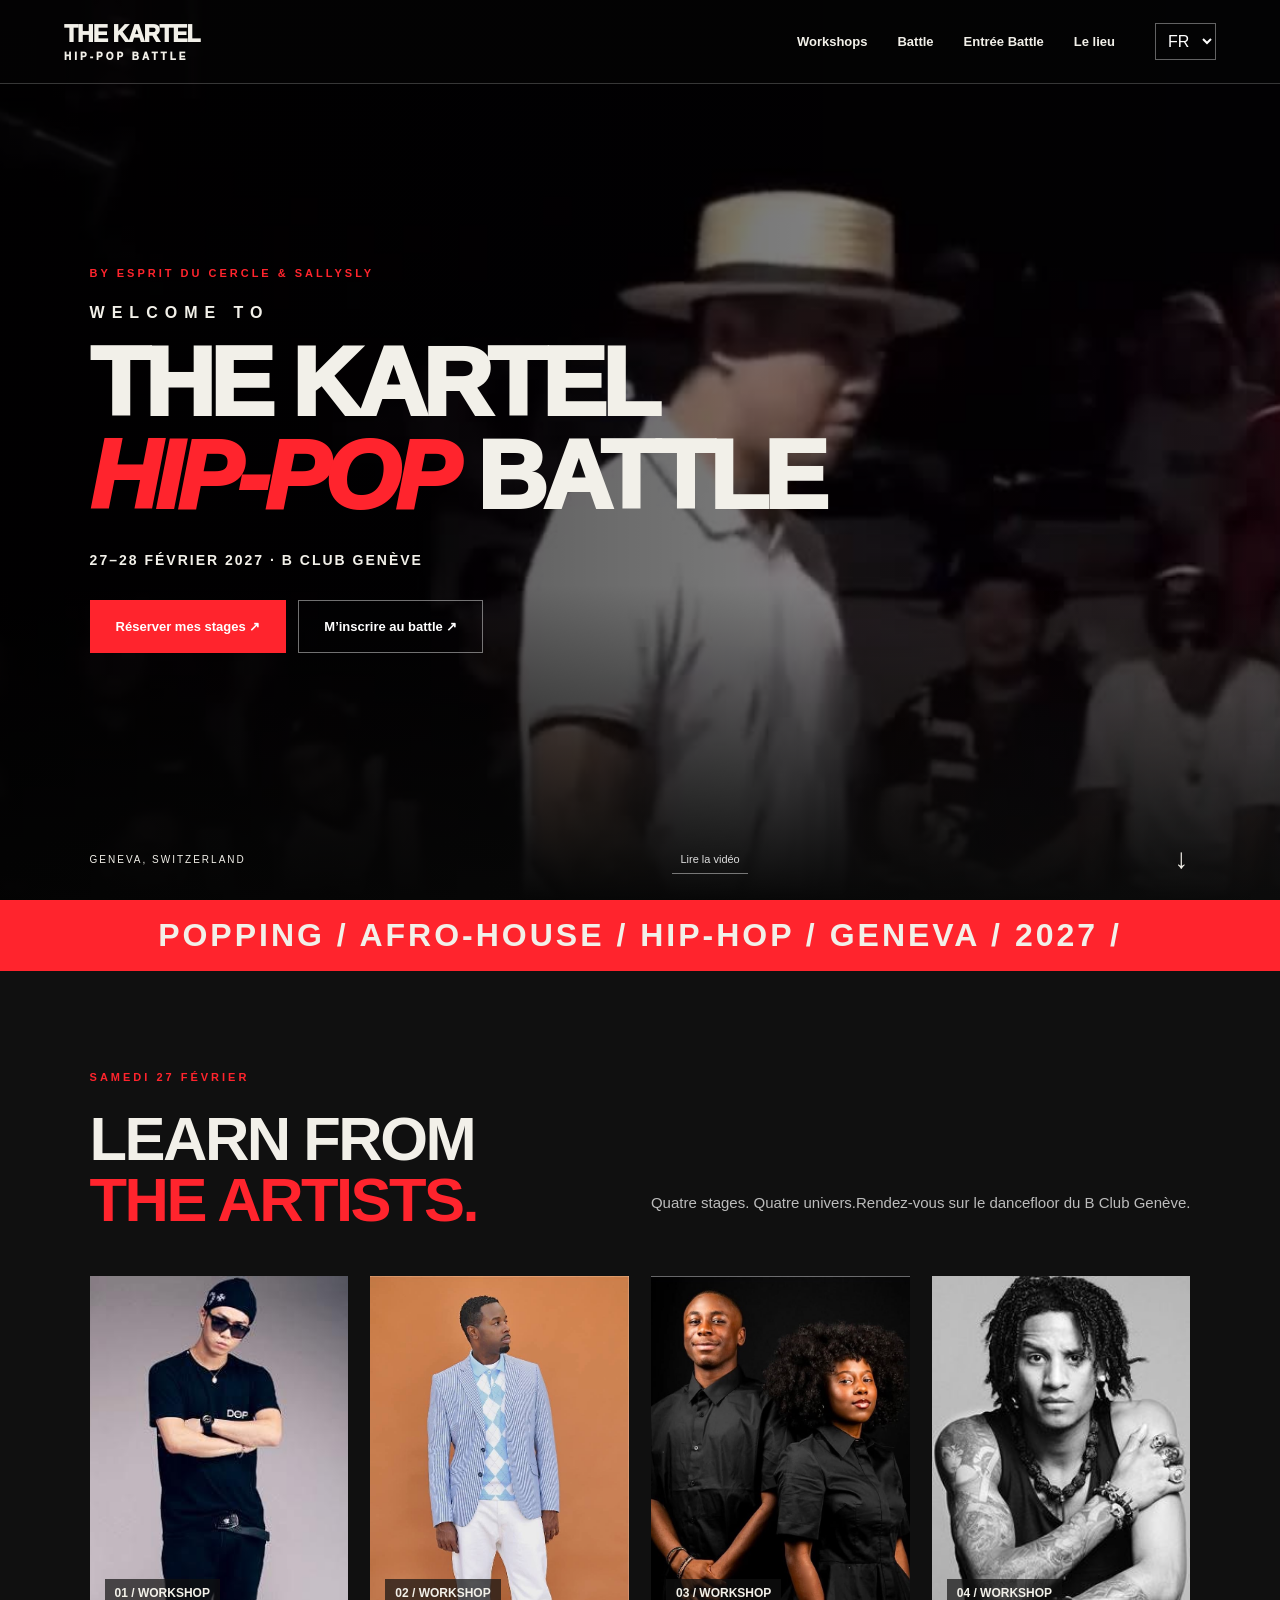
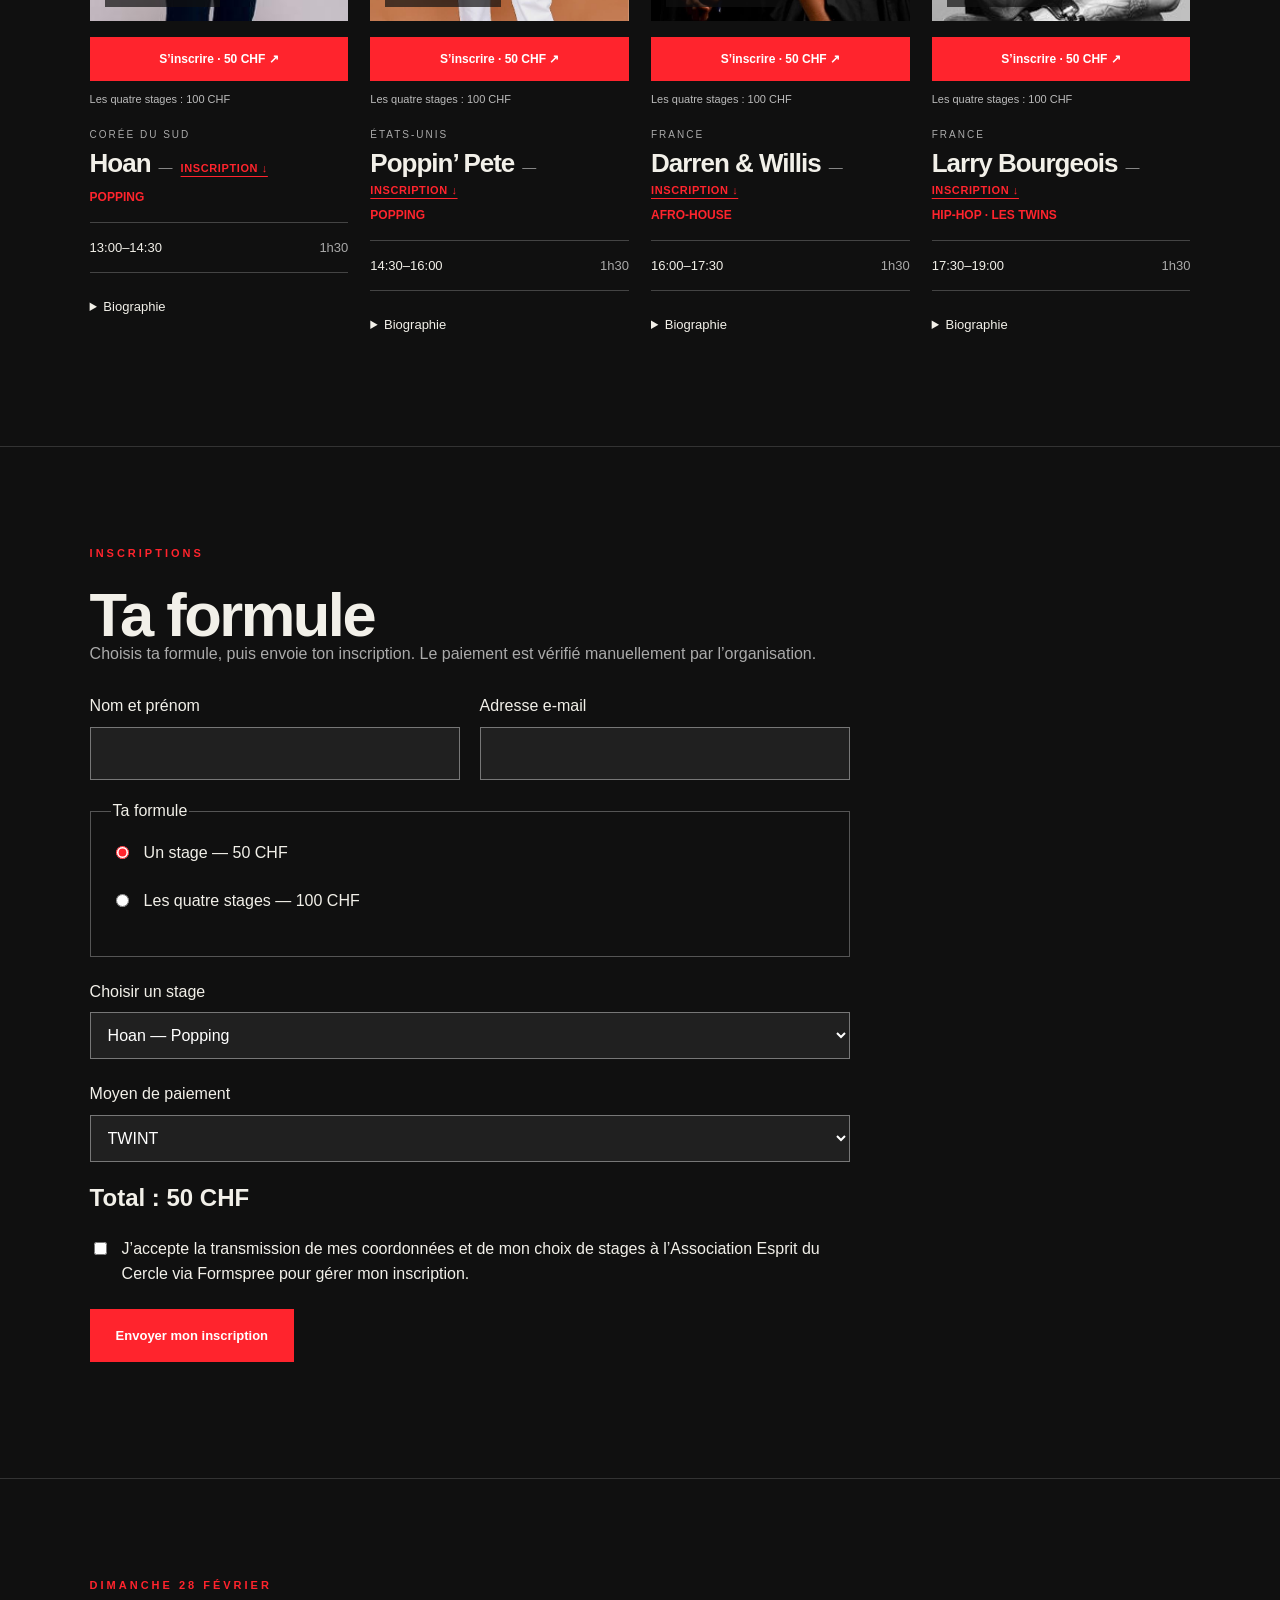
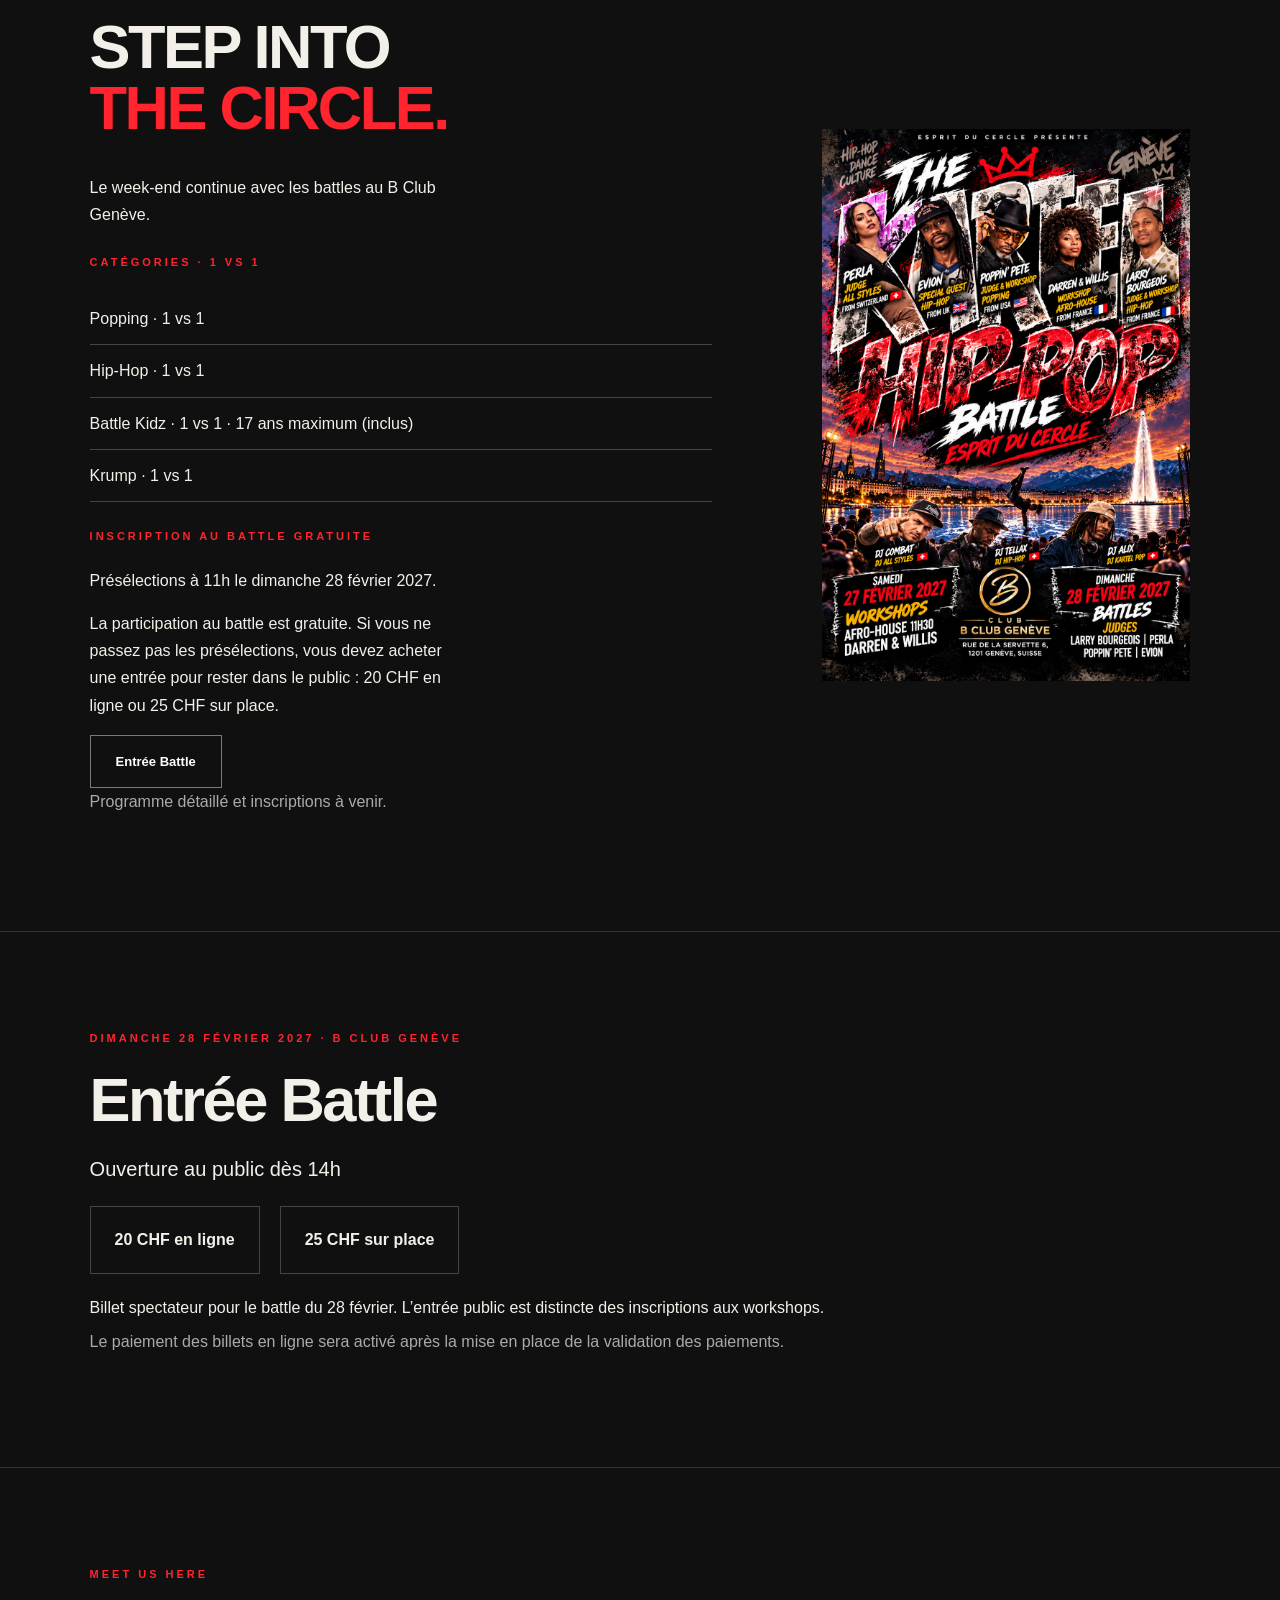
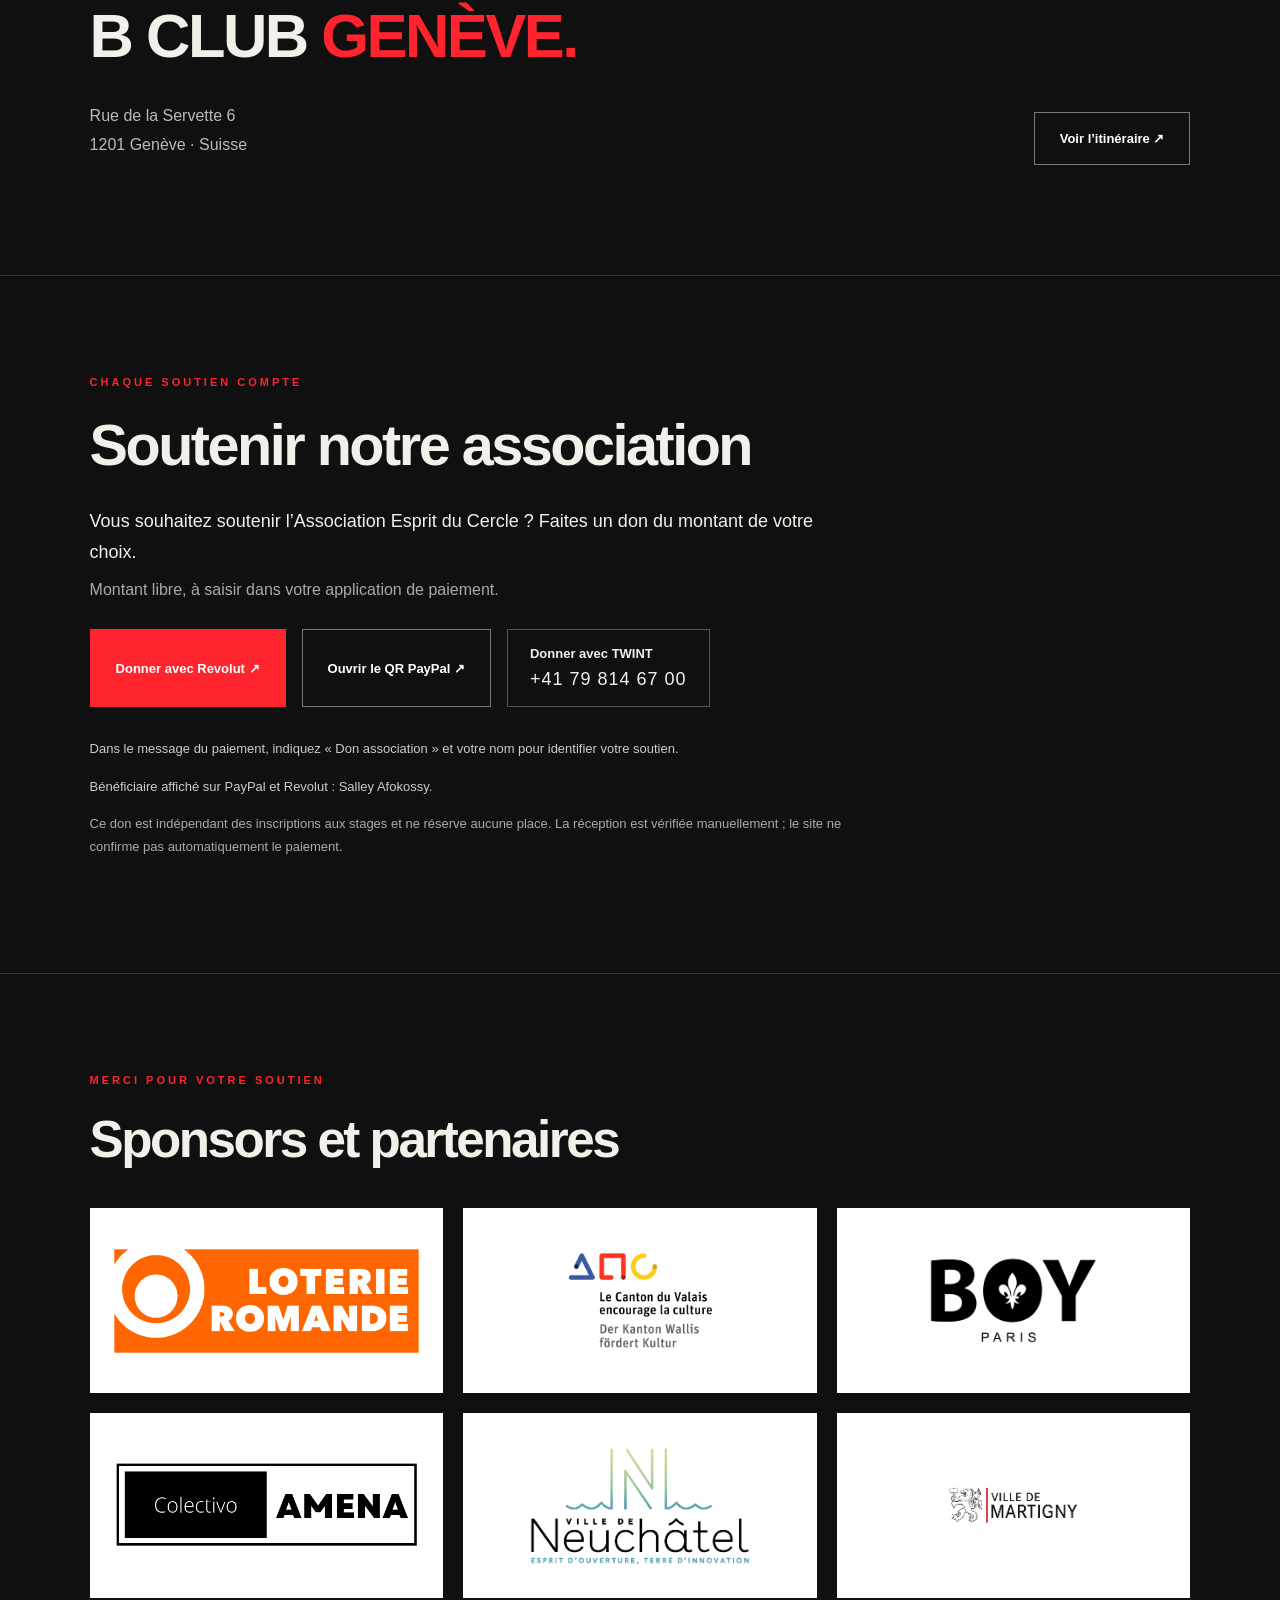
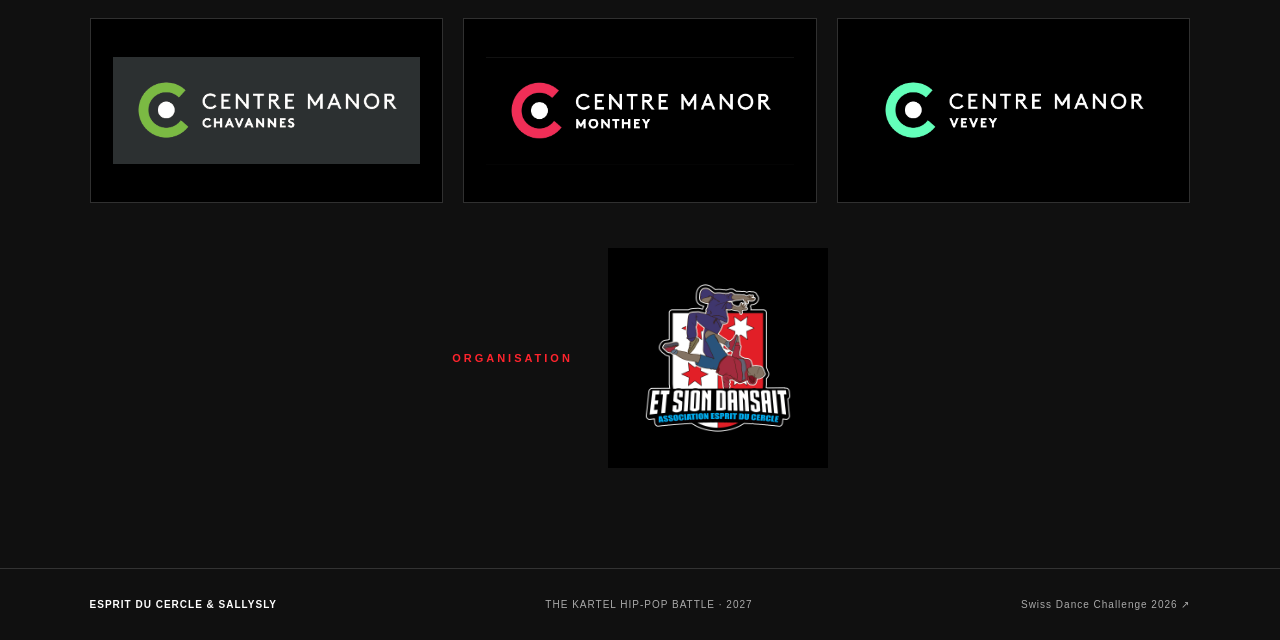
==== index.html @ 3e31f8e1 "Add battle admission tab, public opening and free preselection conditions" ====
<!doctype html>
<html lang="fr"><head><meta charset="utf-8"><meta name="viewport" content="width=device-width, initial-scale=1"><meta name="description" content="The Kartel Hip-Pop Battle — 27 et 28 février 2027 au B Club Genève. Workshops avec Hoan, Poppin’ Pete, Darren & Willis et Larry Bourgeois."><meta name="theme-color" content="#101010"><title>The Kartel Hip-Pop Battle — Genève 2027</title><link rel="stylesheet" href="kartel.css"></head>
<body><header><a class="brand" href="#accueil">THE KARTEL<span>HIP-POP BATTLE</span></a><nav aria-label="Navigation"><a href="#workshops">Workshops</a><a href="#battle">Battle</a><a href="#entree-battle" data-i="entryNav">Entrée Battle</a><a href="#lieu" data-i="venue">Le lieu</a></nav><label class="language"><span class="sr">Langue</span><select id="language" aria-label="Langue"><option value="fr">FR</option><option value="en">EN</option><option value="de">DE</option><option value="it">IT</option></select></label></header>
<main><section class="hero" id="accueil"><video id="cover" autoplay muted loop playsinline poster="assets/kartel/cover.jpg" aria-label="Vidéo de danse de couverture"><source src="assets/kartel/cover.mp4" type="video/mp4"></video><div class="shade"></div><div class="hero-copy"><p class="eyebrow">BY ESPRIT DU CERCLE & SALLYSLY</p><p class="welcome">WELCOME TO</p><h1>THE KARTEL<br><em>HIP-POP</em> BATTLE</h1><p class="date" data-i="date">27–28 FÉVRIER 2027 · B CLUB GENÈVE</p><div class="actions"><a class="button" href="#inscriptions" data-i="reserve">Réserver mes stages ↗</a><a class="button outline" href="#battle" data-i="join">M’inscrire au battle ↗</a></div></div><div class="hero-bottom"><span>GENEVA, SWITZERLAND</span><button id="video-toggle" type="button" data-i="pause">Mettre la vidéo en pause</button><a href="#workshops" aria-label="Voir les workshops">↓</a></div></section>
<div class="ticker" aria-hidden="true">POPPING / AFRO-HOUSE / HIP-HOP / GENEVA / 2027 /</div>
<section class="section" id="workshops"><div class="section-heading"><div><p class="eyebrow" data-i="saturday">SAMEDI 27 FÉVRIER</p><h2>LEARN FROM<br><em>THE ARTISTS.</em></h2></div><p class="intro" data-i="intro">Quatre stages. Quatre univers.<br>Rendez-vous sur le dancefloor du B Club Genève.</p></div><div class="workshop-grid" id="cards"></div></section>
<section class="section registration" id="inscriptions" aria-labelledby="registration-title">
<p class="eyebrow" data-r="title">INSCRIPTIONS</p><h2 id="registration-title" data-r="formula">Ta formule</h2>
<p class="muted" data-r="intro">Choisis ta formule, puis envoie ton inscription. Le paiement est vérifié manuellement par l’organisation.</p>
<form id="registration-form" action="https://formspree.io/f/xojnbbkr" method="POST">
<input type="hidden" name="_subject" value="Inscription Kartel Hip-Pop 2027"><input type="text" name="_gotcha" tabindex="-1" autocomplete="off" hidden>
<div class="registration-fields"><label><span data-r="name">Nom et prénom</span><input name="name" autocomplete="name" required maxlength="120"></label><label><span data-r="email">Adresse e-mail</span><input type="email" name="email" autocomplete="email" required maxlength="254"></label></div>
<fieldset><legend data-r="formula">Ta formule</legend><label class="registration-choice"><input type="radio" name="formula" value="single" checked><span data-r="single">Un stage — 50 CHF</span></label><label class="registration-choice"><input type="radio" name="formula" value="all"><span data-r="all">Les quatre stages — 100 CHF</span></label></fieldset>
<label id="stage-field"><span data-r="stage">Choisir un stage</span><select name="stage" id="registration-stage" required><option value="Hoan — Popping">Hoan — Popping</option><option value="Poppin’ Pete — Popping">Poppin’ Pete — Popping</option><option value="Darren & Willis — Afro-house">Darren &amp; Willis — Afro-house</option><option value="Larry Bourgeois — Hip-hop">Larry Bourgeois — Hip-hop</option></select></label>
<label><span data-r="method">Moyen de paiement</span><select name="payment_method"><option value="TWINT">TWINT</option><option value="PayPal">PayPal</option><option value="Revolut">Revolut</option></select></label>
<p class="registration-total"><span data-r="total">Total</span> : <output id="registration-total">50 CHF</output></p>
<label class="registration-choice"><input type="checkbox" name="consent" value="yes" required><span data-r="privacy">J’accepte la transmission de mes coordonnées et de mon choix de stages à l’Association Esprit du Cercle via Formspree pour gérer mon inscription.</span></label>
<button type="submit" class="button" data-r="submit">Envoyer mon inscription</button>
</form><p id="registration-status" role="status" aria-live="polite"></p>
<div id="registration-payment" class="notice" hidden style="display:none"><div><strong data-r="payment">Paiement TWINT</strong><p data-r="payinfo">Envoie le montant indiqué au +41 79 814 67 00 et indique ton nom ainsi que la référence ci-dessous dans le message du paiement.</p><p><a id="revolut-payment-link" class="button" href="https://revolut.me/salleyxae5" target="_blank" rel="noopener" hidden>Revolut ↗</a><a id="paypal-payment-qr" href="assets/kartel/paypal-qr.jpeg" target="_blank" rel="noopener" hidden><img src="assets/kartel/paypal-qr.jpeg" alt="QR PayPal — Salley Afokossy" style="width:100%;max-width:280px;height:auto"></a></p><p><span data-r="total">Total</span> : <strong id="payment-amount"></strong></p><p><span data-r="ref">Référence</span> : <strong id="payment-reference"></strong></p><p data-r="note">Conserve cette référence. Aucun e-mail de confirmation automatique ni contrôle automatique du paiement n’est garanti par ce formulaire.</p></div></div>
</section>
<section class="battle section" id="battle"><div><p class="eyebrow" data-i="sunday">DIMANCHE 28 FÉVRIER</p><h2>STEP INTO<br><em>THE CIRCLE.</em></h2><p data-i="battleText">Le week-end continue avec les battles au B Club Genève.</p><div class="battle-categories" style="margin:28px 0"><p class="eyebrow" data-i="battleCategories">CATÉGORIES · 1 VS 1</p><ul style="list-style:none;padding:0;line-height:1.7"><li style="padding:12px 0;border-bottom:1px solid #444" data-i="battlePopping">Popping · 1 vs 1</li><li style="padding:12px 0;border-bottom:1px solid #444" data-i="battleHipHop">Hip-Hop · 1 vs 1</li><li style="padding:12px 0;border-bottom:1px solid #444" data-i="battleKidz">Battle Kidz · 1 vs 1 · 17 ans maximum (inclus)</li><li style="padding:12px 0;border-bottom:1px solid #444" data-i="battleKrump">Krump · 1 vs 1</li></ul></div><div class="battle-admission"><p class="eyebrow" data-i="battleFree">INSCRIPTION AU BATTLE GRATUITE</p><p data-i="battleSelection">Présélections à 11h le dimanche 28 février 2027.</p><p data-i="battleAccess">La participation au battle est gratuite. Si vous ne passez pas les présélections, vous devez acheter une entrée pour rester dans le public : 20 CHF en ligne ou 25 CHF sur place.</p><a class="button outline" href="#entree-battle" data-i="entryNav">Entrée Battle</a></div><p class="muted" data-i="battleSoon">Programme détaillé et inscriptions à venir.</p></div><a href="assets/kartel/affiche.jpg" target="_blank" rel="noopener" aria-label="Ouvrir l’affiche de l’événement"><img src="assets/kartel/affiche.jpg" loading="lazy" alt="Affiche The Kartel Hip-Pop Battle, Genève, 27 et 28 février 2027"></a></section>
<section class="section" id="entree-battle" aria-labelledby="entry-title" style="border-top:1px solid #333"><p class="eyebrow" data-i="entryDate">DIMANCHE 28 FÉVRIER 2027 · B CLUB GENÈVE</p><h2 id="entry-title" data-i="entryTitle">Entrée Battle</h2><div style="margin-top:28px;font-size:20px"><p data-i="entryPublic">Ouverture au public dès 14h</p></div><div style="display:flex;flex-wrap:wrap;gap:20px;margin:25px 0"><div class="notice" style="margin:0"><strong data-i="entryOnline">20 CHF en ligne</strong></div><div class="notice" style="margin:0"><strong data-i="entryDoor">25 CHF sur place</strong></div></div><p data-i="entryDescription">Billet spectateur pour le battle du 28 février. L’entrée public est distincte des inscriptions aux workshops.</p><p class="muted" data-i="entryPending">Le paiement des billets en ligne sera activé après la mise en place de la validation des paiements.</p></section><section class="section venue" id="lieu"><p class="eyebrow">MEET US HERE</p><h2>B CLUB <em>GENÈVE.</em></h2><div class="venue-row"><p>Rue de la Servette 6<br>1201 Genève · Suisse</p><a class="button outline" href="https://www.google.com/maps/search/?api=1&query=B+Club+Rue+de+la+Servette+6+Gen%C3%A8ve" target="_blank" rel="noopener" data-i="map">Voir l’itinéraire ↗</a></div></section><section class="section donation-section" id="soutenir" aria-labelledby="donation-heading"><p class="eyebrow" data-i="donationEyebrow">CHAQUE SOUTIEN COMPTE</p><h2 id="donation-heading" data-i="donationTitle">Soutenir notre association</h2><p class="donation-intro" data-i="donationIntro">Vous souhaitez soutenir l’Association Esprit du Cercle ? Faites un don du montant de votre choix.</p><p class="muted" data-i="donationFree">Montant libre, à saisir dans votre application de paiement.</p><div class="donation-methods"><a class="button" href="https://revolut.me/salleyxae5" target="_blank" rel="noopener" data-i="donationRevolut">Donner avec Revolut ↗</a><a class="button outline" href="assets/kartel/paypal-qr.jpeg" target="_blank" rel="noopener" data-i="donationPayPal">Ouvrir le QR PayPal ↗</a><div class="donation-twint"><strong data-i="donationTwint">Donner avec TWINT</strong><span>+41 79 814 67 00</span></div></div><div class="donation-details"><p data-i="donationReference">Dans le message du paiement, indiquez « Don association » et votre nom pour identifier votre soutien.</p><p data-i="donationRecipient">Bénéficiaire affiché sur PayPal et Revolut : Salley Afokossy.</p><p class="muted" data-i="donationNote">Ce don est indépendant des inscriptions aux stages et ne réserve aucune place. La réception est vérifiée manuellement ; le site ne confirme pas automatiquement le paiement.</p></div></section><section class="section sponsor-section" id="sponsors" aria-labelledby="sponsor-heading"><p class="eyebrow" data-i="sponsorThanks">MERCI POUR VOTRE SOUTIEN</p><h2 id="sponsor-heading" data-i="sponsorTitle">Sponsors et partenaires</h2><div class="sponsor-grid"><div class="sponsor-logo "><img src="assets/sponsors/loterie-romande.jpg" alt="Loterie Romande" loading="lazy" decoding="async"></div><div class="sponsor-logo "><img src="assets/sponsors/culture-valais.png" alt="Le Canton du Valais encourage la culture" loading="lazy" decoding="async"></div><div class="sponsor-logo "><img src="assets/sponsors/boy-paris.jpg" alt="BOY Paris" loading="lazy" decoding="async"></div><div class="sponsor-logo "><img src="assets/sponsors/amena.png" alt="Colectivo AMENA" loading="lazy" decoding="async"></div><div class="sponsor-logo "><img src="assets/sponsors/neuchatel.png" alt="Ville de Neuchâtel" loading="lazy" decoding="async"></div><div class="sponsor-logo "><img src="assets/sponsors/martigny.png" alt="Ville de Martigny" loading="lazy" decoding="async"></div><div class="sponsor-logo dark"><img src="assets/sponsors/manor-chavannes.jpg" alt="Centre Manor Chavannes" loading="lazy" decoding="async"></div><div class="sponsor-logo dark"><img src="assets/sponsors/manor-monthey.jpg" alt="Centre Manor Monthey" loading="lazy" decoding="async"></div><div class="sponsor-logo dark"><img src="assets/sponsors/manor-vevey.jpg" alt="Centre Manor Vevey" loading="lazy" decoding="async"></div></div><div class="sponsor-organizer"><p class="eyebrow" data-i="organizerLabel">ORGANISATION</p><img src="assets/sponsors/esprit-du-cercle.png" alt="Association Esprit du Cercle — Et Sion Dansait" loading="lazy" decoding="async" width="220" height="220"></div></section></main><footer><strong>ESPRIT DU CERCLE & SALLYSLY</strong><span>THE KARTEL HIP-POP BATTLE · 2027</span><a href="swiss-dance-2026.html">Swiss Dance Challenge 2026 ↗</a></footer><script src="kartel.js"></script></body></html>
---- kartel.css ----
:root{--red:#ff242d;--bg:#101010;--paper:#f2f0e9}*{box-sizing:border-box}html{scroll-behavior:smooth;scroll-padding-top:90px}body{margin:0;background:var(--bg);color:var(--paper);font-family:Arial,Helvetica,sans-serif}a{color:inherit;text-decoration:none}button,select{font:inherit}a:focus-visible,button:focus-visible,select:focus-visible,summary:focus-visible{outline:3px solid var(--red);outline-offset:5px}header{height:84px;padding:0 5%;position:absolute;top:0;width:100%;z-index:5;display:flex;align-items:center;gap:40px;border-bottom:1px solid #ffffff35;background:#0808084d}.brand{font-size:23px;font-weight:950;letter-spacing:-1px}.brand span{display:block;font-size:10px;letter-spacing:3px;margin-top:3px}nav{display:flex;gap:30px;margin-left:auto;font-size:13px;font-weight:bold}nav a:hover{color:var(--red)}select{background:transparent;color:white;border:1px solid #ffffff60;padding:8px}select option{color:black}.sr{position:absolute;clip:rect(0,0,0,0)}.hero{height:min(920px,100svh);min-height:650px;position:relative;display:flex;align-items:center}.hero video,.shade{position:absolute;inset:0;width:100%;height:100%;object-fit:cover}.shade{background:linear-gradient(90deg,#000c,#0005),linear-gradient(0deg,#101010,transparent 35%)}.hero-copy{position:relative;padding:110px 7% 90px;width:100%}.eyebrow{font-size:11px;font-weight:800;letter-spacing:3px;color:var(--red);margin:0 0 25px}.welcome{font-size:16px;letter-spacing:7px;font-weight:700;margin-bottom:15px}h1,h2,h3,p{margin-top:0}h1{font-size:clamp(52px,7.6vw,114px);line-height:.95;letter-spacing:-5px;font-weight:950;margin-bottom:30px}em{color:var(--red);font-style:normal}h1 em{font-style:italic} .date{font-size:14px;font-weight:700;letter-spacing:2px}.actions{display:flex;gap:12px;margin-top:32px}.button{display:inline-flex;justify-content:center;align-items:center;padding:18px 25px;background:var(--red);color:white;font-size:13px;font-weight:bold;border:1px solid var(--red);transition:background .2s}.button:hover{background:#cc121a}.outline{background:transparent;border-color:#ffffff70}.outline:hover{background:#ffffff15}.hero-bottom{position:absolute;bottom:25px;left:7%;right:7%;display:flex;align-items:center;justify-content:space-between;font-size:10px;letter-spacing:2px}.hero-bottom button{border:0;border-bottom:1px solid #777;background:transparent;color:#ddd;padding:8px;cursor:pointer;font-size:11px}.hero-bottom a{font-size:28px}.ticker{background:var(--red);padding:17px 4%;font-size:clamp(15px,2.7vw,32px);letter-spacing:3px;font-weight:900;text-align:center}.section{padding:100px 7%;max-width:1600px;margin:auto}.section-heading{display:flex;justify-content:space-between;align-items:end;margin-bottom:45px}h2{font-size:clamp(38px,4.8vw,70px);line-height:1;letter-spacing:-2.5px;margin-bottom:0}.intro{color:#bcbcbc;font-size:15px;line-height:1.7}.workshop-grid{display:grid;grid-template-columns:repeat(4,1fr);gap:22px}.portrait{position:relative;aspect-ratio:3/4;background:#242424;overflow:hidden}.portrait img{width:100%;height:100%;object-fit:cover;object-position:top}.number{position:absolute;bottom:14px;left:15px;font-size:12px;font-weight:bold;background:#101010b0;padding:7px 10px}.country{color:#aaa;font-size:10px;letter-spacing:2px;margin:22px 0 10px}.artist h3{font-size:26px;line-height:1.05;margin-bottom:12px;letter-spacing:-1px}.style{color:var(--red);font-size:12px;font-weight:bold;text-transform:uppercase}.time{font-size:13px;padding:17px 0;border-top:1px solid #444;border-bottom:1px solid #444;margin-top:18px}.time span{float:right;color:#aaa}details{font-size:13px;line-height:1.7;color:#bbb}summary{cursor:pointer;color:var(--paper);padding:10px 0}details p{margin:10px 0}.notice{display:flex;gap:25px;align-items:center;margin-top:40px;padding:24px;border:1px solid #444}.notice p{margin:0;color:#bbb;font-size:14px}.tag{font-size:10px;letter-spacing:2px;color:var(--red);font-weight:bold}.battle{display:grid;grid-template-columns:1.1fr .65fr;gap:10%;align-items:center;border-top:1px solid #333}.battle img{width:100%;display:block}.battle h2{margin-bottom:35px}.battle p:not(.eyebrow){line-height:1.7;max-width:380px}.muted{color:#aaa}.venue{border-top:1px solid #333}.venue-row{display:flex;align-items:center;justify-content:space-between;margin-top:35px}.venue-row p{line-height:1.8;color:#bbb}footer{padding:30px 7%;border-top:1px solid #333;display:flex;justify-content:space-between;gap:20px;font-size:10px;letter-spacing:1px;color:#aaa}footer strong{color:white}@media(min-width:1600px){.hero-copy{padding-left:calc((100vw - 1376px)/2)}}@media(max-width:950px){.workshop-grid{grid-template-columns:repeat(2,1fr);gap:35px 22px}h1{letter-spacing:-3px}.section-heading{align-items:start;gap:30px}.intro{max-width:230px}.section{padding:70px 6%}}@media(max-width:580px){header{height:74px;gap:15px}.brand{font-size:19px}.brand span{font-size:8px}nav{gap:14px}nav a{font-size:11px}nav a:last-child{display:none}select{padding:5px}.hero{min-height:650px;height:95svh}.hero-copy{padding-left:6%;padding-right:6%}h1{font-size:54px;letter-spacing:-2.5px}.welcome{font-size:12px;letter-spacing:5px}.eyebrow{font-size:9px;letter-spacing:2px}.date{font-size:11px;letter-spacing:1px}.actions{flex-direction:column;align-items:start}.button{padding:16px 19px;font-size:12px}.hero-bottom{left:6%;right:6%;letter-spacing:1px}.hero-bottom span{font-size:8px}.section-heading{display:block}.intro{margin:25px 0 0;max-width:none}.workshop-grid{gap:30px 15px}.artist h3{font-size:22px}.country{letter-spacing:1px;font-size:9px}.time{font-size:11px}.time span{float:none;display:block;margin-top:5px}.notice{display:block;padding:20px}.notice p{margin-top:12px;line-height:1.6}.battle{grid-template-columns:1fr;gap:35px}.battle img{max-width:360px}.venue-row{display:block}.venue-row .button{margin-top:10px}footer{flex-direction:column;line-height:1.8}h2{font-size:43px}}@media(prefers-reduced-motion:reduce){html{scroll-behavior:auto}*{transition:none!important}}

.registration{border-top:1px solid #333}.registration form{max-width:760px;margin-top:30px}.registration-fields{display:grid;grid-template-columns:1fr 1fr;gap:20px}.registration label{display:block;margin-bottom:22px;line-height:1.6}.registration input:not([type=radio]):not([type=checkbox]):not([hidden]),.registration select{display:block;width:100%;margin-top:8px;padding:13px;background:#202020;color:white;border:1px solid #777;border-radius:0;font:inherit}.registration select option{background:#202020;color:white}.registration fieldset{border:1px solid #555;padding:20px;margin:0 0 22px}.registration .registration-choice{display:flex;align-items:flex-start;gap:12px}.registration-choice input{margin-top:6px;flex-shrink:0;accent-color:var(--red)}.registration-total{font-size:24px;font-weight:bold}.registration button{cursor:pointer}.registration button:disabled{opacity:.6;cursor:default}.registration #registration-status{line-height:1.7;max-width:760px}.registration .notice p{margin:14px 0;line-height:1.7}.registration input:focus-visible{outline:3px solid var(--red);outline-offset:3px}@media(max-width:580px){.registration-fields{grid-template-columns:1fr;gap:0}}

.sponsor-section{border-top:1px solid #333}.sponsor-section h2{font-size:clamp(30px,4vw,52px);line-height:1.12}.sponsor-grid{display:grid;grid-template-columns:repeat(3,minmax(0,1fr));gap:20px;margin-top:40px}.sponsor-logo{min-width:0;height:185px;background:#fff;display:flex;align-items:center;justify-content:center;padding:22px}.sponsor-logo.dark{background:#000;border:1px solid #303030}.sponsor-logo img{display:block;max-width:100%;max-height:100%;width:100%;height:100%;object-fit:contain}.sponsor-organizer{margin-top:45px;display:flex;align-items:center;justify-content:center;gap:35px}.sponsor-organizer .eyebrow{margin:0}.sponsor-organizer img{display:block;object-fit:contain;background:#000;width:220px;height:220px}@media(max-width:700px){.sponsor-grid{grid-template-columns:repeat(2,minmax(0,1fr));gap:12px}.sponsor-logo{height:145px;padding:14px}.sponsor-organizer{flex-direction:column;gap:20px}.sponsor-organizer img{width:190px;height:190px}}@media(max-width:360px){.sponsor-grid{grid-template-columns:1fr}}

.workshop-register{width:100%;margin-top:16px;padding:14px 10px;text-align:center;font-size:12px}.workshop-pass{font-size:11px;color:#bbb;margin:10px 0 0;line-height:1.5}.registration [hidden]{display:none!important}

.artist-name-row{display:flex;align-items:baseline;flex-wrap:wrap;column-gap:8px;row-gap:6px;margin-bottom:12px}.artist-name-row h3{margin-bottom:0}.artist-name-row>span{color:#888;font-size:14px}.artist-name-registration{font-size:11px;font-weight:800;letter-spacing:.6px;color:var(--red);text-decoration:underline;text-underline-offset:4px;white-space:nowrap}.artist-name-registration:hover{color:#fff}

.donation-section{border-top:1px solid #333}.donation-section h2{font-size:clamp(32px,4.5vw,60px);line-height:1.12}.donation-intro{font-size:18px;line-height:1.7;max-width:730px;margin:28px 0 14px}.donation-methods{display:flex;gap:16px;flex-wrap:wrap;align-items:stretch;margin:30px 0}.donation-twint{border:1px solid #555;padding:16px 22px;display:flex;flex-direction:column;justify-content:center;gap:8px;font-size:13px}.donation-twint span{font-size:18px;letter-spacing:1px}.donation-details{max-width:800px;font-size:13px;line-height:1.8;color:#ccc}.donation-details p{margin-bottom:14px}@media(max-width:580px){.donation-methods{flex-direction:column}.donation-twint{align-items:center;text-align:center}.donation-intro{font-size:16px}}
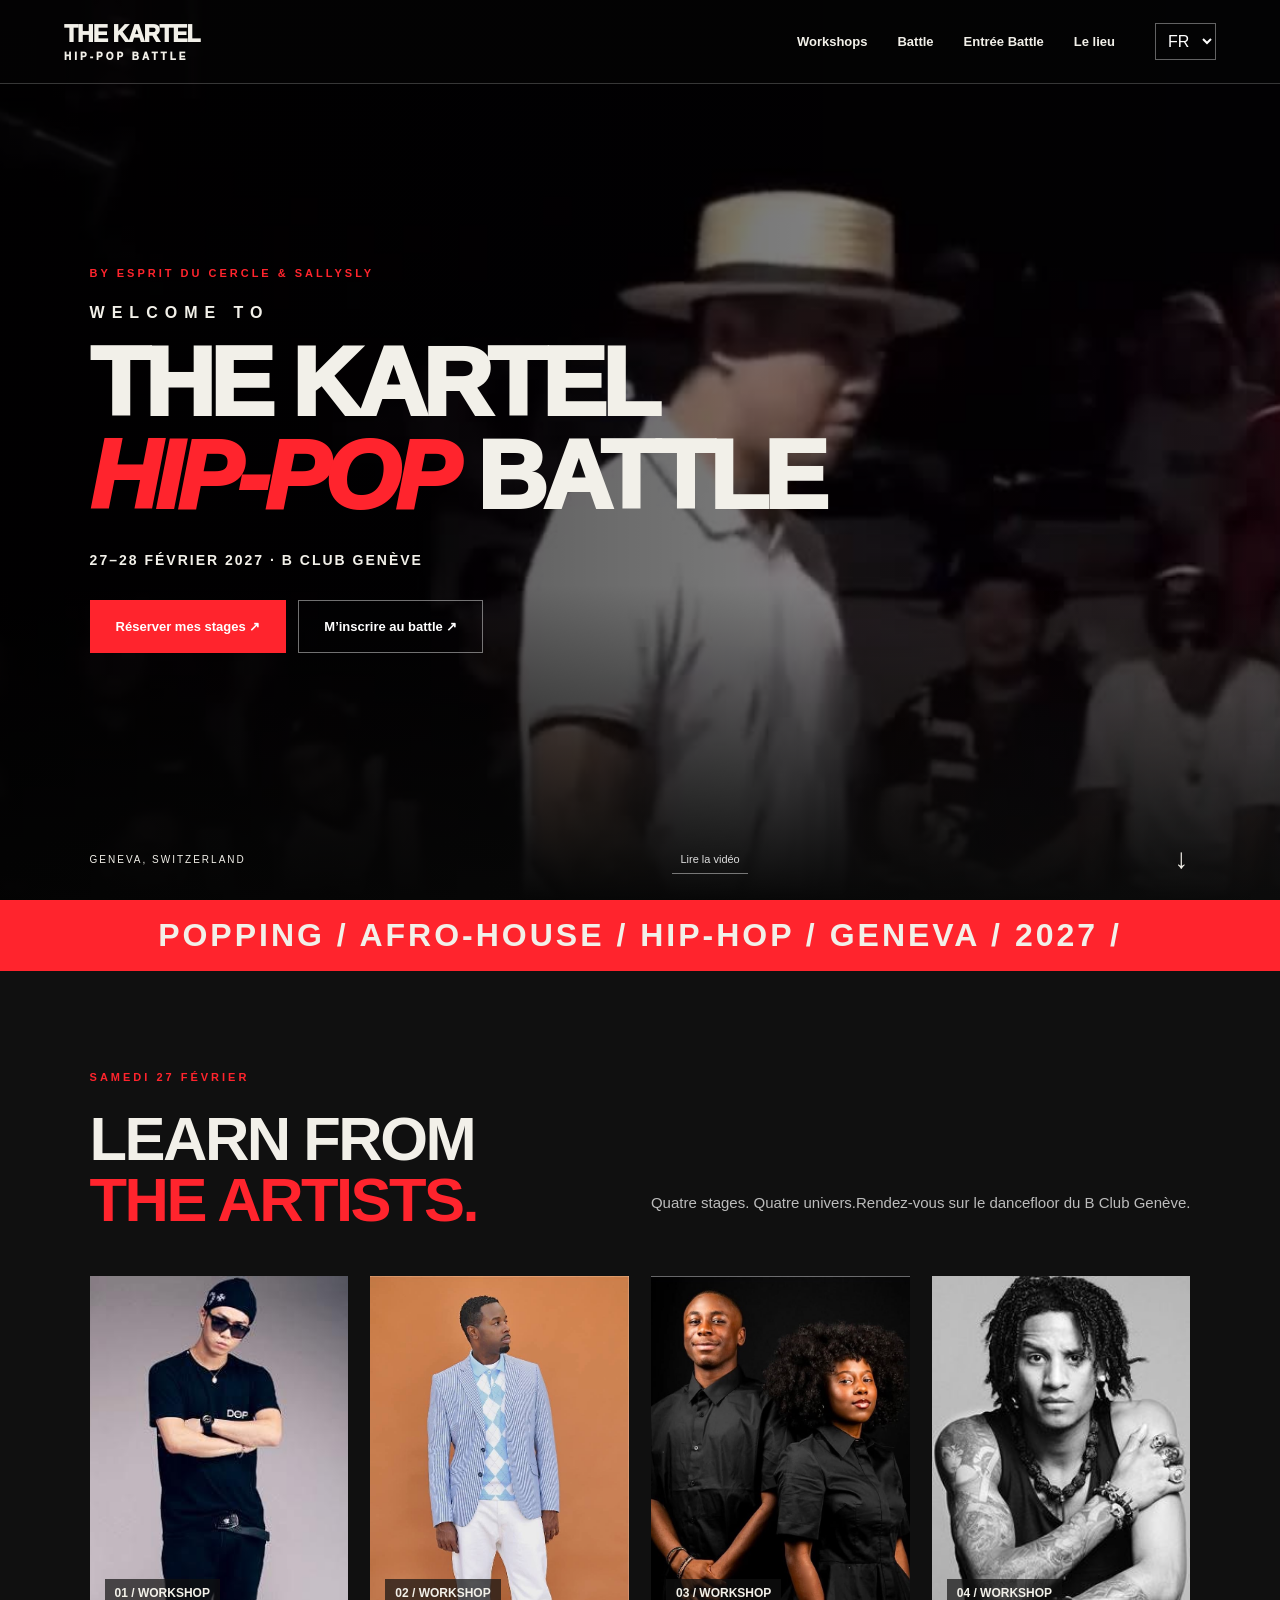
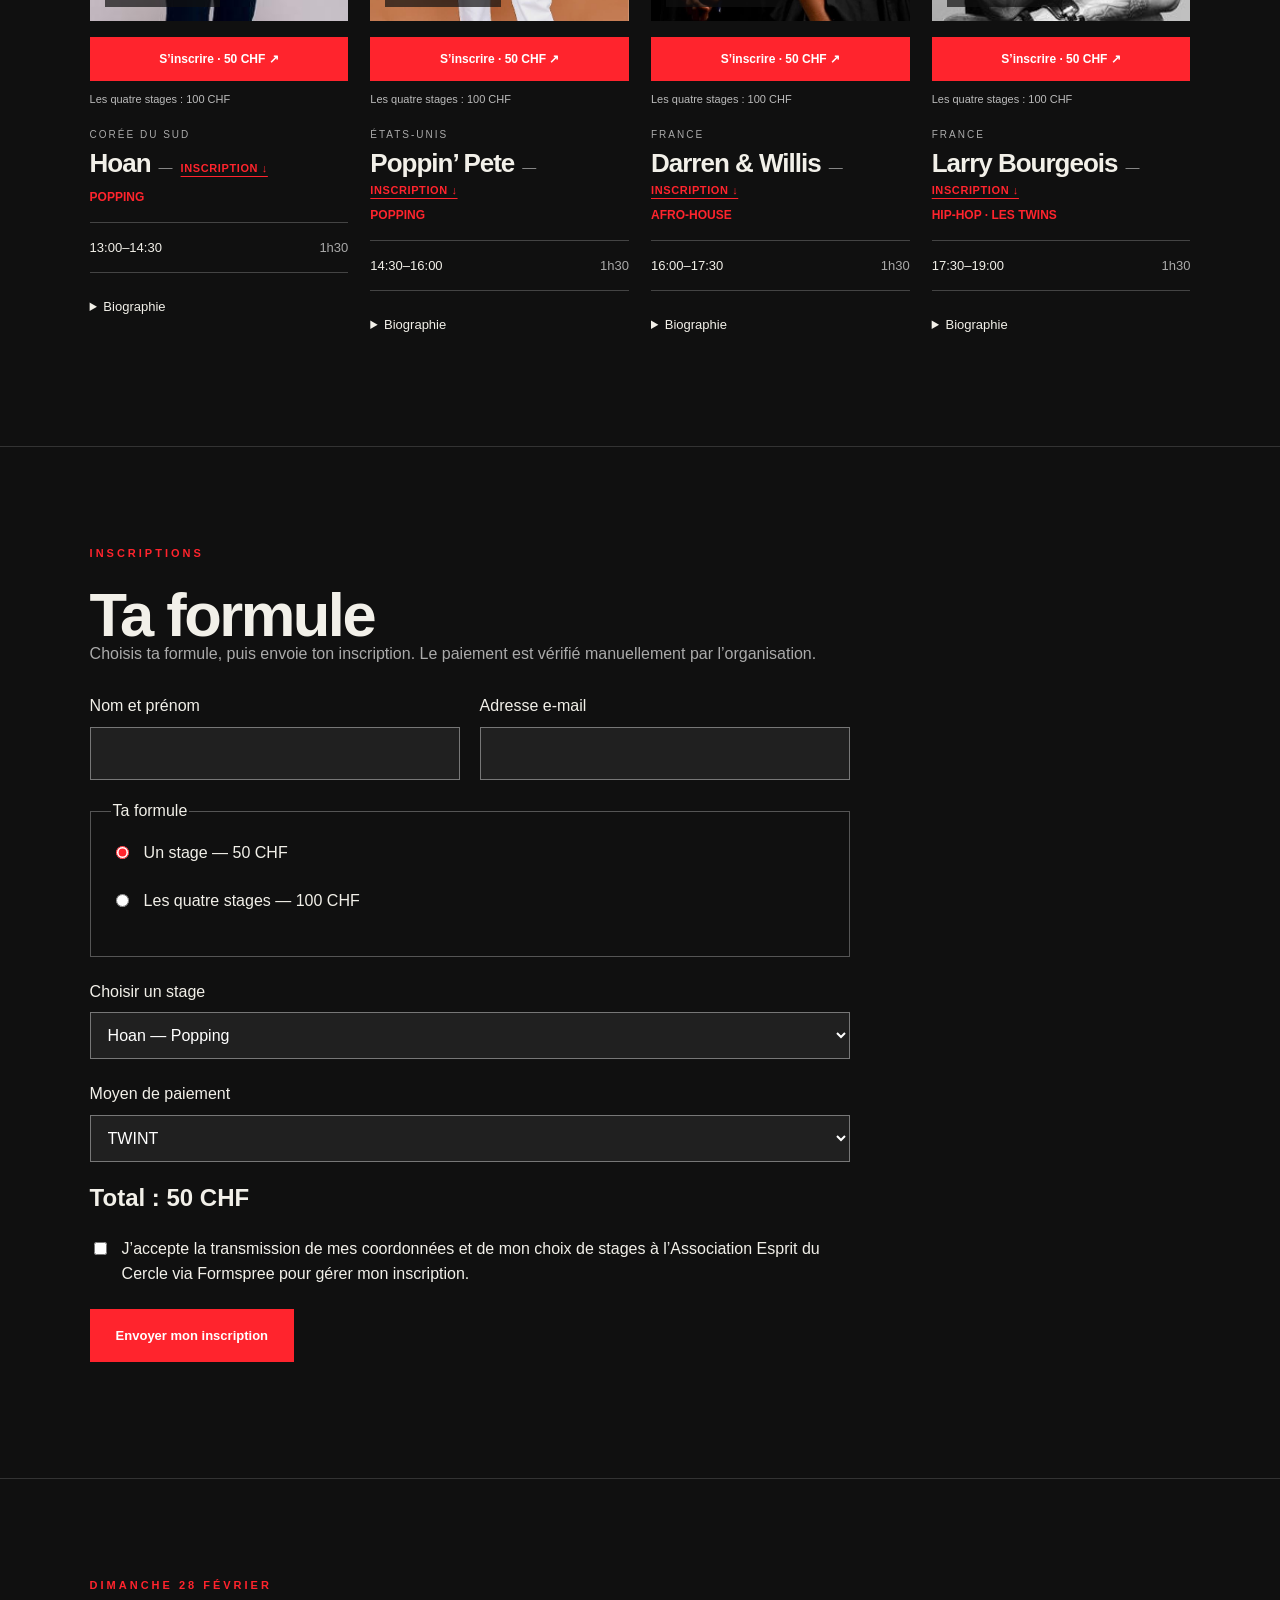
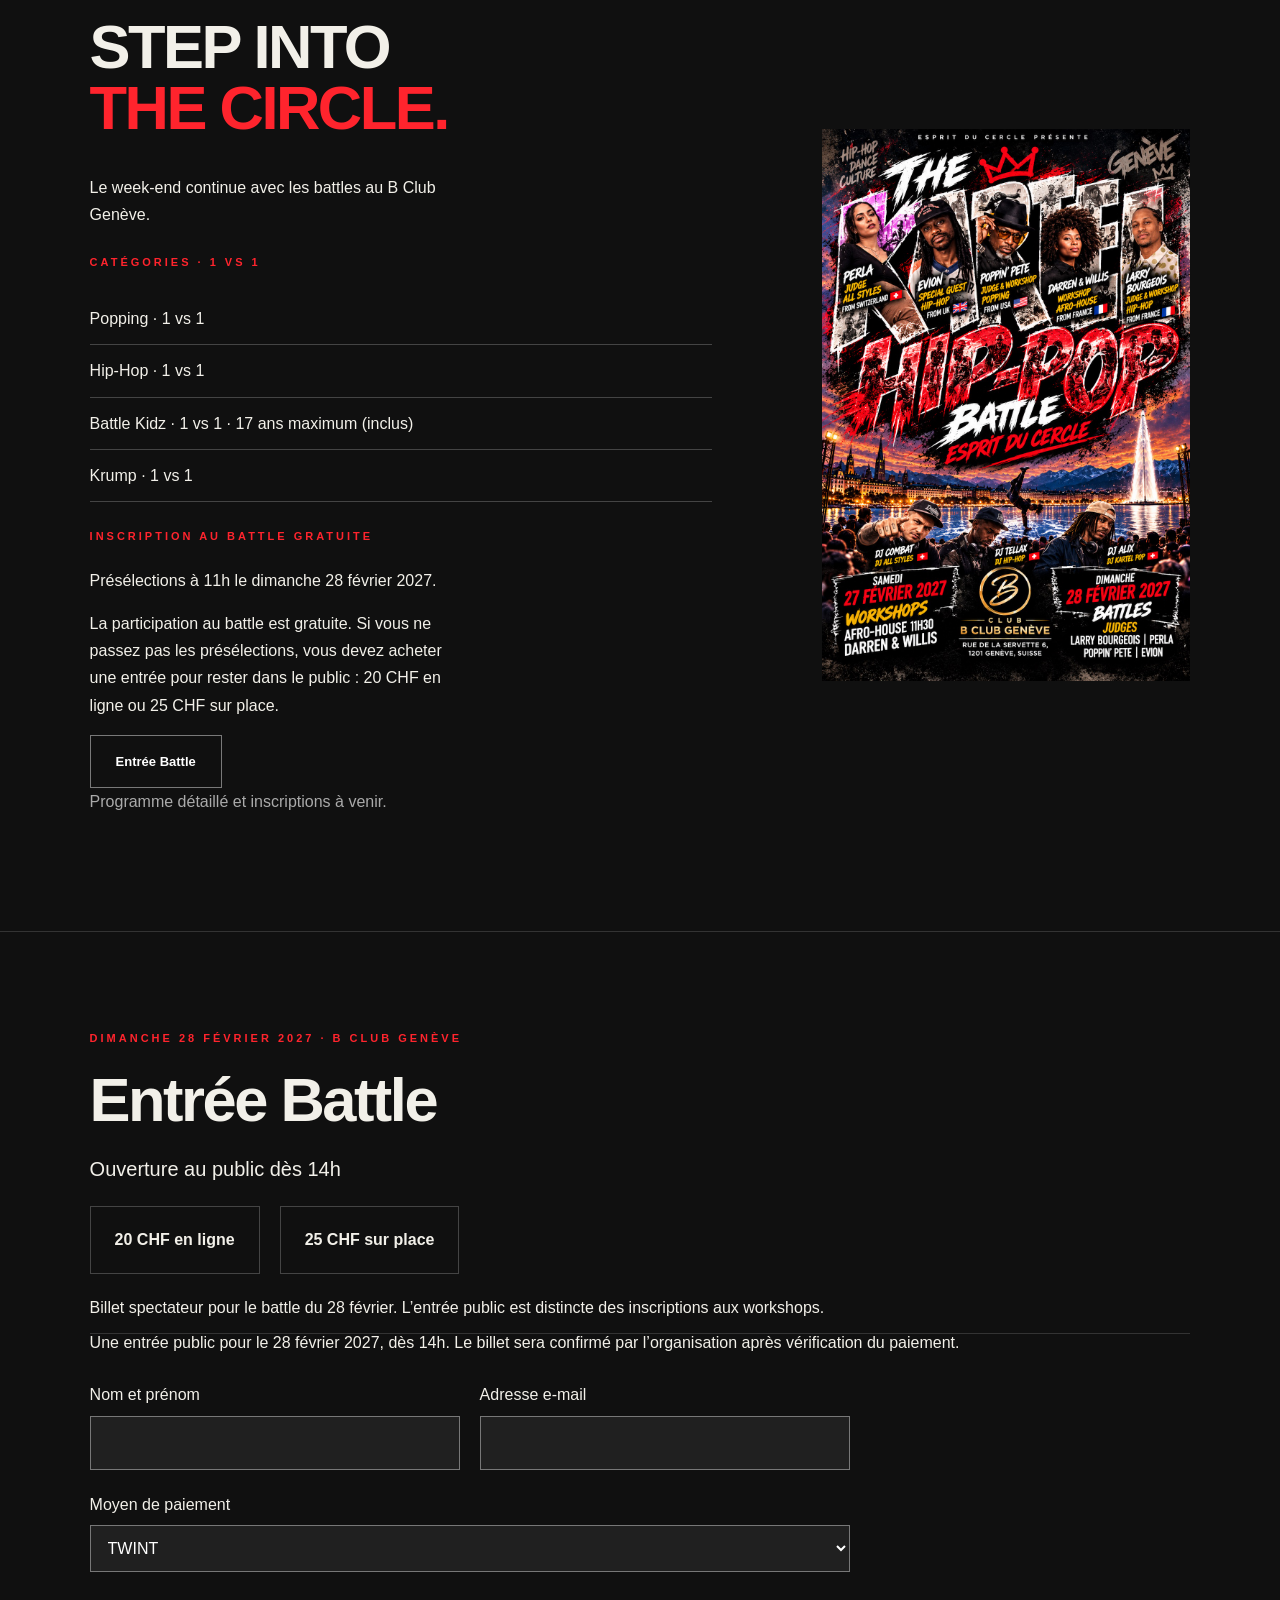
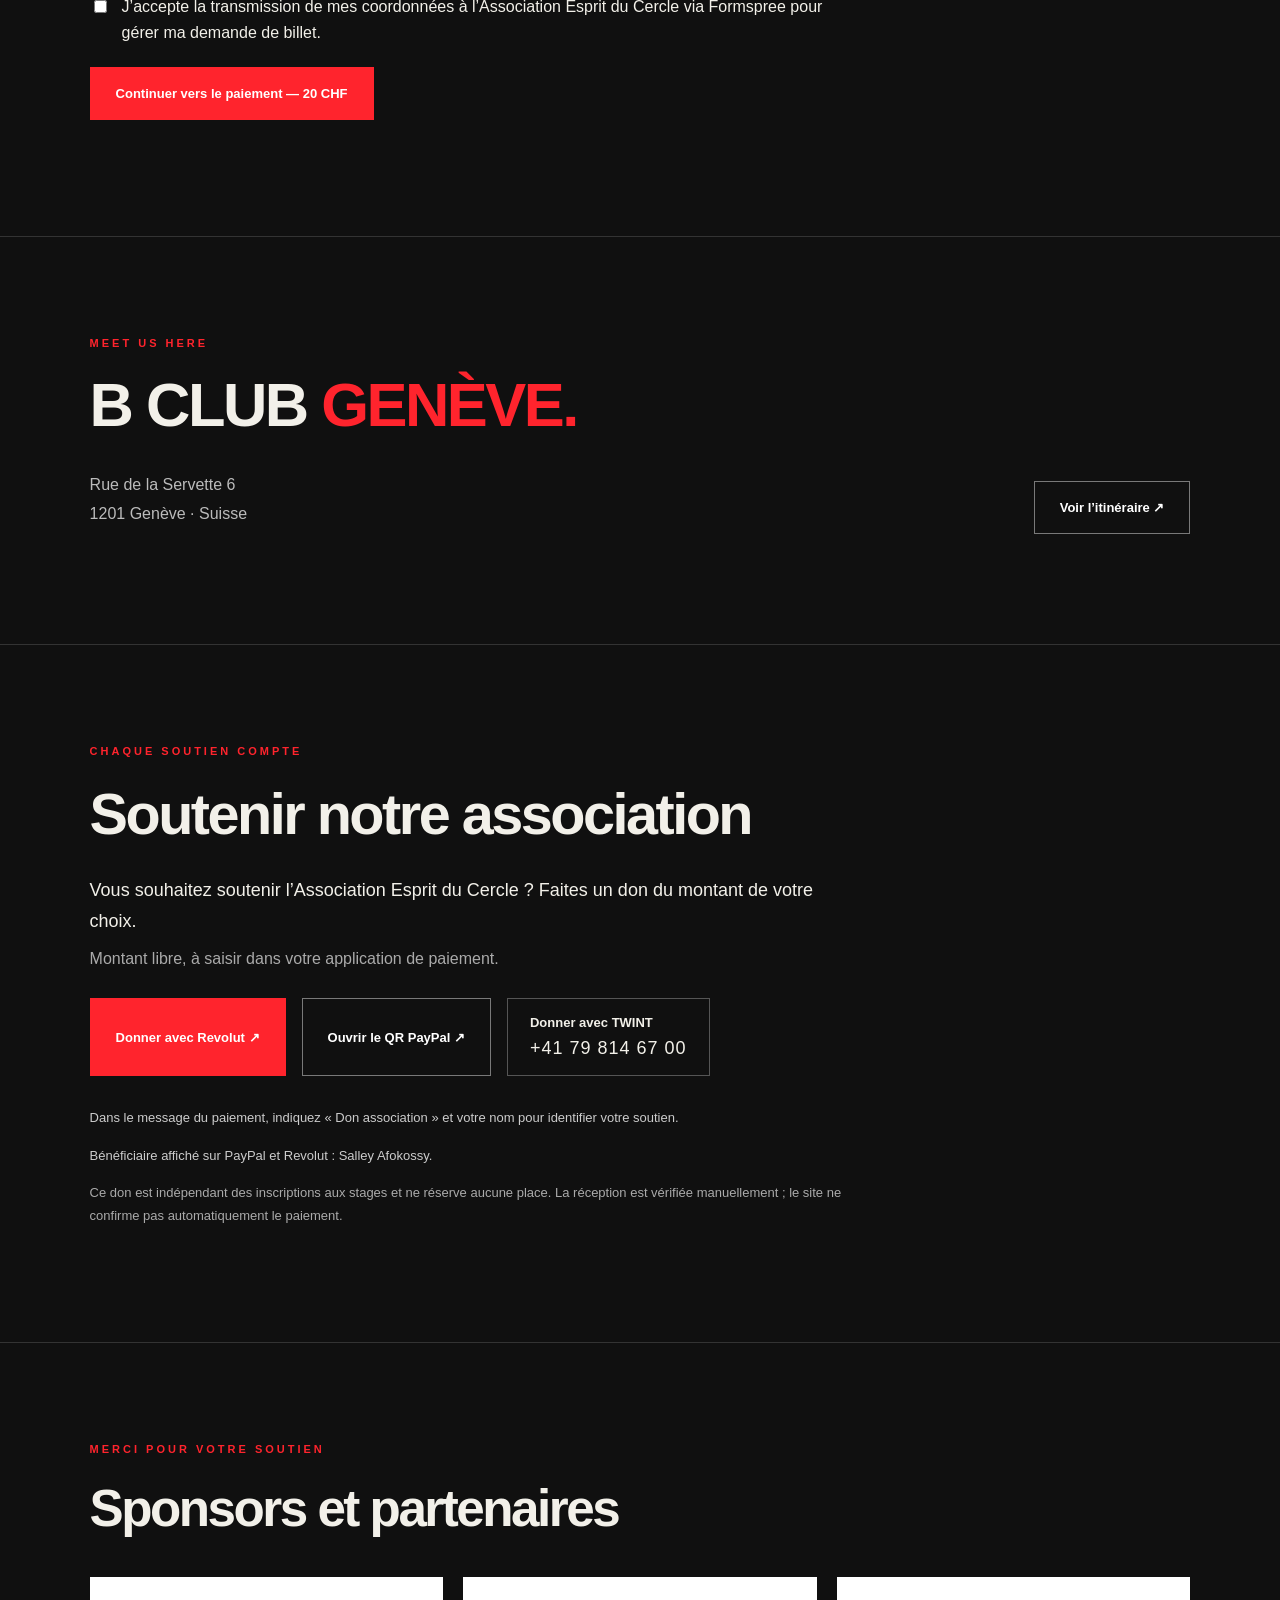
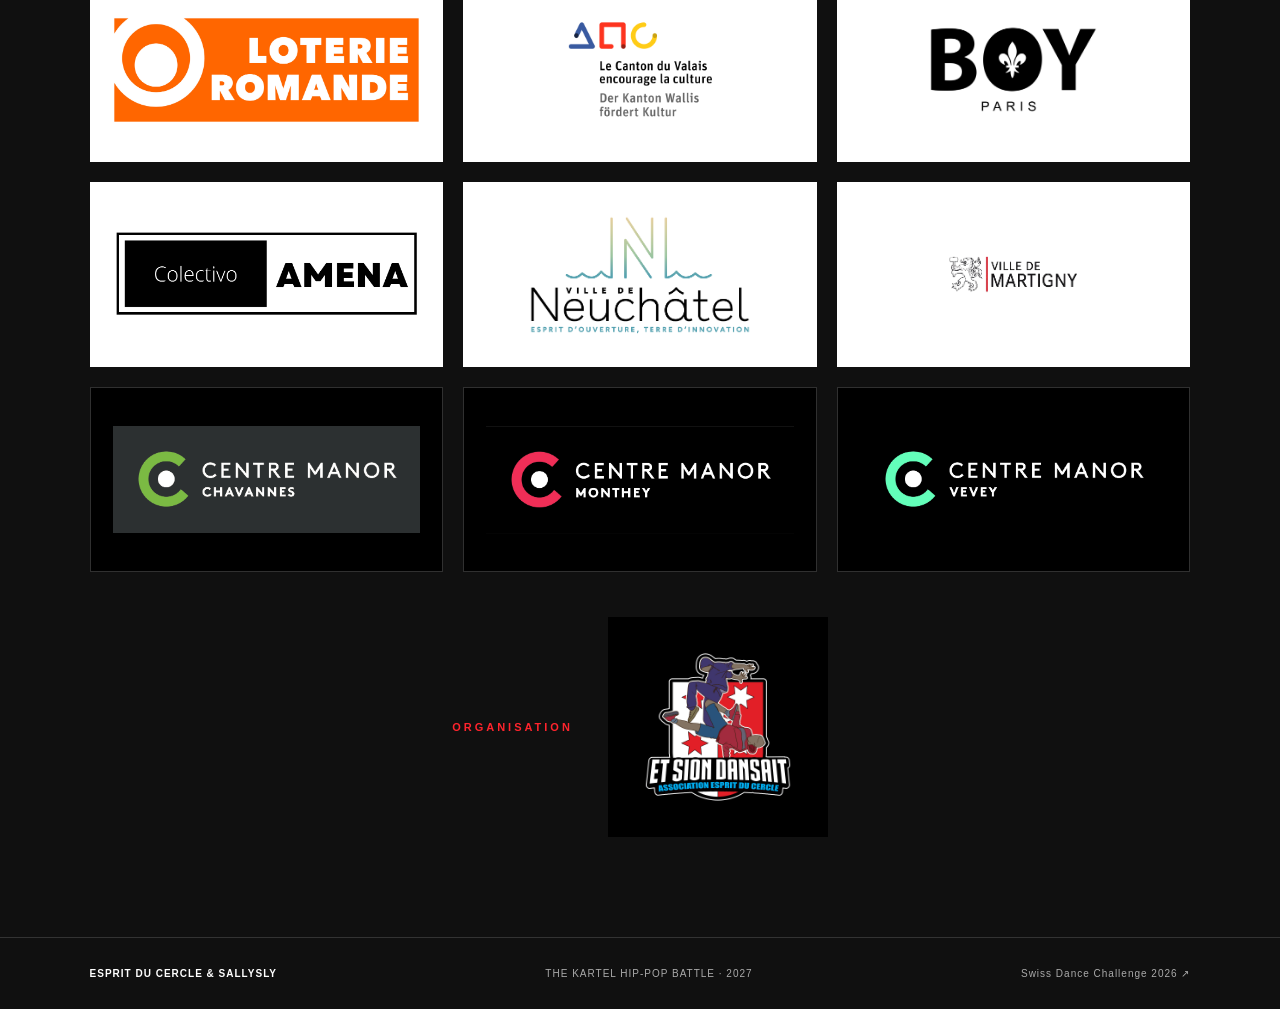
==== commit ad3eadfc: "Enable 20 CHF spectator ticket requests with TWINT PayPal and Revolut" ====
--- a/index.html
+++ b/index.html
@@ -20,4 +20,4 @@
 <div id="registration-payment" class="notice" hidden style="display:none"><div><strong data-r="payment">Paiement TWINT</strong><p data-r="payinfo">Envoie le montant indiqué au +41 79 814 67 00 et indique ton nom ainsi que la référence ci-dessous dans le message du paiement.</p><p><a id="revolut-payment-link" class="button" href="https://revolut.me/salleyxae5" target="_blank" rel="noopener" hidden>Revolut ↗</a><a id="paypal-payment-qr" href="assets/kartel/paypal-qr.jpeg" target="_blank" rel="noopener" hidden><img src="assets/kartel/paypal-qr.jpeg" alt="QR PayPal — Salley Afokossy" style="width:100%;max-width:280px;height:auto"></a></p><p><span data-r="total">Total</span> : <strong id="payment-amount"></strong></p><p><span data-r="ref">Référence</span> : <strong id="payment-reference"></strong></p><p data-r="note">Conserve cette référence. Aucun e-mail de confirmation automatique ni contrôle automatique du paiement n’est garanti par ce formulaire.</p></div></div>
 </section>
 <section class="battle section" id="battle"><div><p class="eyebrow" data-i="sunday">DIMANCHE 28 FÉVRIER</p><h2>STEP INTO<br><em>THE CIRCLE.</em></h2><p data-i="battleText">Le week-end continue avec les battles au B Club Genève.</p><div class="battle-categories" style="margin:28px 0"><p class="eyebrow" data-i="battleCategories">CATÉGORIES · 1 VS 1</p><ul style="list-style:none;padding:0;line-height:1.7"><li style="padding:12px 0;border-bottom:1px solid #444" data-i="battlePopping">Popping · 1 vs 1</li><li style="padding:12px 0;border-bottom:1px solid #444" data-i="battleHipHop">Hip-Hop · 1 vs 1</li><li style="padding:12px 0;border-bottom:1px solid #444" data-i="battleKidz">Battle Kidz · 1 vs 1 · 17 ans maximum (inclus)</li><li style="padding:12px 0;border-bottom:1px solid #444" data-i="battleKrump">Krump · 1 vs 1</li></ul></div><div class="battle-admission"><p class="eyebrow" data-i="battleFree">INSCRIPTION AU BATTLE GRATUITE</p><p data-i="battleSelection">Présélections à 11h le dimanche 28 février 2027.</p><p data-i="battleAccess">La participation au battle est gratuite. Si vous ne passez pas les présélections, vous devez acheter une entrée pour rester dans le public : 20 CHF en ligne ou 25 CHF sur place.</p><a class="button outline" href="#entree-battle" data-i="entryNav">Entrée Battle</a></div><p class="muted" data-i="battleSoon">Programme détaillé et inscriptions à venir.</p></div><a href="assets/kartel/affiche.jpg" target="_blank" rel="noopener" aria-label="Ouvrir l’affiche de l’événement"><img src="assets/kartel/affiche.jpg" loading="lazy" alt="Affiche The Kartel Hip-Pop Battle, Genève, 27 et 28 février 2027"></a></section>
-<section class="section" id="entree-battle" aria-labelledby="entry-title" style="border-top:1px solid #333"><p class="eyebrow" data-i="entryDate">DIMANCHE 28 FÉVRIER 2027 · B CLUB GENÈVE</p><h2 id="entry-title" data-i="entryTitle">Entrée Battle</h2><div style="margin-top:28px;font-size:20px"><p data-i="entryPublic">Ouverture au public dès 14h</p></div><div style="display:flex;flex-wrap:wrap;gap:20px;margin:25px 0"><div class="notice" style="margin:0"><strong data-i="entryOnline">20 CHF en ligne</strong></div><div class="notice" style="margin:0"><strong data-i="entryDoor">25 CHF sur place</strong></div></div><p data-i="entryDescription">Billet spectateur pour le battle du 28 février. L’entrée public est distincte des inscriptions aux workshops.</p><p class="muted" data-i="entryPending">Le paiement des billets en ligne sera activé après la mise en place de la validation des paiements.</p></section><section class="section venue" id="lieu"><p class="eyebrow">MEET US HERE</p><h2>B CLUB <em>GENÈVE.</em></h2><div class="venue-row"><p>Rue de la Servette 6<br>1201 Genève · Suisse</p><a class="button outline" href="https://www.google.com/maps/search/?api=1&query=B+Club+Rue+de+la+Servette+6+Gen%C3%A8ve" target="_blank" rel="noopener" data-i="map">Voir l’itinéraire ↗</a></div></section><section class="section donation-section" id="soutenir" aria-labelledby="donation-heading"><p class="eyebrow" data-i="donationEyebrow">CHAQUE SOUTIEN COMPTE</p><h2 id="donation-heading" data-i="donationTitle">Soutenir notre association</h2><p class="donation-intro" data-i="donationIntro">Vous souhaitez soutenir l’Association Esprit du Cercle ? Faites un don du montant de votre choix.</p><p class="muted" data-i="donationFree">Montant libre, à saisir dans votre application de paiement.</p><div class="donation-methods"><a class="button" href="https://revolut.me/salleyxae5" target="_blank" rel="noopener" data-i="donationRevolut">Donner avec Revolut ↗</a><a class="button outline" href="assets/kartel/paypal-qr.jpeg" target="_blank" rel="noopener" data-i="donationPayPal">Ouvrir le QR PayPal ↗</a><div class="donation-twint"><strong data-i="donationTwint">Donner avec TWINT</strong><span>+41 79 814 67 00</span></div></div><div class="donation-details"><p data-i="donationReference">Dans le message du paiement, indiquez « Don association » et votre nom pour identifier votre soutien.</p><p data-i="donationRecipient">Bénéficiaire affiché sur PayPal et Revolut : Salley Afokossy.</p><p class="muted" data-i="donationNote">Ce don est indépendant des inscriptions aux stages et ne réserve aucune place. La réception est vérifiée manuellement ; le site ne confirme pas automatiquement le paiement.</p></div></section><section class="section sponsor-section" id="sponsors" aria-labelledby="sponsor-heading"><p class="eyebrow" data-i="sponsorThanks">MERCI POUR VOTRE SOUTIEN</p><h2 id="sponsor-heading" data-i="sponsorTitle">Sponsors et partenaires</h2><div class="sponsor-grid"><div class="sponsor-logo "><img src="assets/sponsors/loterie-romande.jpg" alt="Loterie Romande" loading="lazy" decoding="async"></div><div class="sponsor-logo "><img src="assets/sponsors/culture-valais.png" alt="Le Canton du Valais encourage la culture" loading="lazy" decoding="async"></div><div class="sponsor-logo "><img src="assets/sponsors/boy-paris.jpg" alt="BOY Paris" loading="lazy" decoding="async"></div><div class="sponsor-logo "><img src="assets/sponsors/amena.png" alt="Colectivo AMENA" loading="lazy" decoding="async"></div><div class="sponsor-logo "><img src="assets/sponsors/neuchatel.png" alt="Ville de Neuchâtel" loading="lazy" decoding="async"></div><div class="sponsor-logo "><img src="assets/sponsors/martigny.png" alt="Ville de Martigny" loading="lazy" decoding="async"></div><div class="sponsor-logo dark"><img src="assets/sponsors/manor-chavannes.jpg" alt="Centre Manor Chavannes" loading="lazy" decoding="async"></div><div class="sponsor-logo dark"><img src="assets/sponsors/manor-monthey.jpg" alt="Centre Manor Monthey" loading="lazy" decoding="async"></div><div class="sponsor-logo dark"><img src="assets/sponsors/manor-vevey.jpg" alt="Centre Manor Vevey" loading="lazy" decoding="async"></div></div><div class="sponsor-organizer"><p class="eyebrow" data-i="organizerLabel">ORGANISATION</p><img src="assets/sponsors/esprit-du-cercle.png" alt="Association Esprit du Cercle — Et Sion Dansait" loading="lazy" decoding="async" width="220" height="220"></div></section></main><footer><strong>ESPRIT DU CERCLE & SALLYSLY</strong><span>THE KARTEL HIP-POP BATTLE · 2027</span><a href="swiss-dance-2026.html">Swiss Dance Challenge 2026 ↗</a></footer><script src="kartel.js"></script></body></html>
+<section class="section" id="entree-battle" aria-labelledby="entry-title" style="border-top:1px solid #333"><p class="eyebrow" data-i="entryDate">DIMANCHE 28 FÉVRIER 2027 · B CLUB GENÈVE</p><h2 id="entry-title" data-i="entryTitle">Entrée Battle</h2><div style="margin-top:28px;font-size:20px"><p data-i="entryPublic">Ouverture au public dès 14h</p></div><div style="display:flex;flex-wrap:wrap;gap:20px;margin:25px 0"><div class="notice" style="margin:0"><strong data-i="entryOnline">20 CHF en ligne</strong></div><div class="notice" style="margin:0"><strong data-i="entryDoor">25 CHF sur place</strong></div></div><p data-i="entryDescription">Billet spectateur pour le battle du 28 février. L’entrée public est distincte des inscriptions aux workshops.</p><div class="registration"><p data-i="ticketInfo">Une entrée public pour le 28 février 2027, dès 14h. Le billet sera confirmé par l’organisation après vérification du paiement.</p><form id="ticket-form" action="https://formspree.io/f/xojnbbkr" method="POST"><input name="_gotcha" hidden tabindex="-1" autocomplete="off"><div class="registration-fields"><label><span data-i="ticketName">Nom et prénom</span><input name="name" autocomplete="name" maxlength="120" required></label><label><span data-i="ticketEmail">Adresse e-mail</span><input name="email" type="email" autocomplete="email" maxlength="254" required></label></div><label><span data-i="ticketMethod">Moyen de paiement</span><select name="payment_method"><option>TWINT</option><option>PayPal</option><option>Revolut</option></select></label><label class="registration-choice"><input name="consent" type="checkbox" value="yes" required><span data-i="ticketConsent">J’accepte la transmission de mes coordonnées à l’Association Esprit du Cercle via Formspree pour gérer ma demande de billet.</span></label><button class="button" type="submit" data-i="ticketSubmit">Continuer vers le paiement — 20 CHF</button></form><p id="ticket-status" role="status" aria-live="polite"></p><div id="ticket-payment" hidden><p data-i="ticketReference">Indique ton nom et la référence ci-dessous dans le paiement. Montant : 20 CHF.</p><p><strong id="ticket-reference"></strong></p><p id="ticket-twint">TWINT : +41 79 814 67 00</p><a id="ticket-revolut" class="button" href="https://revolut.me/salleyxae5" target="_blank" rel="noopener" data-i="ticketOpen">Ouvrir le paiement</a><a id="ticket-paypal" class="button outline" href="assets/kartel/paypal-qr.jpeg" target="_blank" rel="noopener" data-i="ticketQR">Ouvrir le QR PayPal</a></div></div></section><section class="section venue" id="lieu"><p class="eyebrow">MEET US HERE</p><h2>B CLUB <em>GENÈVE.</em></h2><div class="venue-row"><p>Rue de la Servette 6<br>1201 Genève · Suisse</p><a class="button outline" href="https://www.google.com/maps/search/?api=1&query=B+Club+Rue+de+la+Servette+6+Gen%C3%A8ve" target="_blank" rel="noopener" data-i="map">Voir l’itinéraire ↗</a></div></section><section class="section donation-section" id="soutenir" aria-labelledby="donation-heading"><p class="eyebrow" data-i="donationEyebrow">CHAQUE SOUTIEN COMPTE</p><h2 id="donation-heading" data-i="donationTitle">Soutenir notre association</h2><p class="donation-intro" data-i="donationIntro">Vous souhaitez soutenir l’Association Esprit du Cercle ? Faites un don du montant de votre choix.</p><p class="muted" data-i="donationFree">Montant libre, à saisir dans votre application de paiement.</p><div class="donation-methods"><a class="button" href="https://revolut.me/salleyxae5" target="_blank" rel="noopener" data-i="donationRevolut">Donner avec Revolut ↗</a><a class="button outline" href="assets/kartel/paypal-qr.jpeg" target="_blank" rel="noopener" data-i="donationPayPal">Ouvrir le QR PayPal ↗</a><div class="donation-twint"><strong data-i="donationTwint">Donner avec TWINT</strong><span>+41 79 814 67 00</span></div></div><div class="donation-details"><p data-i="donationReference">Dans le message du paiement, indiquez « Don association » et votre nom pour identifier votre soutien.</p><p data-i="donationRecipient">Bénéficiaire affiché sur PayPal et Revolut : Salley Afokossy.</p><p class="muted" data-i="donationNote">Ce don est indépendant des inscriptions aux stages et ne réserve aucune place. La réception est vérifiée manuellement ; le site ne confirme pas automatiquement le paiement.</p></div></section><section class="section sponsor-section" id="sponsors" aria-labelledby="sponsor-heading"><p class="eyebrow" data-i="sponsorThanks">MERCI POUR VOTRE SOUTIEN</p><h2 id="sponsor-heading" data-i="sponsorTitle">Sponsors et partenaires</h2><div class="sponsor-grid"><div class="sponsor-logo "><img src="assets/sponsors/loterie-romande.jpg" alt="Loterie Romande" loading="lazy" decoding="async"></div><div class="sponsor-logo "><img src="assets/sponsors/culture-valais.png" alt="Le Canton du Valais encourage la culture" loading="lazy" decoding="async"></div><div class="sponsor-logo "><img src="assets/sponsors/boy-paris.jpg" alt="BOY Paris" loading="lazy" decoding="async"></div><div class="sponsor-logo "><img src="assets/sponsors/amena.png" alt="Colectivo AMENA" loading="lazy" decoding="async"></div><div class="sponsor-logo "><img src="assets/sponsors/neuchatel.png" alt="Ville de Neuchâtel" loading="lazy" decoding="async"></div><div class="sponsor-logo "><img src="assets/sponsors/martigny.png" alt="Ville de Martigny" loading="lazy" decoding="async"></div><div class="sponsor-logo dark"><img src="assets/sponsors/manor-chavannes.jpg" alt="Centre Manor Chavannes" loading="lazy" decoding="async"></div><div class="sponsor-logo dark"><img src="assets/sponsors/manor-monthey.jpg" alt="Centre Manor Monthey" loading="lazy" decoding="async"></div><div class="sponsor-logo dark"><img src="assets/sponsors/manor-vevey.jpg" alt="Centre Manor Vevey" loading="lazy" decoding="async"></div></div><div class="sponsor-organizer"><p class="eyebrow" data-i="organizerLabel">ORGANISATION</p><img src="assets/sponsors/esprit-du-cercle.png" alt="Association Esprit du Cercle — Et Sion Dansait" loading="lazy" decoding="async" width="220" height="220"></div></section></main><footer><strong>ESPRIT DU CERCLE & SALLYSLY</strong><span>THE KARTEL HIP-POP BATTLE · 2027</span><a href="swiss-dance-2026.html">Swiss Dance Challenge 2026 ↗</a></footer><script src="kartel.js"></script></body></html>
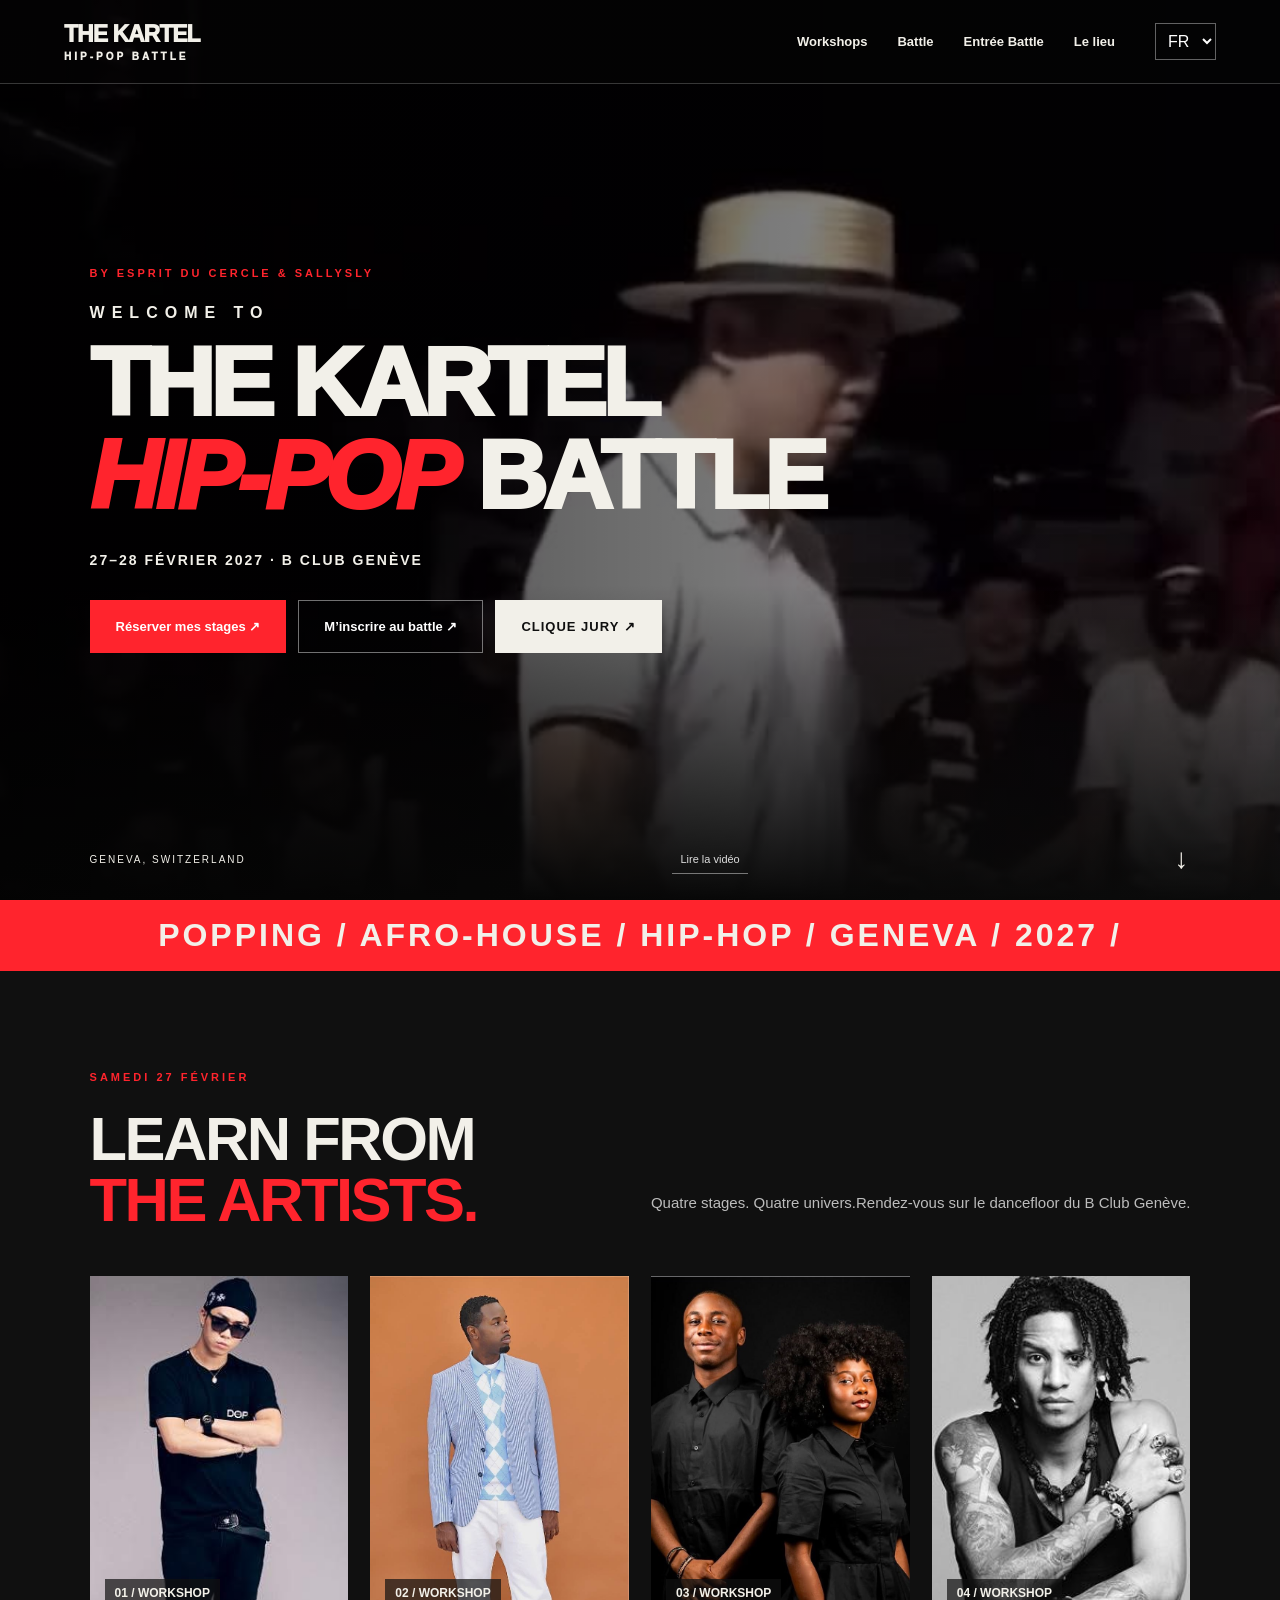
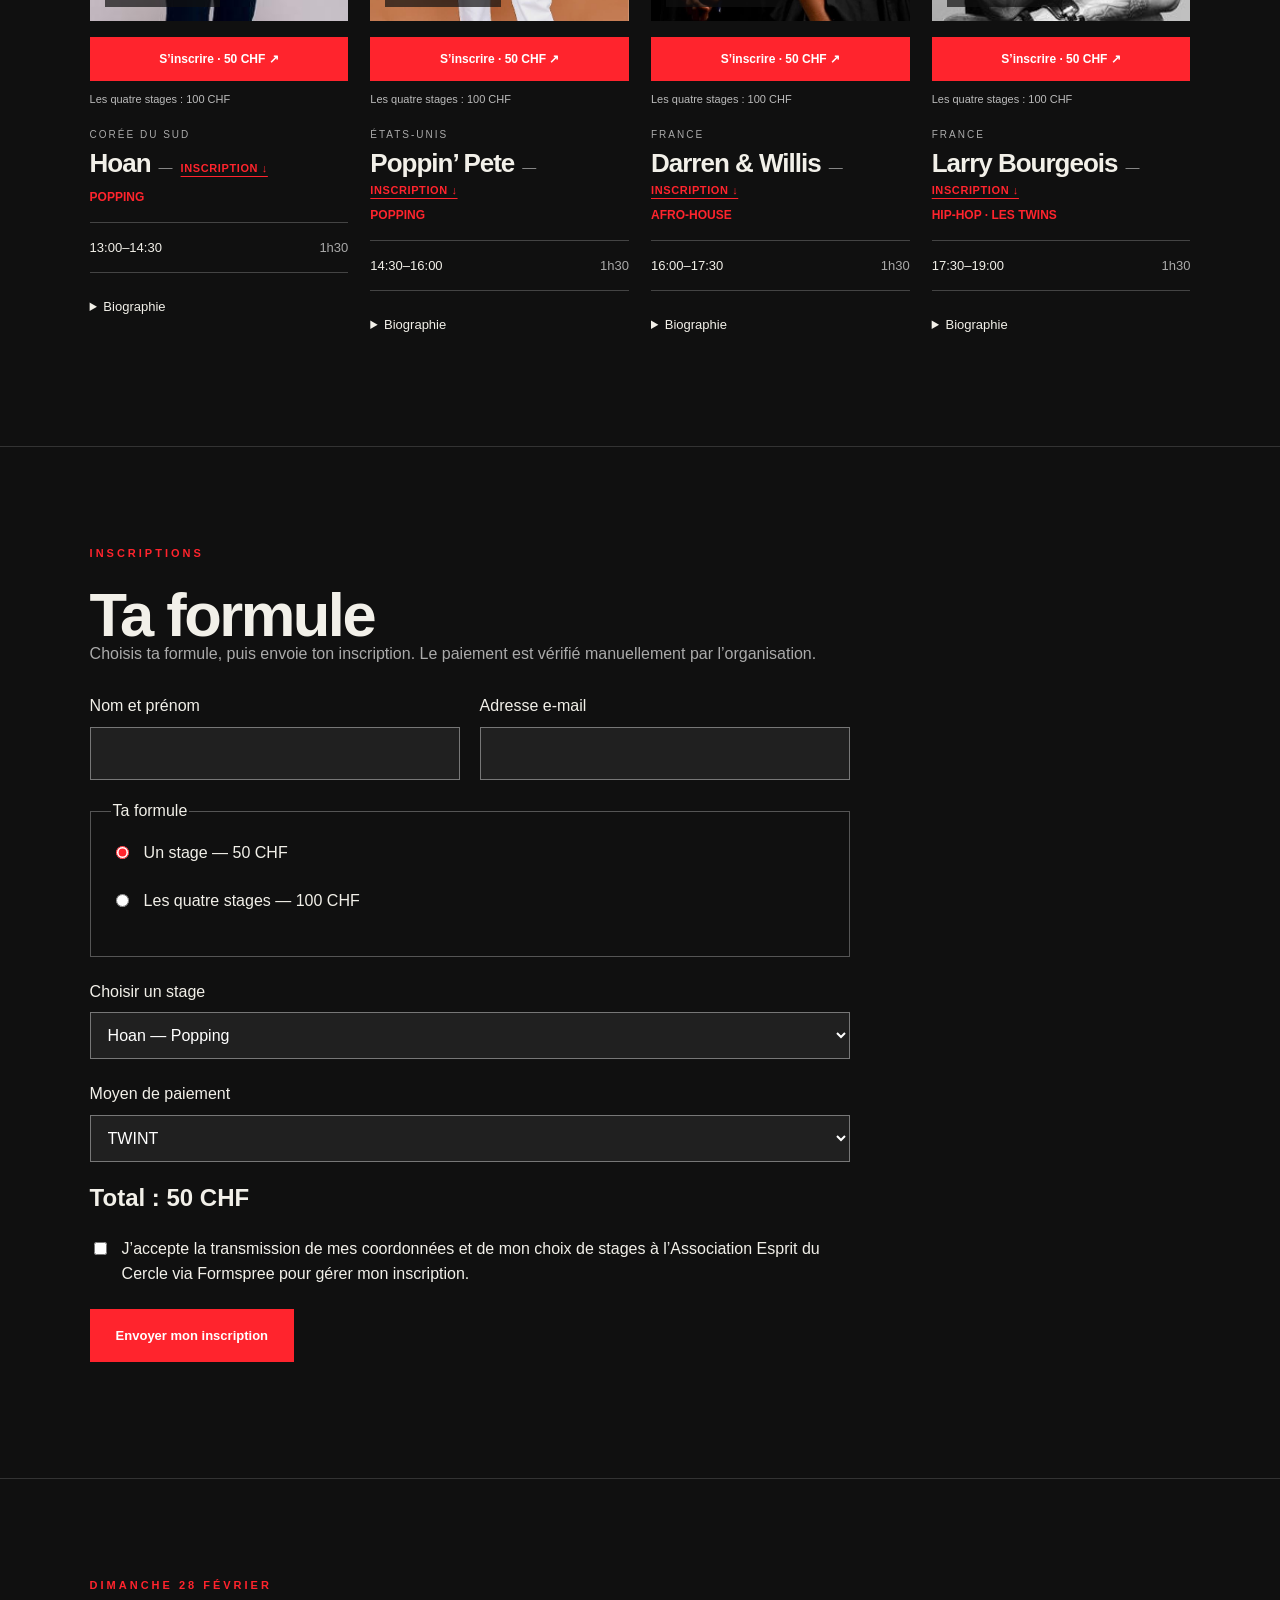
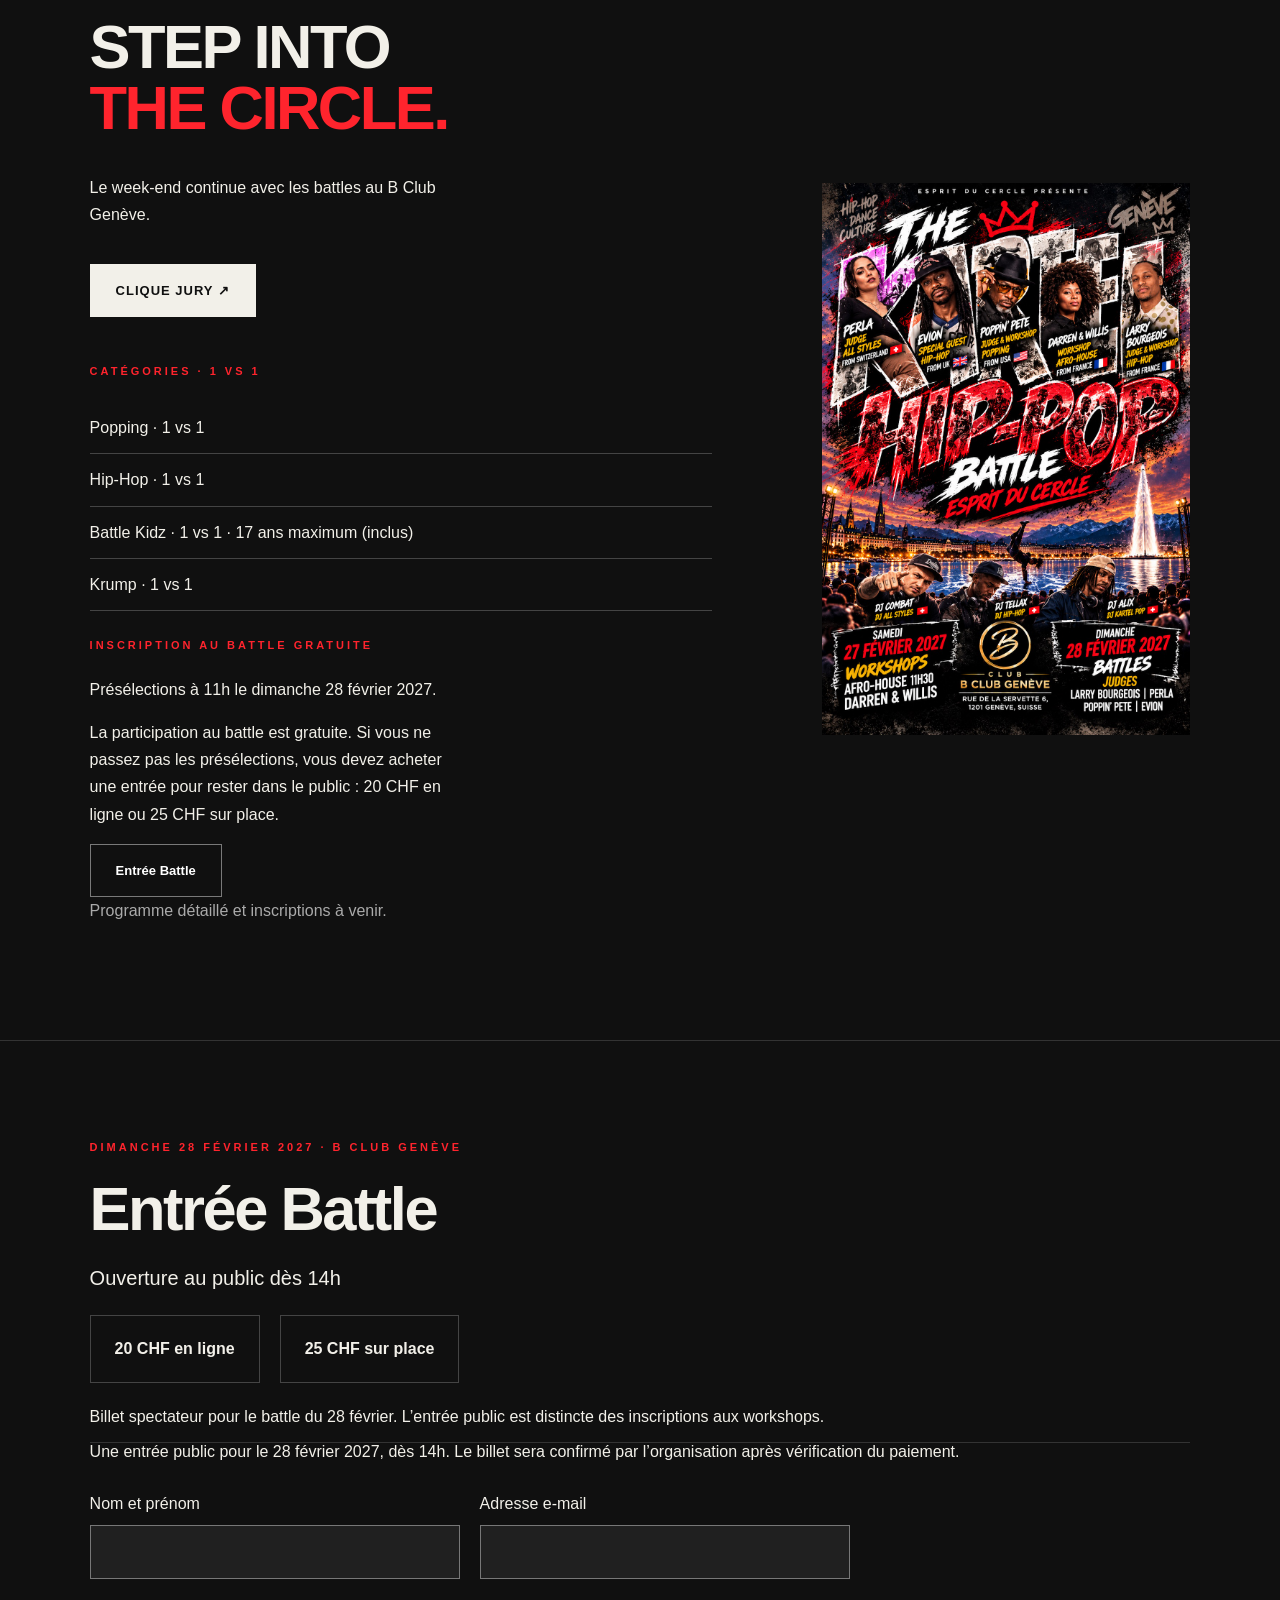
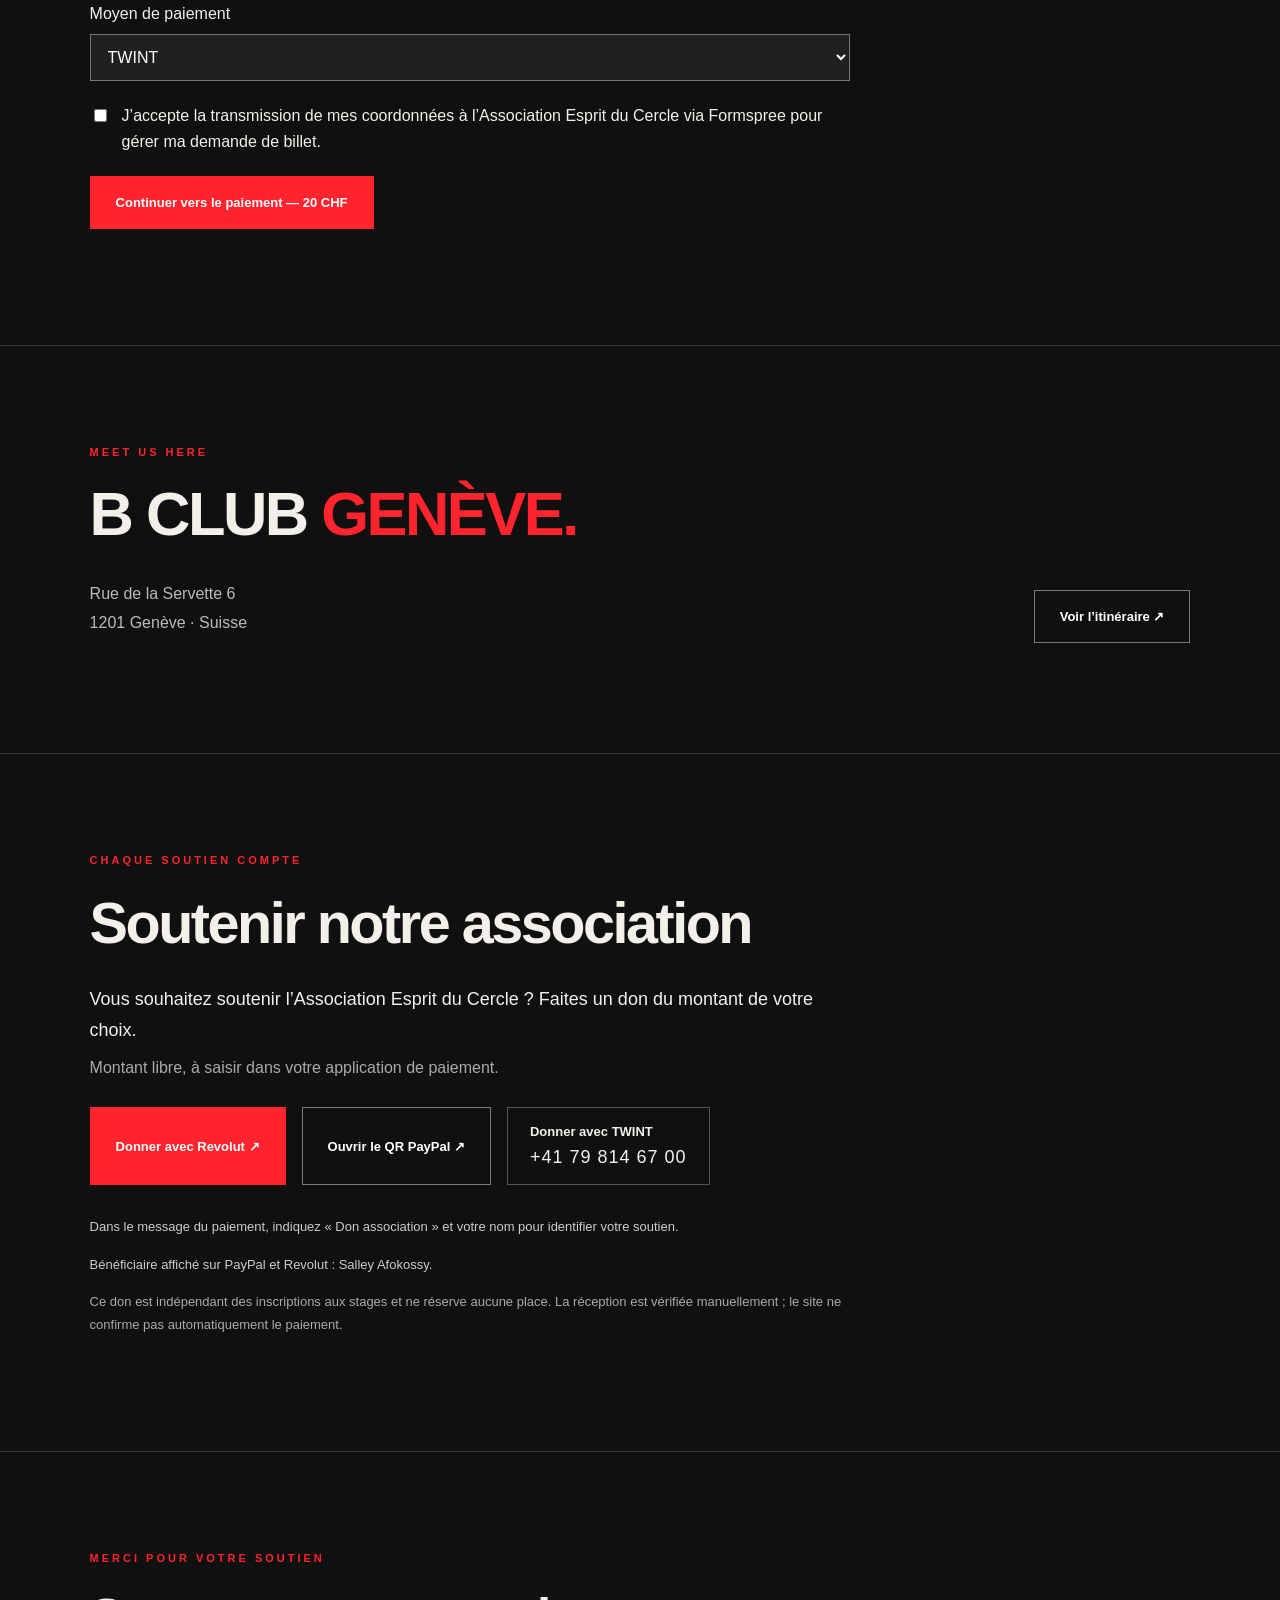
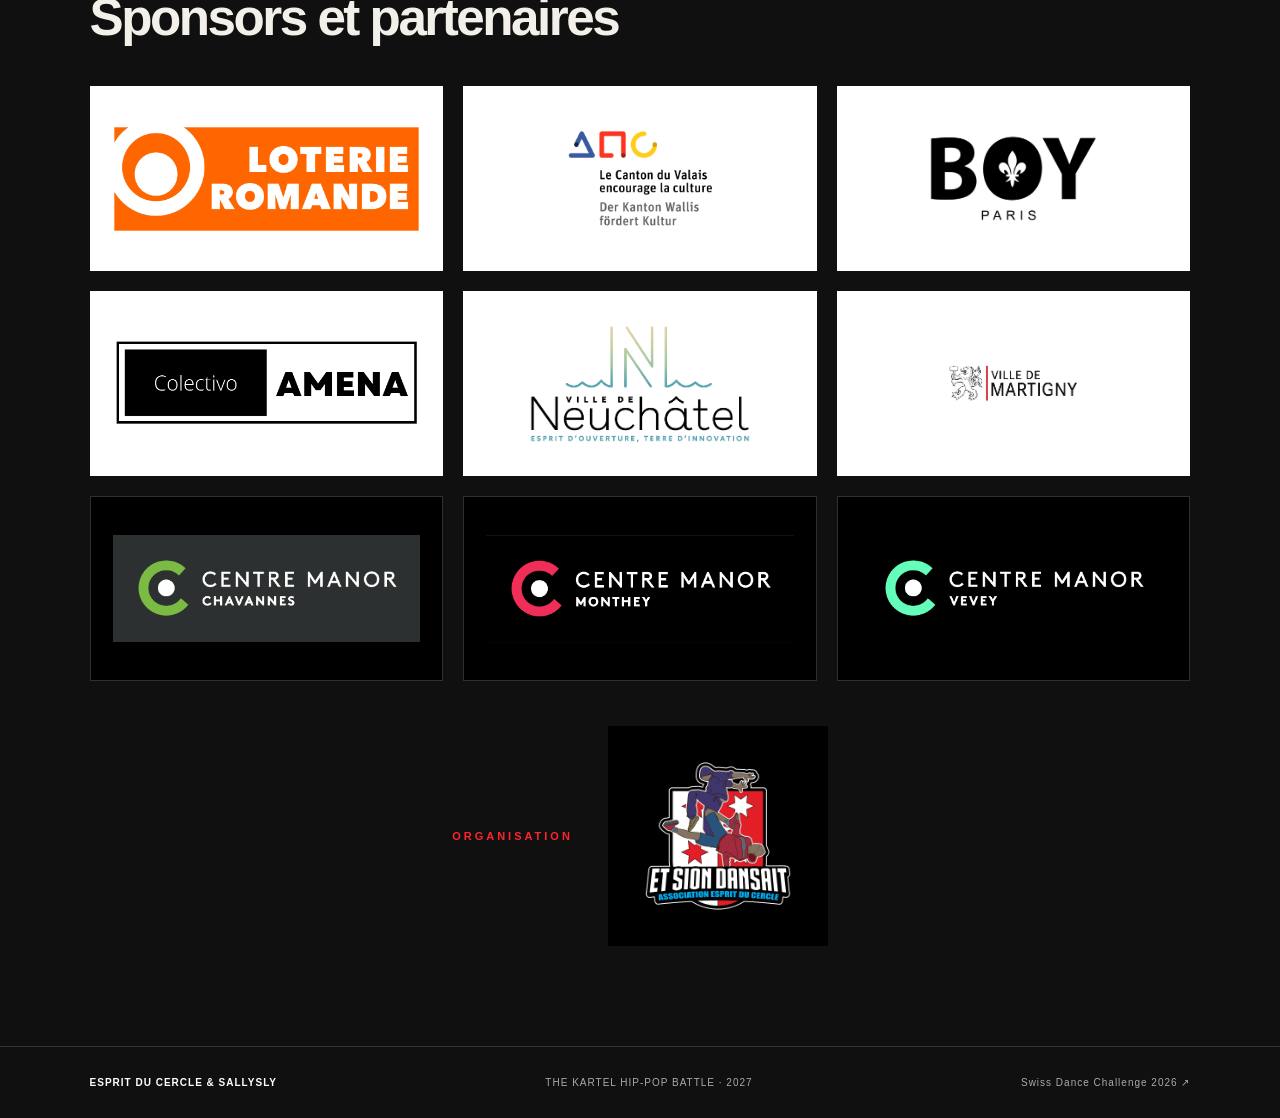
==== commit 09564d9f: "Add dedicated multilingual jury and guests page with supplied Perla Evion and Chams portraits" ====
--- a/index.html
+++ b/index.html
@@ -1,7 +1,7 @@
 <!doctype html>
 <html lang="fr"><head><meta charset="utf-8"><meta name="viewport" content="width=device-width, initial-scale=1"><meta name="description" content="The Kartel Hip-Pop Battle — 27 et 28 février 2027 au B Club Genève. Workshops avec Hoan, Poppin’ Pete, Darren & Willis et Larry Bourgeois."><meta name="theme-color" content="#101010"><title>The Kartel Hip-Pop Battle — Genève 2027</title><link rel="stylesheet" href="kartel.css"></head>
 <body><header><a class="brand" href="#accueil">THE KARTEL<span>HIP-POP BATTLE</span></a><nav aria-label="Navigation"><a href="#workshops">Workshops</a><a href="#battle">Battle</a><a href="#entree-battle" data-i="entryNav">Entrée Battle</a><a href="#lieu" data-i="venue">Le lieu</a></nav><label class="language"><span class="sr">Langue</span><select id="language" aria-label="Langue"><option value="fr">FR</option><option value="en">EN</option><option value="de">DE</option><option value="it">IT</option></select></label></header>
-<main><section class="hero" id="accueil"><video id="cover" autoplay muted loop playsinline poster="assets/kartel/cover.jpg" aria-label="Vidéo de danse de couverture"><source src="assets/kartel/cover.mp4" type="video/mp4"></video><div class="shade"></div><div class="hero-copy"><p class="eyebrow">BY ESPRIT DU CERCLE & SALLYSLY</p><p class="welcome">WELCOME TO</p><h1>THE KARTEL<br><em>HIP-POP</em> BATTLE</h1><p class="date" data-i="date">27–28 FÉVRIER 2027 · B CLUB GENÈVE</p><div class="actions"><a class="button" href="#inscriptions" data-i="reserve">Réserver mes stages ↗</a><a class="button outline" href="#battle" data-i="join">M’inscrire au battle ↗</a></div></div><div class="hero-bottom"><span>GENEVA, SWITZERLAND</span><button id="video-toggle" type="button" data-i="pause">Mettre la vidéo en pause</button><a href="#workshops" aria-label="Voir les workshops">↓</a></div></section>
+<main><section class="hero" id="accueil"><video id="cover" autoplay muted loop playsinline poster="assets/kartel/cover.jpg" aria-label="Vidéo de danse de couverture"><source src="assets/kartel/cover.mp4" type="video/mp4"></video><div class="shade"></div><div class="hero-copy"><p class="eyebrow">BY ESPRIT DU CERCLE & SALLYSLY</p><p class="welcome">WELCOME TO</p><h1>THE KARTEL<br><em>HIP-POP</em> BATTLE</h1><p class="date" data-i="date">27–28 FÉVRIER 2027 · B CLUB GENÈVE</p><div class="actions"><a class="button" href="#inscriptions" data-i="reserve">Réserver mes stages ↗</a><a class="button outline" href="#battle" data-i="join">M’inscrire au battle ↗</a><a class="button jury-cta" href="jury.html" data-i="juryLink">CLIQUE JURY ↗</a></div></div><div class="hero-bottom"><span>GENEVA, SWITZERLAND</span><button id="video-toggle" type="button" data-i="pause">Mettre la vidéo en pause</button><a href="#workshops" aria-label="Voir les workshops">↓</a></div></section>
 <div class="ticker" aria-hidden="true">POPPING / AFRO-HOUSE / HIP-HOP / GENEVA / 2027 /</div>
 <section class="section" id="workshops"><div class="section-heading"><div><p class="eyebrow" data-i="saturday">SAMEDI 27 FÉVRIER</p><h2>LEARN FROM<br><em>THE ARTISTS.</em></h2></div><p class="intro" data-i="intro">Quatre stages. Quatre univers.<br>Rendez-vous sur le dancefloor du B Club Genève.</p></div><div class="workshop-grid" id="cards"></div></section>
 <section class="section registration" id="inscriptions" aria-labelledby="registration-title">
@@ -19,5 +19,5 @@
 </form><p id="registration-status" role="status" aria-live="polite"></p>
 <div id="registration-payment" class="notice" hidden style="display:none"><div><strong data-r="payment">Paiement TWINT</strong><p data-r="payinfo">Envoie le montant indiqué au +41 79 814 67 00 et indique ton nom ainsi que la référence ci-dessous dans le message du paiement.</p><p><a id="revolut-payment-link" class="button" href="https://revolut.me/salleyxae5" target="_blank" rel="noopener" hidden>Revolut ↗</a><a id="paypal-payment-qr" href="assets/kartel/paypal-qr.jpeg" target="_blank" rel="noopener" hidden><img src="assets/kartel/paypal-qr.jpeg" alt="QR PayPal — Salley Afokossy" style="width:100%;max-width:280px;height:auto"></a></p><p><span data-r="total">Total</span> : <strong id="payment-amount"></strong></p><p><span data-r="ref">Référence</span> : <strong id="payment-reference"></strong></p><p data-r="note">Conserve cette référence. Aucun e-mail de confirmation automatique ni contrôle automatique du paiement n’est garanti par ce formulaire.</p></div></div>
 </section>
-<section class="battle section" id="battle"><div><p class="eyebrow" data-i="sunday">DIMANCHE 28 FÉVRIER</p><h2>STEP INTO<br><em>THE CIRCLE.</em></h2><p data-i="battleText">Le week-end continue avec les battles au B Club Genève.</p><div class="battle-categories" style="margin:28px 0"><p class="eyebrow" data-i="battleCategories">CATÉGORIES · 1 VS 1</p><ul style="list-style:none;padding:0;line-height:1.7"><li style="padding:12px 0;border-bottom:1px solid #444" data-i="battlePopping">Popping · 1 vs 1</li><li style="padding:12px 0;border-bottom:1px solid #444" data-i="battleHipHop">Hip-Hop · 1 vs 1</li><li style="padding:12px 0;border-bottom:1px solid #444" data-i="battleKidz">Battle Kidz · 1 vs 1 · 17 ans maximum (inclus)</li><li style="padding:12px 0;border-bottom:1px solid #444" data-i="battleKrump">Krump · 1 vs 1</li></ul></div><div class="battle-admission"><p class="eyebrow" data-i="battleFree">INSCRIPTION AU BATTLE GRATUITE</p><p data-i="battleSelection">Présélections à 11h le dimanche 28 février 2027.</p><p data-i="battleAccess">La participation au battle est gratuite. Si vous ne passez pas les présélections, vous devez acheter une entrée pour rester dans le public : 20 CHF en ligne ou 25 CHF sur place.</p><a class="button outline" href="#entree-battle" data-i="entryNav">Entrée Battle</a></div><p class="muted" data-i="battleSoon">Programme détaillé et inscriptions à venir.</p></div><a href="assets/kartel/affiche.jpg" target="_blank" rel="noopener" aria-label="Ouvrir l’affiche de l’événement"><img src="assets/kartel/affiche.jpg" loading="lazy" alt="Affiche The Kartel Hip-Pop Battle, Genève, 27 et 28 février 2027"></a></section>
+<section class="battle section" id="battle"><div><p class="eyebrow" data-i="sunday">DIMANCHE 28 FÉVRIER</p><h2>STEP INTO<br><em>THE CIRCLE.</em></h2><p data-i="battleText">Le week-end continue avec les battles au B Club Genève.</p><a class="button jury-cta" href="jury.html" data-i="juryLink">CLIQUE JURY ↗</a><div class="battle-categories" style="margin:28px 0"><p class="eyebrow" data-i="battleCategories">CATÉGORIES · 1 VS 1</p><ul style="list-style:none;padding:0;line-height:1.7"><li style="padding:12px 0;border-bottom:1px solid #444" data-i="battlePopping">Popping · 1 vs 1</li><li style="padding:12px 0;border-bottom:1px solid #444" data-i="battleHipHop">Hip-Hop · 1 vs 1</li><li style="padding:12px 0;border-bottom:1px solid #444" data-i="battleKidz">Battle Kidz · 1 vs 1 · 17 ans maximum (inclus)</li><li style="padding:12px 0;border-bottom:1px solid #444" data-i="battleKrump">Krump · 1 vs 1</li></ul></div><div class="battle-admission"><p class="eyebrow" data-i="battleFree">INSCRIPTION AU BATTLE GRATUITE</p><p data-i="battleSelection">Présélections à 11h le dimanche 28 février 2027.</p><p data-i="battleAccess">La participation au battle est gratuite. Si vous ne passez pas les présélections, vous devez acheter une entrée pour rester dans le public : 20 CHF en ligne ou 25 CHF sur place.</p><a class="button outline" href="#entree-battle" data-i="entryNav">Entrée Battle</a></div><p class="muted" data-i="battleSoon">Programme détaillé et inscriptions à venir.</p></div><a href="assets/kartel/affiche.jpg" target="_blank" rel="noopener" aria-label="Ouvrir l’affiche de l’événement"><img src="assets/kartel/affiche.jpg" loading="lazy" alt="Affiche The Kartel Hip-Pop Battle, Genève, 27 et 28 février 2027"></a></section>
 <section class="section" id="entree-battle" aria-labelledby="entry-title" style="border-top:1px solid #333"><p class="eyebrow" data-i="entryDate">DIMANCHE 28 FÉVRIER 2027 · B CLUB GENÈVE</p><h2 id="entry-title" data-i="entryTitle">Entrée Battle</h2><div style="margin-top:28px;font-size:20px"><p data-i="entryPublic">Ouverture au public dès 14h</p></div><div style="display:flex;flex-wrap:wrap;gap:20px;margin:25px 0"><div class="notice" style="margin:0"><strong data-i="entryOnline">20 CHF en ligne</strong></div><div class="notice" style="margin:0"><strong data-i="entryDoor">25 CHF sur place</strong></div></div><p data-i="entryDescription">Billet spectateur pour le battle du 28 février. L’entrée public est distincte des inscriptions aux workshops.</p><div class="registration"><p data-i="ticketInfo">Une entrée public pour le 28 février 2027, dès 14h. Le billet sera confirmé par l’organisation après vérification du paiement.</p><form id="ticket-form" action="https://formspree.io/f/xojnbbkr" method="POST"><input name="_gotcha" hidden tabindex="-1" autocomplete="off"><div class="registration-fields"><label><span data-i="ticketName">Nom et prénom</span><input name="name" autocomplete="name" maxlength="120" required></label><label><span data-i="ticketEmail">Adresse e-mail</span><input name="email" type="email" autocomplete="email" maxlength="254" required></label></div><label><span data-i="ticketMethod">Moyen de paiement</span><select name="payment_method"><option>TWINT</option><option>PayPal</option><option>Revolut</option></select></label><label class="registration-choice"><input name="consent" type="checkbox" value="yes" required><span data-i="ticketConsent">J’accepte la transmission de mes coordonnées à l’Association Esprit du Cercle via Formspree pour gérer ma demande de billet.</span></label><button class="button" type="submit" data-i="ticketSubmit">Continuer vers le paiement — 20 CHF</button></form><p id="ticket-status" role="status" aria-live="polite"></p><div id="ticket-payment" hidden><p data-i="ticketReference">Indique ton nom et la référence ci-dessous dans le paiement. Montant : 20 CHF.</p><p><strong id="ticket-reference"></strong></p><p id="ticket-twint">TWINT : +41 79 814 67 00</p><a id="ticket-revolut" class="button" href="https://revolut.me/salleyxae5" target="_blank" rel="noopener" data-i="ticketOpen">Ouvrir le paiement</a><a id="ticket-paypal" class="button outline" href="assets/kartel/paypal-qr.jpeg" target="_blank" rel="noopener" data-i="ticketQR">Ouvrir le QR PayPal</a></div></div></section><section class="section venue" id="lieu"><p class="eyebrow">MEET US HERE</p><h2>B CLUB <em>GENÈVE.</em></h2><div class="venue-row"><p>Rue de la Servette 6<br>1201 Genève · Suisse</p><a class="button outline" href="https://www.google.com/maps/search/?api=1&query=B+Club+Rue+de+la+Servette+6+Gen%C3%A8ve" target="_blank" rel="noopener" data-i="map">Voir l’itinéraire ↗</a></div></section><section class="section donation-section" id="soutenir" aria-labelledby="donation-heading"><p class="eyebrow" data-i="donationEyebrow">CHAQUE SOUTIEN COMPTE</p><h2 id="donation-heading" data-i="donationTitle">Soutenir notre association</h2><p class="donation-intro" data-i="donationIntro">Vous souhaitez soutenir l’Association Esprit du Cercle ? Faites un don du montant de votre choix.</p><p class="muted" data-i="donationFree">Montant libre, à saisir dans votre application de paiement.</p><div class="donation-methods"><a class="button" href="https://revolut.me/salleyxae5" target="_blank" rel="noopener" data-i="donationRevolut">Donner avec Revolut ↗</a><a class="button outline" href="assets/kartel/paypal-qr.jpeg" target="_blank" rel="noopener" data-i="donationPayPal">Ouvrir le QR PayPal ↗</a><div class="donation-twint"><strong data-i="donationTwint">Donner avec TWINT</strong><span>+41 79 814 67 00</span></div></div><div class="donation-details"><p data-i="donationReference">Dans le message du paiement, indiquez « Don association » et votre nom pour identifier votre soutien.</p><p data-i="donationRecipient">Bénéficiaire affiché sur PayPal et Revolut : Salley Afokossy.</p><p class="muted" data-i="donationNote">Ce don est indépendant des inscriptions aux stages et ne réserve aucune place. La réception est vérifiée manuellement ; le site ne confirme pas automatiquement le paiement.</p></div></section><section class="section sponsor-section" id="sponsors" aria-labelledby="sponsor-heading"><p class="eyebrow" data-i="sponsorThanks">MERCI POUR VOTRE SOUTIEN</p><h2 id="sponsor-heading" data-i="sponsorTitle">Sponsors et partenaires</h2><div class="sponsor-grid"><div class="sponsor-logo "><img src="assets/sponsors/loterie-romande.jpg" alt="Loterie Romande" loading="lazy" decoding="async"></div><div class="sponsor-logo "><img src="assets/sponsors/culture-valais.png" alt="Le Canton du Valais encourage la culture" loading="lazy" decoding="async"></div><div class="sponsor-logo "><img src="assets/sponsors/boy-paris.jpg" alt="BOY Paris" loading="lazy" decoding="async"></div><div class="sponsor-logo "><img src="assets/sponsors/amena.png" alt="Colectivo AMENA" loading="lazy" decoding="async"></div><div class="sponsor-logo "><img src="assets/sponsors/neuchatel.png" alt="Ville de Neuchâtel" loading="lazy" decoding="async"></div><div class="sponsor-logo "><img src="assets/sponsors/martigny.png" alt="Ville de Martigny" loading="lazy" decoding="async"></div><div class="sponsor-logo dark"><img src="assets/sponsors/manor-chavannes.jpg" alt="Centre Manor Chavannes" loading="lazy" decoding="async"></div><div class="sponsor-logo dark"><img src="assets/sponsors/manor-monthey.jpg" alt="Centre Manor Monthey" loading="lazy" decoding="async"></div><div class="sponsor-logo dark"><img src="assets/sponsors/manor-vevey.jpg" alt="Centre Manor Vevey" loading="lazy" decoding="async"></div></div><div class="sponsor-organizer"><p class="eyebrow" data-i="organizerLabel">ORGANISATION</p><img src="assets/sponsors/esprit-du-cercle.png" alt="Association Esprit du Cercle — Et Sion Dansait" loading="lazy" decoding="async" width="220" height="220"></div></section></main><footer><strong>ESPRIT DU CERCLE & SALLYSLY</strong><span>THE KARTEL HIP-POP BATTLE · 2027</span><a href="swiss-dance-2026.html">Swiss Dance Challenge 2026 ↗</a></footer><script src="kartel.js"></script></body></html>
--- a/kartel.css
+++ b/kartel.css
@@ -9,3 +9,5 @@
 .artist-name-row{display:flex;align-items:baseline;flex-wrap:wrap;column-gap:8px;row-gap:6px;margin-bottom:12px}.artist-name-row h3{margin-bottom:0}.artist-name-row>span{color:#888;font-size:14px}.artist-name-registration{font-size:11px;font-weight:800;letter-spacing:.6px;color:var(--red);text-decoration:underline;text-underline-offset:4px;white-space:nowrap}.artist-name-registration:hover{color:#fff}
 
 .donation-section{border-top:1px solid #333}.donation-section h2{font-size:clamp(32px,4.5vw,60px);line-height:1.12}.donation-intro{font-size:18px;line-height:1.7;max-width:730px;margin:28px 0 14px}.donation-methods{display:flex;gap:16px;flex-wrap:wrap;align-items:stretch;margin:30px 0}.donation-twint{border:1px solid #555;padding:16px 22px;display:flex;flex-direction:column;justify-content:center;gap:8px;font-size:13px}.donation-twint span{font-size:18px;letter-spacing:1px}.donation-details{max-width:800px;font-size:13px;line-height:1.8;color:#ccc}.donation-details p{margin-bottom:14px}@media(max-width:580px){.donation-methods{flex-direction:column}.donation-twint{align-items:center;text-align:center}.donation-intro{font-size:16px}}
+
+.actions{flex-wrap:wrap}.jury-cta{background:#f2f0e9;border-color:#f2f0e9;color:#101010;letter-spacing:1px}.jury-cta:hover{background:var(--red);color:#fff;border-color:var(--red)}.battle .jury-cta{margin:20px 0}.jury-page header{position:relative;background:#080808;min-height:84px;height:auto;padding-top:18px;padding-bottom:18px}.jury-home{margin-left:auto;font-size:13px}.jury-intro{padding-bottom:50px}.jury-intro h1{font-size:clamp(44px,7vw,96px);letter-spacing:-3px}.jury-intro .intro{max-width:650px}.jury-intro .button{margin-top:20px}.jury-roster{padding-top:0}.jury-grid{display:grid;grid-template-columns:repeat(3,minmax(0,1fr));gap:28px}.jury-portrait{position:relative;aspect-ratio:4/5;overflow:hidden;background:#242424}.jury-portrait img{width:100%;height:100%;object-fit:cover;object-position:center top;display:block}.jury-role{position:absolute;bottom:16px;left:16px;background:var(--red);padding:9px 14px;color:white;font-size:12px;font-weight:800;letter-spacing:2px}.jury-card h3{font-size:30px;margin-bottom:14px}.jury-card .style{font-size:14px}.jury-subheading{margin-top:60px}.jury-page .jury-roster h2{font-size:12px;letter-spacing:3px;line-height:1.5;margin-bottom:22px}@media(max-width:700px){.jury-grid{grid-template-columns:1fr;gap:38px}.jury-portrait{max-height:570px}.jury-home{font-size:11px}.jury-page header{gap:14px;flex-wrap:wrap}.jury-intro h1{letter-spacing:-2px}.jury-page .intro{max-width:none}}
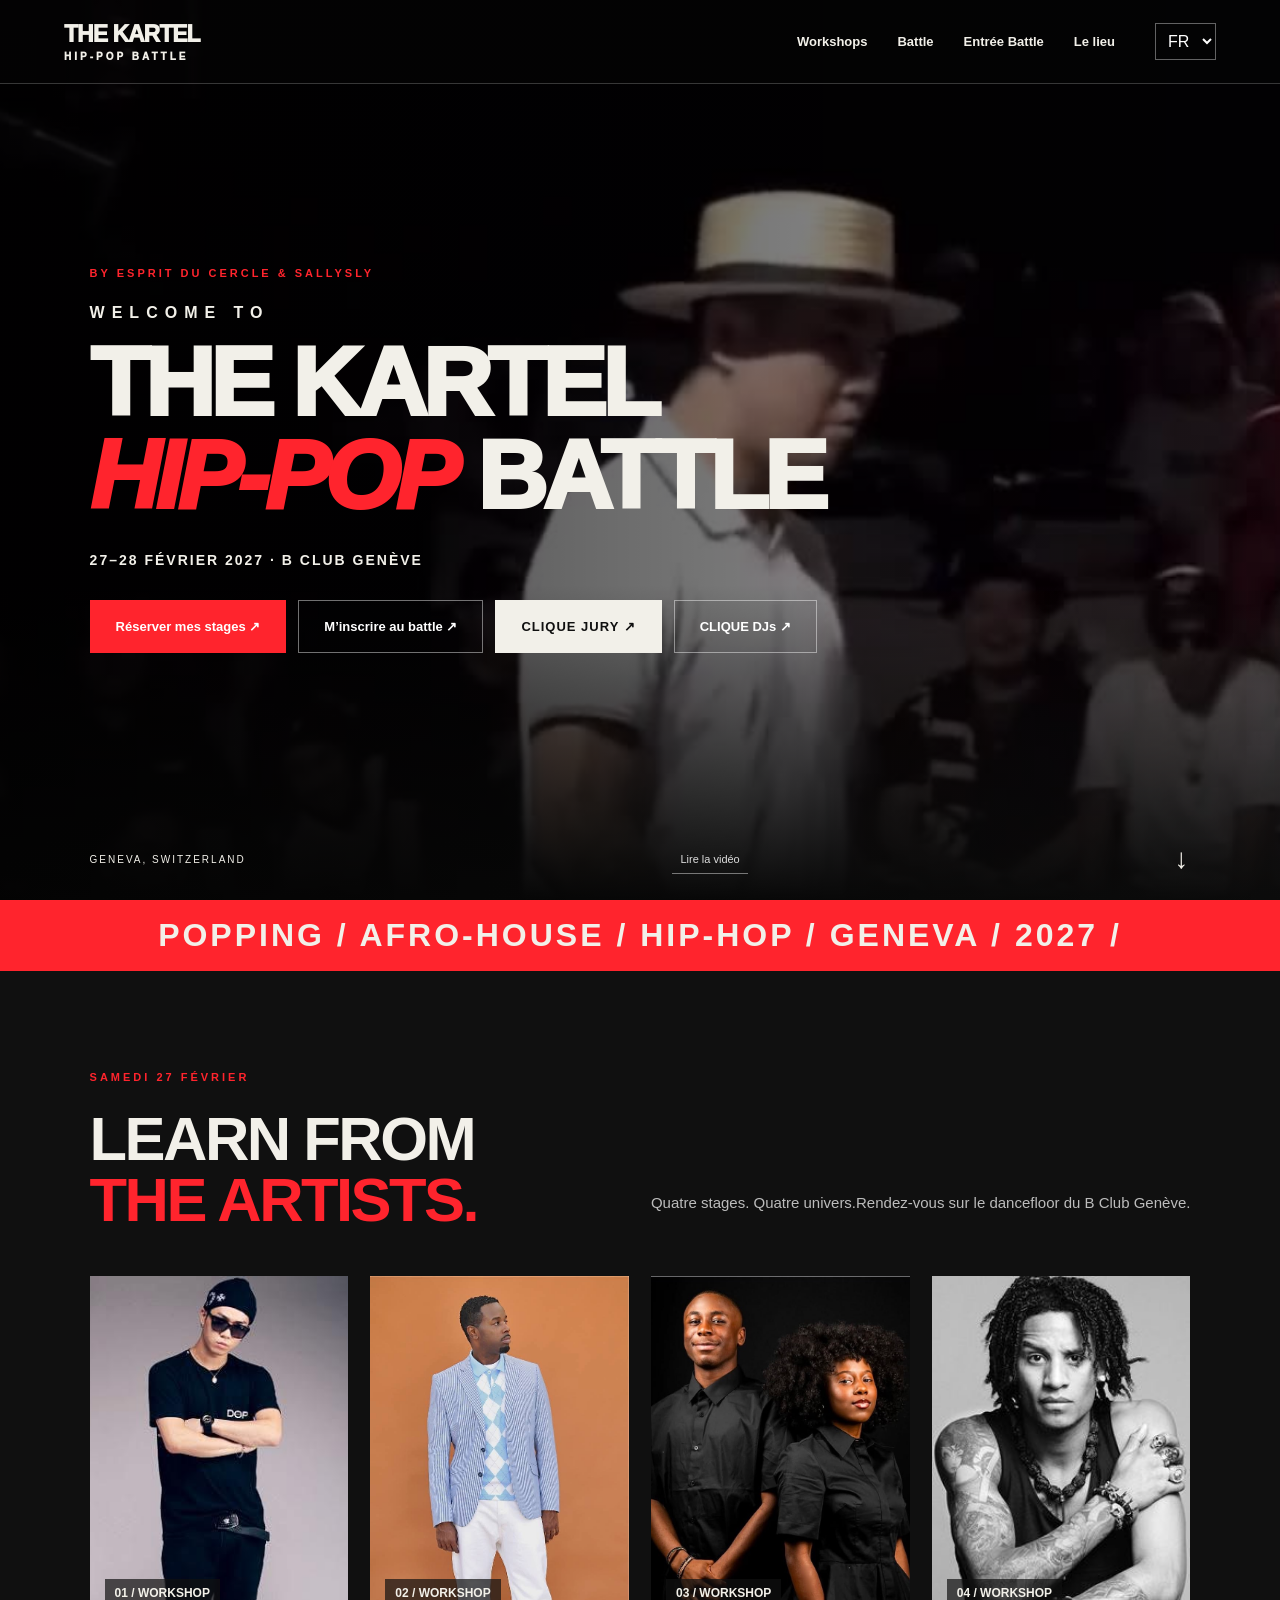
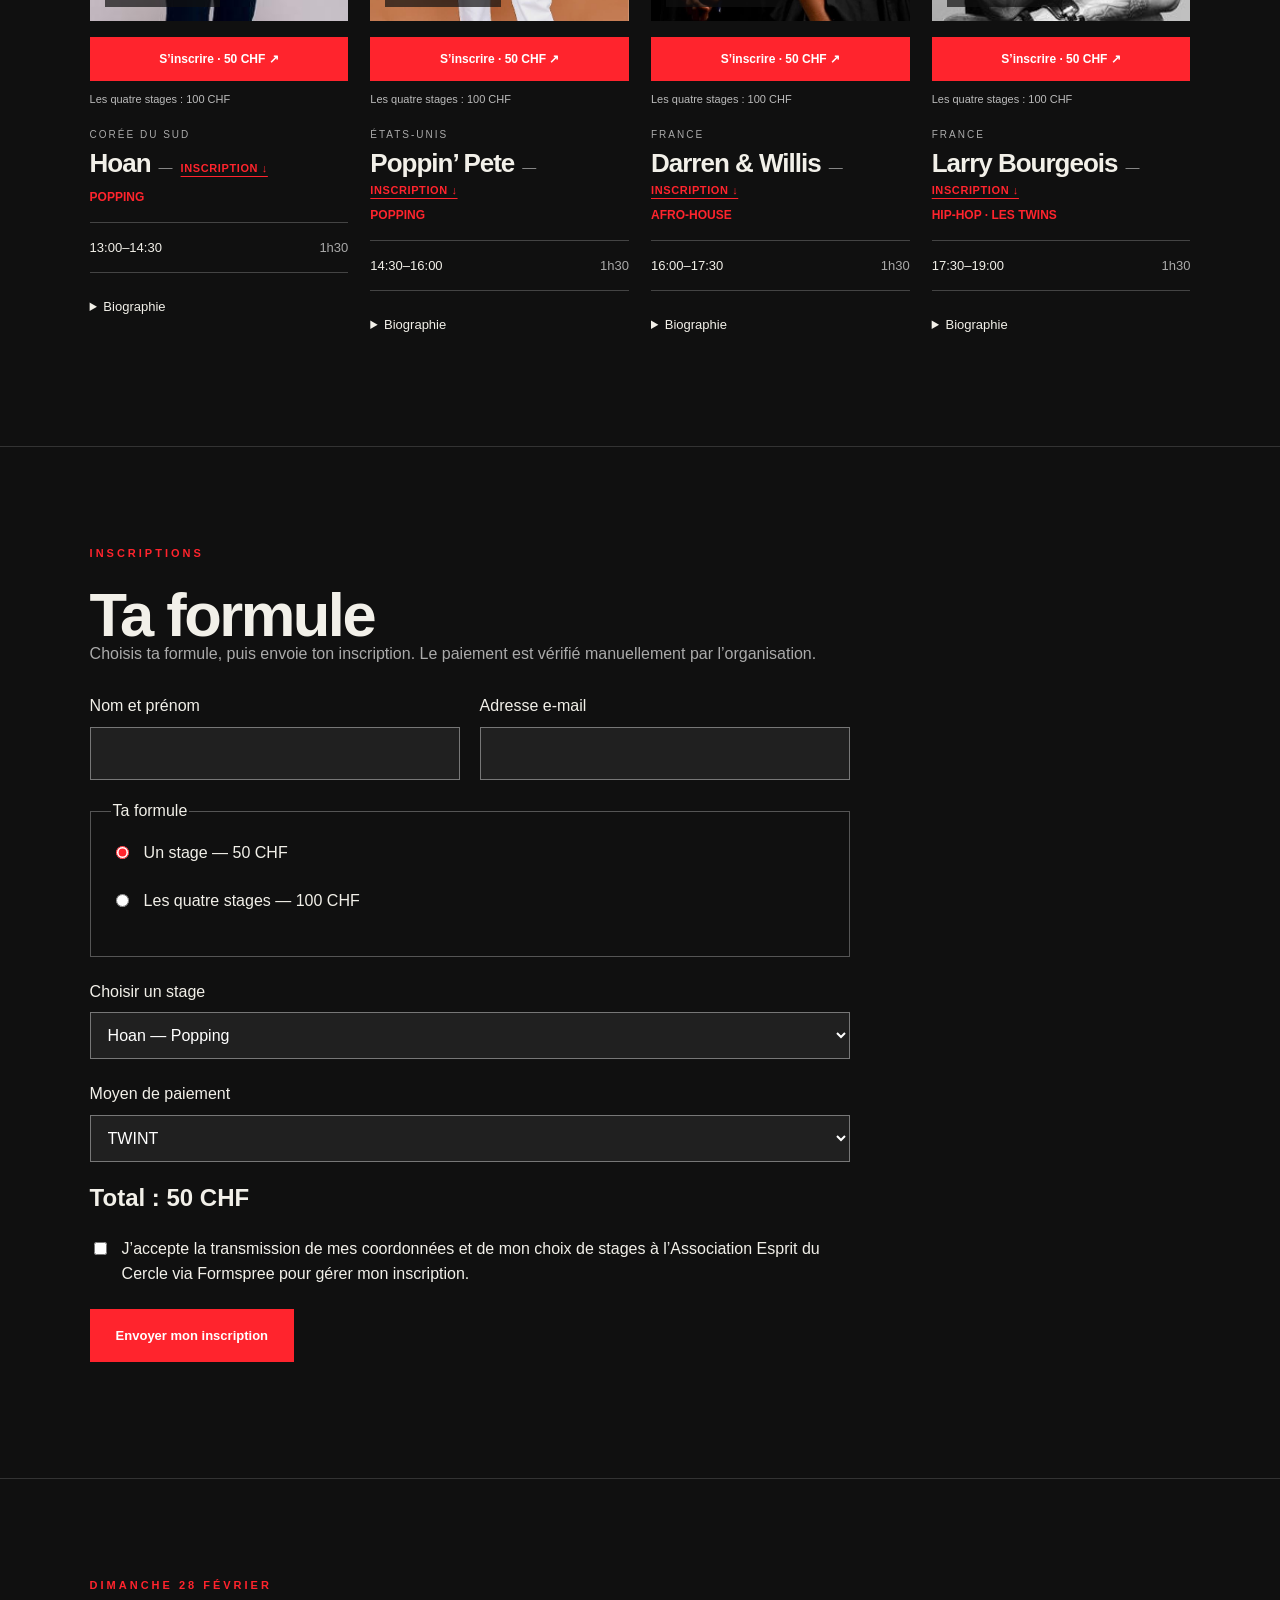
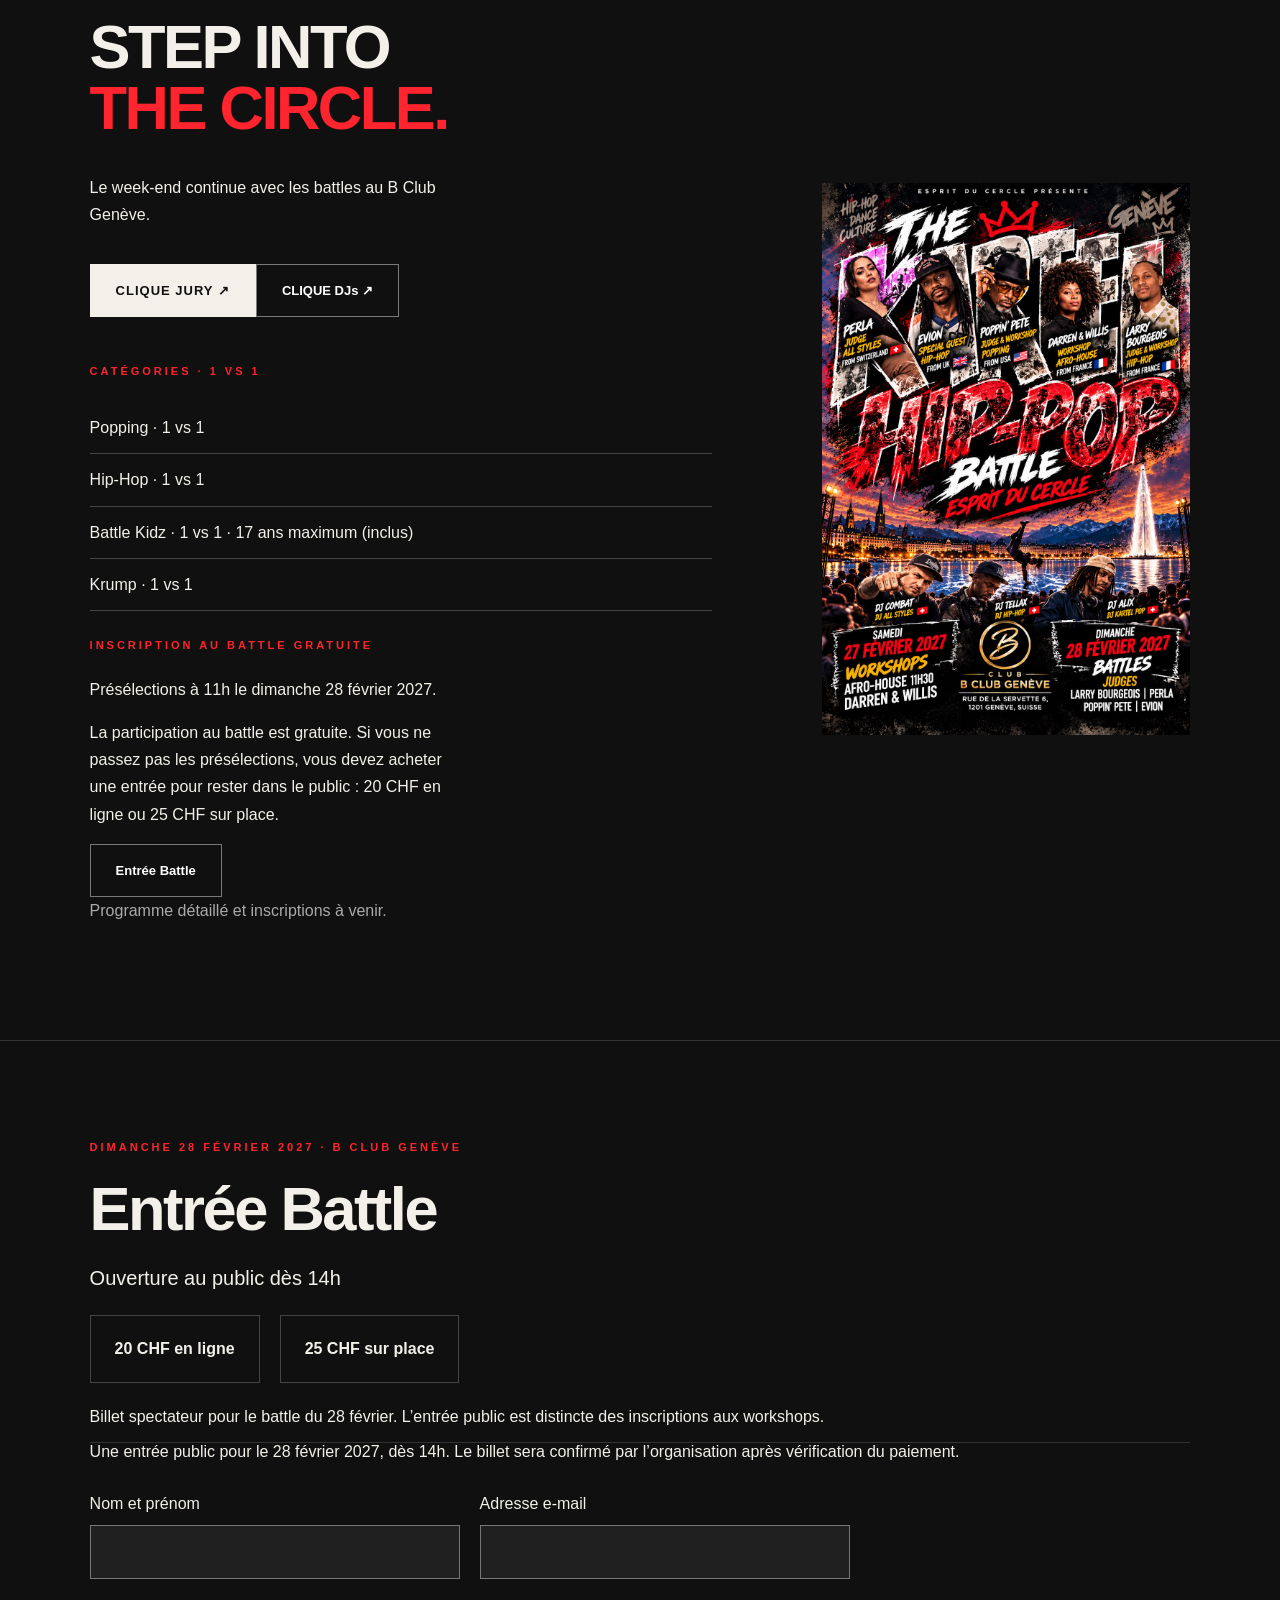
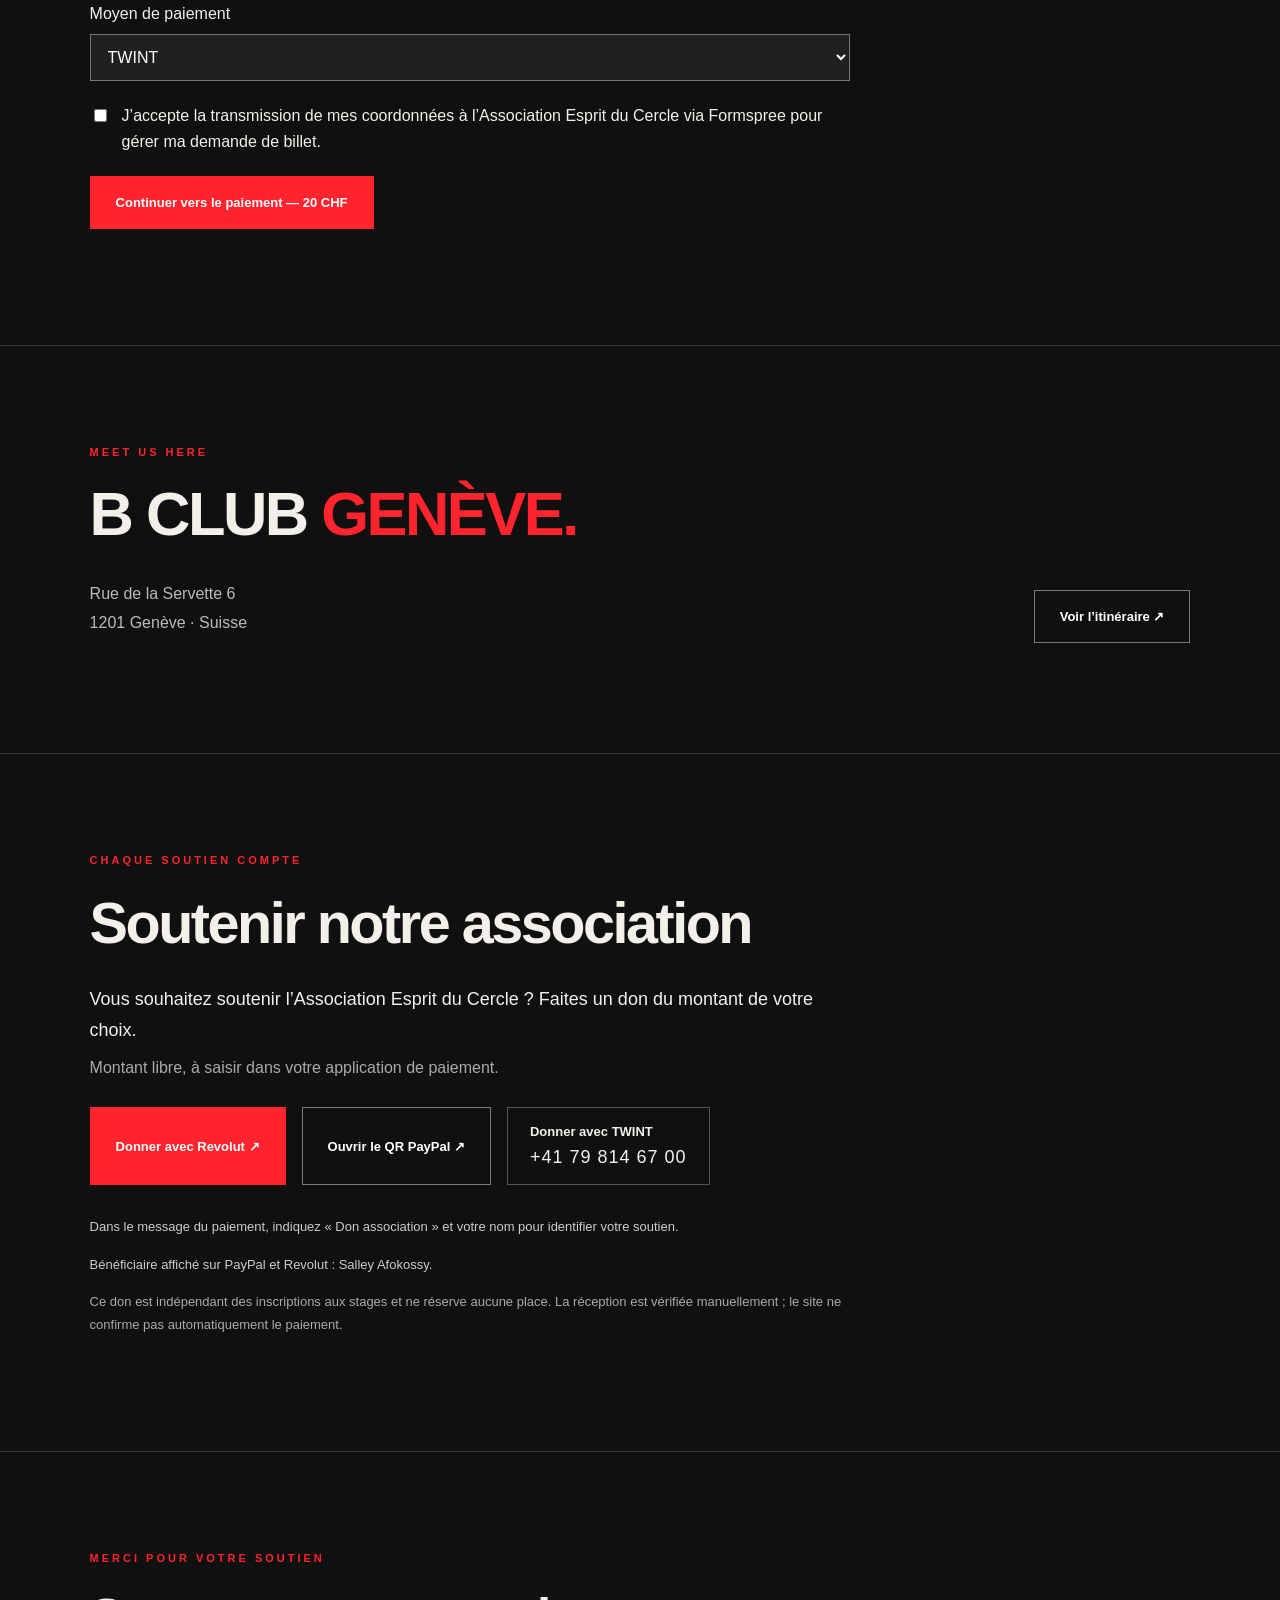
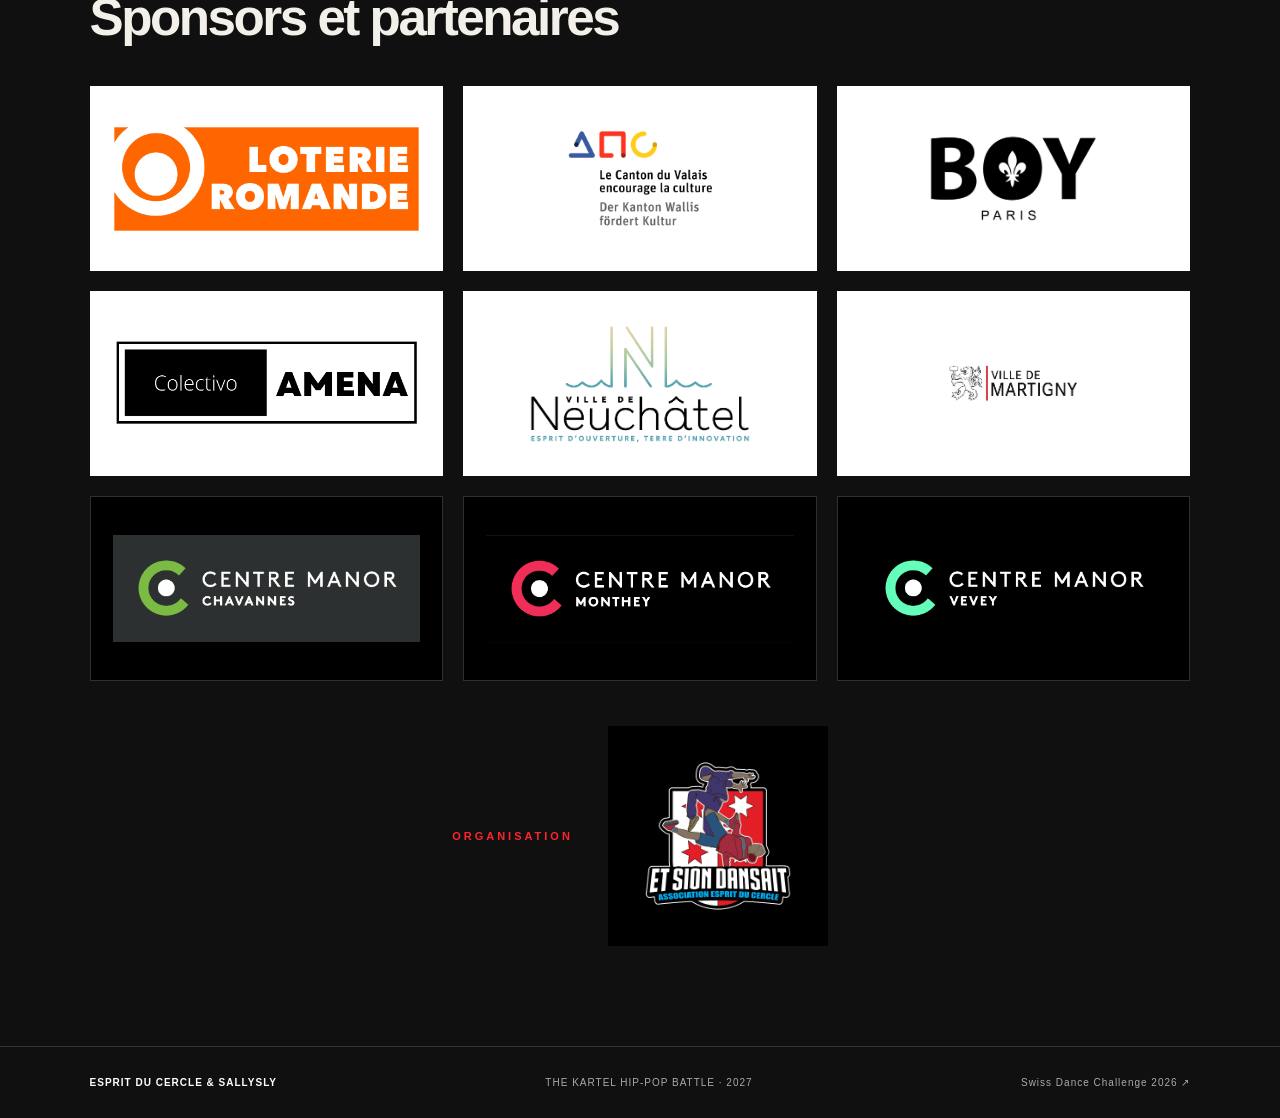
==== commit f86a9df5: "Add multilingual DJs page with Alix Combat and Tellax and prominent home links" ====
--- a/index.html
+++ b/index.html
@@ -1,7 +1,7 @@
 <!doctype html>
 <html lang="fr"><head><meta charset="utf-8"><meta name="viewport" content="width=device-width, initial-scale=1"><meta name="description" content="The Kartel Hip-Pop Battle — 27 et 28 février 2027 au B Club Genève. Workshops avec Hoan, Poppin’ Pete, Darren & Willis et Larry Bourgeois."><meta name="theme-color" content="#101010"><title>The Kartel Hip-Pop Battle — Genève 2027</title><link rel="stylesheet" href="kartel.css"></head>
 <body><header><a class="brand" href="#accueil">THE KARTEL<span>HIP-POP BATTLE</span></a><nav aria-label="Navigation"><a href="#workshops">Workshops</a><a href="#battle">Battle</a><a href="#entree-battle" data-i="entryNav">Entrée Battle</a><a href="#lieu" data-i="venue">Le lieu</a></nav><label class="language"><span class="sr">Langue</span><select id="language" aria-label="Langue"><option value="fr">FR</option><option value="en">EN</option><option value="de">DE</option><option value="it">IT</option></select></label></header>
-<main><section class="hero" id="accueil"><video id="cover" autoplay muted loop playsinline poster="assets/kartel/cover.jpg" aria-label="Vidéo de danse de couverture"><source src="assets/kartel/cover.mp4" type="video/mp4"></video><div class="shade"></div><div class="hero-copy"><p class="eyebrow">BY ESPRIT DU CERCLE & SALLYSLY</p><p class="welcome">WELCOME TO</p><h1>THE KARTEL<br><em>HIP-POP</em> BATTLE</h1><p class="date" data-i="date">27–28 FÉVRIER 2027 · B CLUB GENÈVE</p><div class="actions"><a class="button" href="#inscriptions" data-i="reserve">Réserver mes stages ↗</a><a class="button outline" href="#battle" data-i="join">M’inscrire au battle ↗</a><a class="button jury-cta" href="jury.html" data-i="juryLink">CLIQUE JURY ↗</a></div></div><div class="hero-bottom"><span>GENEVA, SWITZERLAND</span><button id="video-toggle" type="button" data-i="pause">Mettre la vidéo en pause</button><a href="#workshops" aria-label="Voir les workshops">↓</a></div></section>
+<main><section class="hero" id="accueil"><video id="cover" autoplay muted loop playsinline poster="assets/kartel/cover.jpg" aria-label="Vidéo de danse de couverture"><source src="assets/kartel/cover.mp4" type="video/mp4"></video><div class="shade"></div><div class="hero-copy"><p class="eyebrow">BY ESPRIT DU CERCLE & SALLYSLY</p><p class="welcome">WELCOME TO</p><h1>THE KARTEL<br><em>HIP-POP</em> BATTLE</h1><p class="date" data-i="date">27–28 FÉVRIER 2027 · B CLUB GENÈVE</p><div class="actions"><a class="button" href="#inscriptions" data-i="reserve">Réserver mes stages ↗</a><a class="button outline" href="#battle" data-i="join">M’inscrire au battle ↗</a><a class="button jury-cta" href="jury.html" data-i="juryLink">CLIQUE JURY ↗</a><a class="button outline" href="djs.html" data-i="djLink">CLIQUE DJs ↗</a></div></div><div class="hero-bottom"><span>GENEVA, SWITZERLAND</span><button id="video-toggle" type="button" data-i="pause">Mettre la vidéo en pause</button><a href="#workshops" aria-label="Voir les workshops">↓</a></div></section>
 <div class="ticker" aria-hidden="true">POPPING / AFRO-HOUSE / HIP-HOP / GENEVA / 2027 /</div>
 <section class="section" id="workshops"><div class="section-heading"><div><p class="eyebrow" data-i="saturday">SAMEDI 27 FÉVRIER</p><h2>LEARN FROM<br><em>THE ARTISTS.</em></h2></div><p class="intro" data-i="intro">Quatre stages. Quatre univers.<br>Rendez-vous sur le dancefloor du B Club Genève.</p></div><div class="workshop-grid" id="cards"></div></section>
 <section class="section registration" id="inscriptions" aria-labelledby="registration-title">
@@ -19,5 +19,5 @@
 </form><p id="registration-status" role="status" aria-live="polite"></p>
 <div id="registration-payment" class="notice" hidden style="display:none"><div><strong data-r="payment">Paiement TWINT</strong><p data-r="payinfo">Envoie le montant indiqué au +41 79 814 67 00 et indique ton nom ainsi que la référence ci-dessous dans le message du paiement.</p><p><a id="revolut-payment-link" class="button" href="https://revolut.me/salleyxae5" target="_blank" rel="noopener" hidden>Revolut ↗</a><a id="paypal-payment-qr" href="assets/kartel/paypal-qr.jpeg" target="_blank" rel="noopener" hidden><img src="assets/kartel/paypal-qr.jpeg" alt="QR PayPal — Salley Afokossy" style="width:100%;max-width:280px;height:auto"></a></p><p><span data-r="total">Total</span> : <strong id="payment-amount"></strong></p><p><span data-r="ref">Référence</span> : <strong id="payment-reference"></strong></p><p data-r="note">Conserve cette référence. Aucun e-mail de confirmation automatique ni contrôle automatique du paiement n’est garanti par ce formulaire.</p></div></div>
 </section>
-<section class="battle section" id="battle"><div><p class="eyebrow" data-i="sunday">DIMANCHE 28 FÉVRIER</p><h2>STEP INTO<br><em>THE CIRCLE.</em></h2><p data-i="battleText">Le week-end continue avec les battles au B Club Genève.</p><a class="button jury-cta" href="jury.html" data-i="juryLink">CLIQUE JURY ↗</a><div class="battle-categories" style="margin:28px 0"><p class="eyebrow" data-i="battleCategories">CATÉGORIES · 1 VS 1</p><ul style="list-style:none;padding:0;line-height:1.7"><li style="padding:12px 0;border-bottom:1px solid #444" data-i="battlePopping">Popping · 1 vs 1</li><li style="padding:12px 0;border-bottom:1px solid #444" data-i="battleHipHop">Hip-Hop · 1 vs 1</li><li style="padding:12px 0;border-bottom:1px solid #444" data-i="battleKidz">Battle Kidz · 1 vs 1 · 17 ans maximum (inclus)</li><li style="padding:12px 0;border-bottom:1px solid #444" data-i="battleKrump">Krump · 1 vs 1</li></ul></div><div class="battle-admission"><p class="eyebrow" data-i="battleFree">INSCRIPTION AU BATTLE GRATUITE</p><p data-i="battleSelection">Présélections à 11h le dimanche 28 février 2027.</p><p data-i="battleAccess">La participation au battle est gratuite. Si vous ne passez pas les présélections, vous devez acheter une entrée pour rester dans le public : 20 CHF en ligne ou 25 CHF sur place.</p><a class="button outline" href="#entree-battle" data-i="entryNav">Entrée Battle</a></div><p class="muted" data-i="battleSoon">Programme détaillé et inscriptions à venir.</p></div><a href="assets/kartel/affiche.jpg" target="_blank" rel="noopener" aria-label="Ouvrir l’affiche de l’événement"><img src="assets/kartel/affiche.jpg" loading="lazy" alt="Affiche The Kartel Hip-Pop Battle, Genève, 27 et 28 février 2027"></a></section>
+<section class="battle section" id="battle"><div><p class="eyebrow" data-i="sunday">DIMANCHE 28 FÉVRIER</p><h2>STEP INTO<br><em>THE CIRCLE.</em></h2><p data-i="battleText">Le week-end continue avec les battles au B Club Genève.</p><a class="button jury-cta" href="jury.html" data-i="juryLink">CLIQUE JURY ↗</a><a class="button outline" href="djs.html" data-i="djLink">CLIQUE DJs ↗</a><div class="battle-categories" style="margin:28px 0"><p class="eyebrow" data-i="battleCategories">CATÉGORIES · 1 VS 1</p><ul style="list-style:none;padding:0;line-height:1.7"><li style="padding:12px 0;border-bottom:1px solid #444" data-i="battlePopping">Popping · 1 vs 1</li><li style="padding:12px 0;border-bottom:1px solid #444" data-i="battleHipHop">Hip-Hop · 1 vs 1</li><li style="padding:12px 0;border-bottom:1px solid #444" data-i="battleKidz">Battle Kidz · 1 vs 1 · 17 ans maximum (inclus)</li><li style="padding:12px 0;border-bottom:1px solid #444" data-i="battleKrump">Krump · 1 vs 1</li></ul></div><div class="battle-admission"><p class="eyebrow" data-i="battleFree">INSCRIPTION AU BATTLE GRATUITE</p><p data-i="battleSelection">Présélections à 11h le dimanche 28 février 2027.</p><p data-i="battleAccess">La participation au battle est gratuite. Si vous ne passez pas les présélections, vous devez acheter une entrée pour rester dans le public : 20 CHF en ligne ou 25 CHF sur place.</p><a class="button outline" href="#entree-battle" data-i="entryNav">Entrée Battle</a></div><p class="muted" data-i="battleSoon">Programme détaillé et inscriptions à venir.</p></div><a href="assets/kartel/affiche.jpg" target="_blank" rel="noopener" aria-label="Ouvrir l’affiche de l’événement"><img src="assets/kartel/affiche.jpg" loading="lazy" alt="Affiche The Kartel Hip-Pop Battle, Genève, 27 et 28 février 2027"></a></section>
 <section class="section" id="entree-battle" aria-labelledby="entry-title" style="border-top:1px solid #333"><p class="eyebrow" data-i="entryDate">DIMANCHE 28 FÉVRIER 2027 · B CLUB GENÈVE</p><h2 id="entry-title" data-i="entryTitle">Entrée Battle</h2><div style="margin-top:28px;font-size:20px"><p data-i="entryPublic">Ouverture au public dès 14h</p></div><div style="display:flex;flex-wrap:wrap;gap:20px;margin:25px 0"><div class="notice" style="margin:0"><strong data-i="entryOnline">20 CHF en ligne</strong></div><div class="notice" style="margin:0"><strong data-i="entryDoor">25 CHF sur place</strong></div></div><p data-i="entryDescription">Billet spectateur pour le battle du 28 février. L’entrée public est distincte des inscriptions aux workshops.</p><div class="registration"><p data-i="ticketInfo">Une entrée public pour le 28 février 2027, dès 14h. Le billet sera confirmé par l’organisation après vérification du paiement.</p><form id="ticket-form" action="https://formspree.io/f/xojnbbkr" method="POST"><input name="_gotcha" hidden tabindex="-1" autocomplete="off"><div class="registration-fields"><label><span data-i="ticketName">Nom et prénom</span><input name="name" autocomplete="name" maxlength="120" required></label><label><span data-i="ticketEmail">Adresse e-mail</span><input name="email" type="email" autocomplete="email" maxlength="254" required></label></div><label><span data-i="ticketMethod">Moyen de paiement</span><select name="payment_method"><option>TWINT</option><option>PayPal</option><option>Revolut</option></select></label><label class="registration-choice"><input name="consent" type="checkbox" value="yes" required><span data-i="ticketConsent">J’accepte la transmission de mes coordonnées à l’Association Esprit du Cercle via Formspree pour gérer ma demande de billet.</span></label><button class="button" type="submit" data-i="ticketSubmit">Continuer vers le paiement — 20 CHF</button></form><p id="ticket-status" role="status" aria-live="polite"></p><div id="ticket-payment" hidden><p data-i="ticketReference">Indique ton nom et la référence ci-dessous dans le paiement. Montant : 20 CHF.</p><p><strong id="ticket-reference"></strong></p><p id="ticket-twint">TWINT : +41 79 814 67 00</p><a id="ticket-revolut" class="button" href="https://revolut.me/salleyxae5" target="_blank" rel="noopener" data-i="ticketOpen">Ouvrir le paiement</a><a id="ticket-paypal" class="button outline" href="assets/kartel/paypal-qr.jpeg" target="_blank" rel="noopener" data-i="ticketQR">Ouvrir le QR PayPal</a></div></div></section><section class="section venue" id="lieu"><p class="eyebrow">MEET US HERE</p><h2>B CLUB <em>GENÈVE.</em></h2><div class="venue-row"><p>Rue de la Servette 6<br>1201 Genève · Suisse</p><a class="button outline" href="https://www.google.com/maps/search/?api=1&query=B+Club+Rue+de+la+Servette+6+Gen%C3%A8ve" target="_blank" rel="noopener" data-i="map">Voir l’itinéraire ↗</a></div></section><section class="section donation-section" id="soutenir" aria-labelledby="donation-heading"><p class="eyebrow" data-i="donationEyebrow">CHAQUE SOUTIEN COMPTE</p><h2 id="donation-heading" data-i="donationTitle">Soutenir notre association</h2><p class="donation-intro" data-i="donationIntro">Vous souhaitez soutenir l’Association Esprit du Cercle ? Faites un don du montant de votre choix.</p><p class="muted" data-i="donationFree">Montant libre, à saisir dans votre application de paiement.</p><div class="donation-methods"><a class="button" href="https://revolut.me/salleyxae5" target="_blank" rel="noopener" data-i="donationRevolut">Donner avec Revolut ↗</a><a class="button outline" href="assets/kartel/paypal-qr.jpeg" target="_blank" rel="noopener" data-i="donationPayPal">Ouvrir le QR PayPal ↗</a><div class="donation-twint"><strong data-i="donationTwint">Donner avec TWINT</strong><span>+41 79 814 67 00</span></div></div><div class="donation-details"><p data-i="donationReference">Dans le message du paiement, indiquez « Don association » et votre nom pour identifier votre soutien.</p><p data-i="donationRecipient">Bénéficiaire affiché sur PayPal et Revolut : Salley Afokossy.</p><p class="muted" data-i="donationNote">Ce don est indépendant des inscriptions aux stages et ne réserve aucune place. La réception est vérifiée manuellement ; le site ne confirme pas automatiquement le paiement.</p></div></section><section class="section sponsor-section" id="sponsors" aria-labelledby="sponsor-heading"><p class="eyebrow" data-i="sponsorThanks">MERCI POUR VOTRE SOUTIEN</p><h2 id="sponsor-heading" data-i="sponsorTitle">Sponsors et partenaires</h2><div class="sponsor-grid"><div class="sponsor-logo "><img src="assets/sponsors/loterie-romande.jpg" alt="Loterie Romande" loading="lazy" decoding="async"></div><div class="sponsor-logo "><img src="assets/sponsors/culture-valais.png" alt="Le Canton du Valais encourage la culture" loading="lazy" decoding="async"></div><div class="sponsor-logo "><img src="assets/sponsors/boy-paris.jpg" alt="BOY Paris" loading="lazy" decoding="async"></div><div class="sponsor-logo "><img src="assets/sponsors/amena.png" alt="Colectivo AMENA" loading="lazy" decoding="async"></div><div class="sponsor-logo "><img src="assets/sponsors/neuchatel.png" alt="Ville de Neuchâtel" loading="lazy" decoding="async"></div><div class="sponsor-logo "><img src="assets/sponsors/martigny.png" alt="Ville de Martigny" loading="lazy" decoding="async"></div><div class="sponsor-logo dark"><img src="assets/sponsors/manor-chavannes.jpg" alt="Centre Manor Chavannes" loading="lazy" decoding="async"></div><div class="sponsor-logo dark"><img src="assets/sponsors/manor-monthey.jpg" alt="Centre Manor Monthey" loading="lazy" decoding="async"></div><div class="sponsor-logo dark"><img src="assets/sponsors/manor-vevey.jpg" alt="Centre Manor Vevey" loading="lazy" decoding="async"></div></div><div class="sponsor-organizer"><p class="eyebrow" data-i="organizerLabel">ORGANISATION</p><img src="assets/sponsors/esprit-du-cercle.png" alt="Association Esprit du Cercle — Et Sion Dansait" loading="lazy" decoding="async" width="220" height="220"></div></section></main><footer><strong>ESPRIT DU CERCLE & SALLYSLY</strong><span>THE KARTEL HIP-POP BATTLE · 2027</span><a href="swiss-dance-2026.html">Swiss Dance Challenge 2026 ↗</a></footer><script src="kartel.js"></script></body></html>
--- a/kartel.css
+++ b/kartel.css
@@ -11,3 +11,5 @@
 .donation-section{border-top:1px solid #333}.donation-section h2{font-size:clamp(32px,4.5vw,60px);line-height:1.12}.donation-intro{font-size:18px;line-height:1.7;max-width:730px;margin:28px 0 14px}.donation-methods{display:flex;gap:16px;flex-wrap:wrap;align-items:stretch;margin:30px 0}.donation-twint{border:1px solid #555;padding:16px 22px;display:flex;flex-direction:column;justify-content:center;gap:8px;font-size:13px}.donation-twint span{font-size:18px;letter-spacing:1px}.donation-details{max-width:800px;font-size:13px;line-height:1.8;color:#ccc}.donation-details p{margin-bottom:14px}@media(max-width:580px){.donation-methods{flex-direction:column}.donation-twint{align-items:center;text-align:center}.donation-intro{font-size:16px}}
 
 .actions{flex-wrap:wrap}.jury-cta{background:#f2f0e9;border-color:#f2f0e9;color:#101010;letter-spacing:1px}.jury-cta:hover{background:var(--red);color:#fff;border-color:var(--red)}.battle .jury-cta{margin:20px 0}.jury-page header{position:relative;background:#080808;min-height:84px;height:auto;padding-top:18px;padding-bottom:18px}.jury-home{margin-left:auto;font-size:13px}.jury-intro{padding-bottom:50px}.jury-intro h1{font-size:clamp(44px,7vw,96px);letter-spacing:-3px}.jury-intro .intro{max-width:650px}.jury-intro .button{margin-top:20px}.jury-roster{padding-top:0}.jury-grid{display:grid;grid-template-columns:repeat(3,minmax(0,1fr));gap:28px}.jury-portrait{position:relative;aspect-ratio:4/5;overflow:hidden;background:#242424}.jury-portrait img{width:100%;height:100%;object-fit:cover;object-position:center top;display:block}.jury-role{position:absolute;bottom:16px;left:16px;background:var(--red);padding:9px 14px;color:white;font-size:12px;font-weight:800;letter-spacing:2px}.jury-card h3{font-size:30px;margin-bottom:14px}.jury-card .style{font-size:14px}.jury-subheading{margin-top:60px}.jury-page .jury-roster h2{font-size:12px;letter-spacing:3px;line-height:1.5;margin-bottom:22px}@media(max-width:700px){.jury-grid{grid-template-columns:1fr;gap:38px}.jury-portrait{max-height:570px}.jury-home{font-size:11px}.jury-page header{gap:14px;flex-wrap:wrap}.jury-intro h1{letter-spacing:-2px}.jury-page .intro{max-width:none}}
+
+.jury-flag{position:absolute;top:14px;right:14px;display:flex;align-items:center;justify-content:center;background:#111d;border:1px solid #ffffff55;padding:6px 9px;border-radius:6px;font-size:34px;line-height:1.2;box-shadow:0 3px 15px #0005}.jury-role{max-width:calc(100% - 32px);line-height:1.6;letter-spacing:1px}
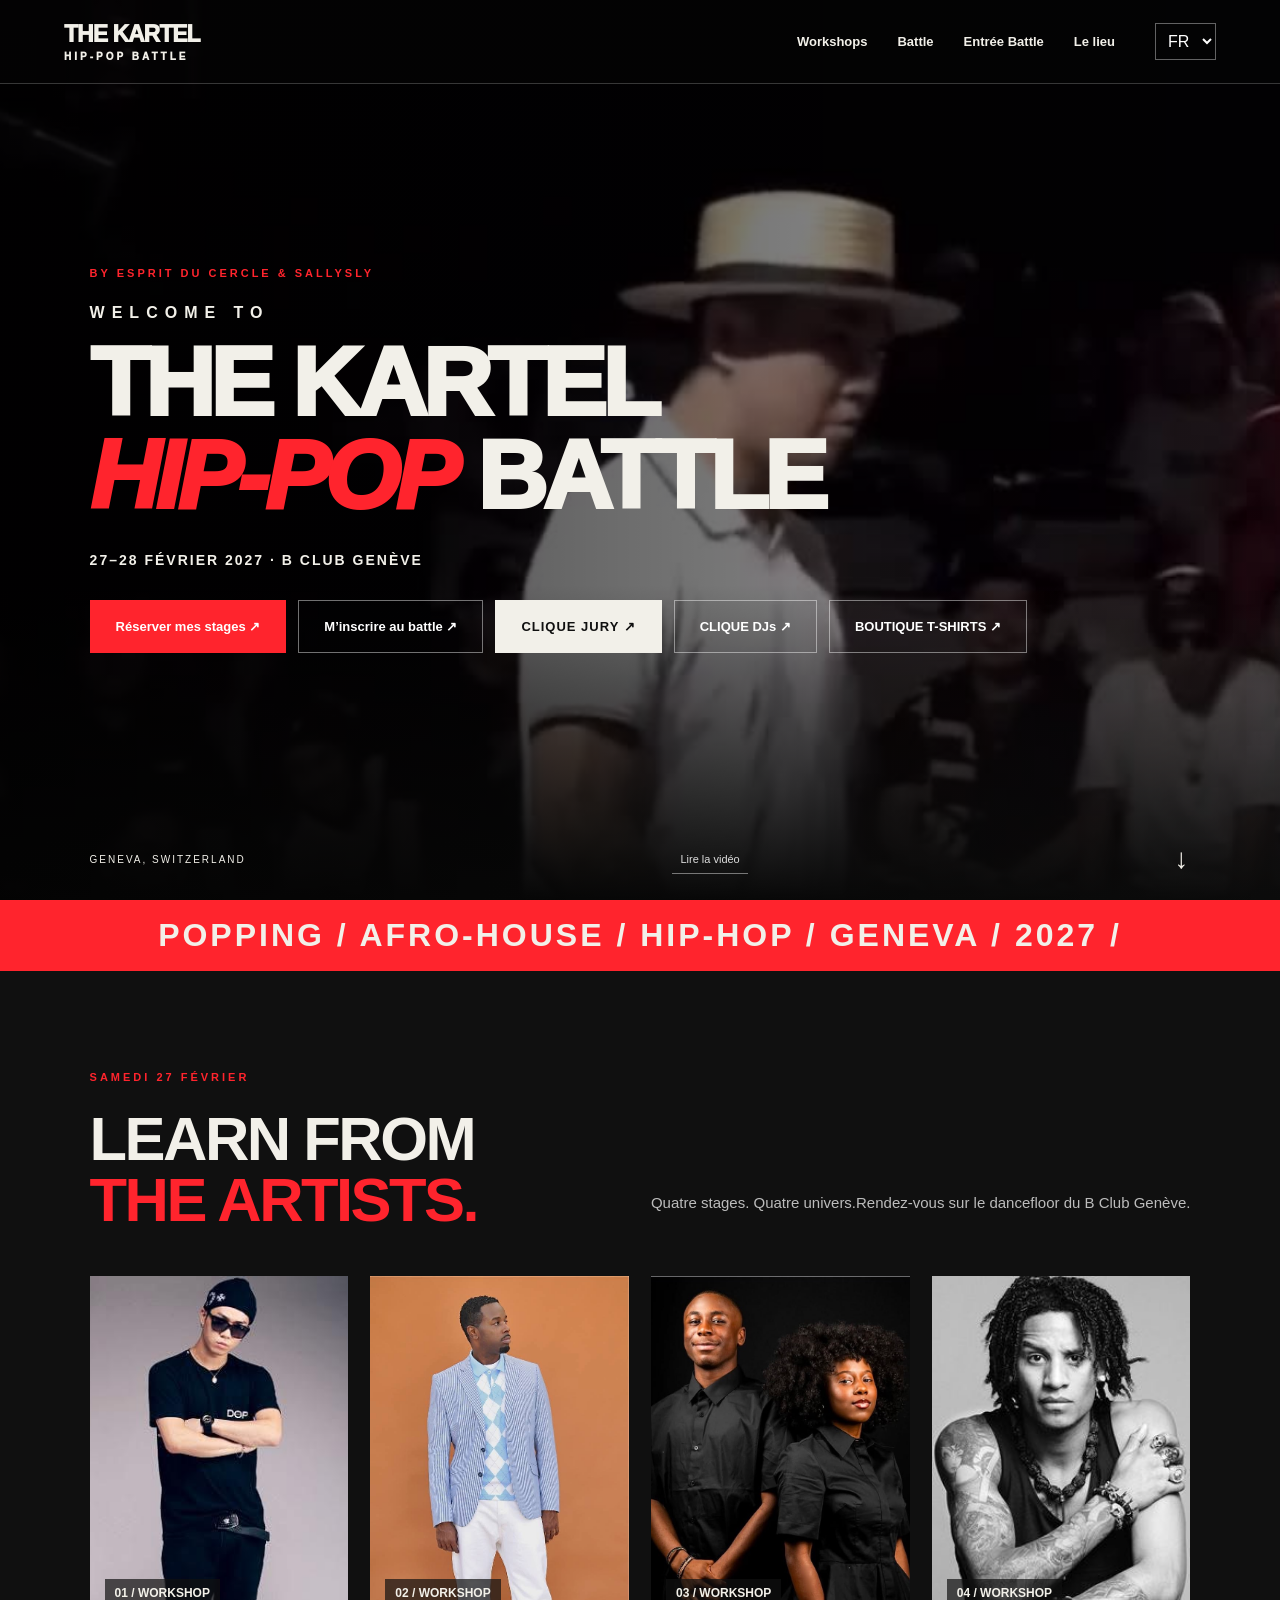
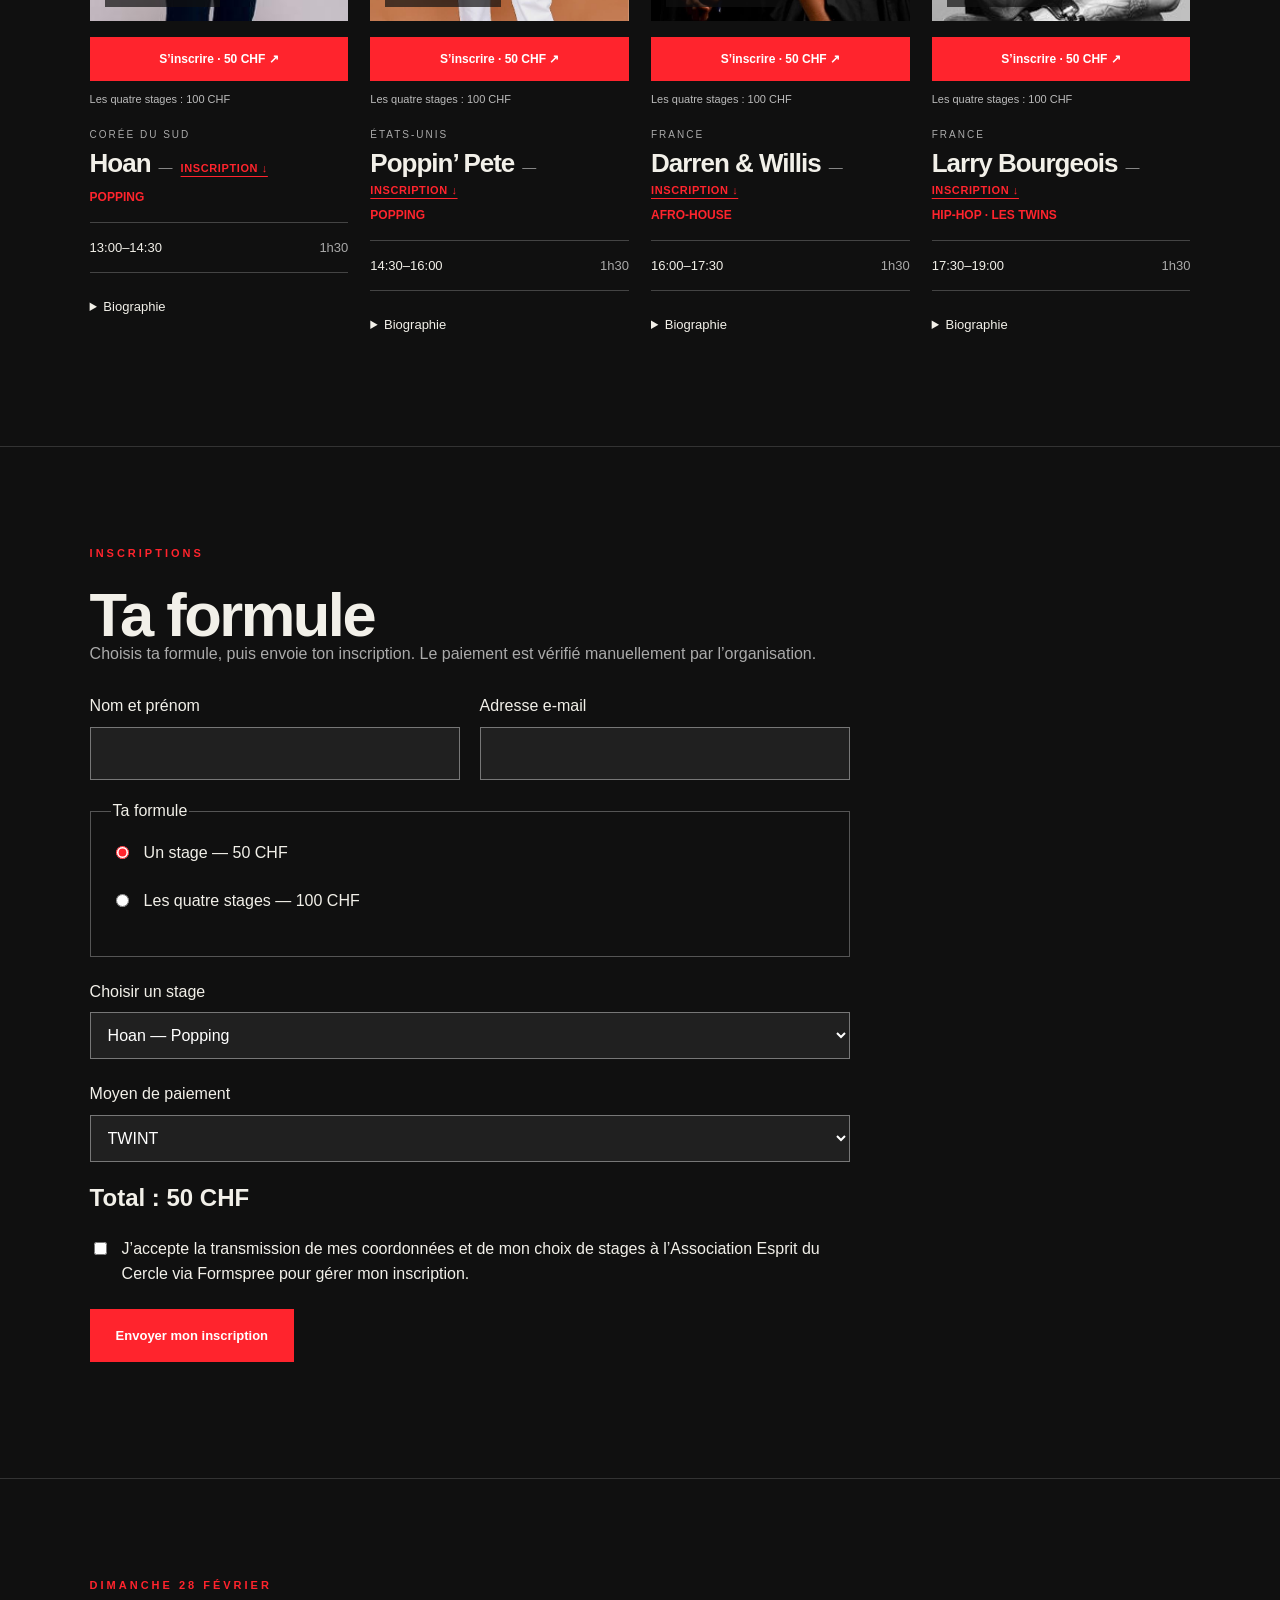
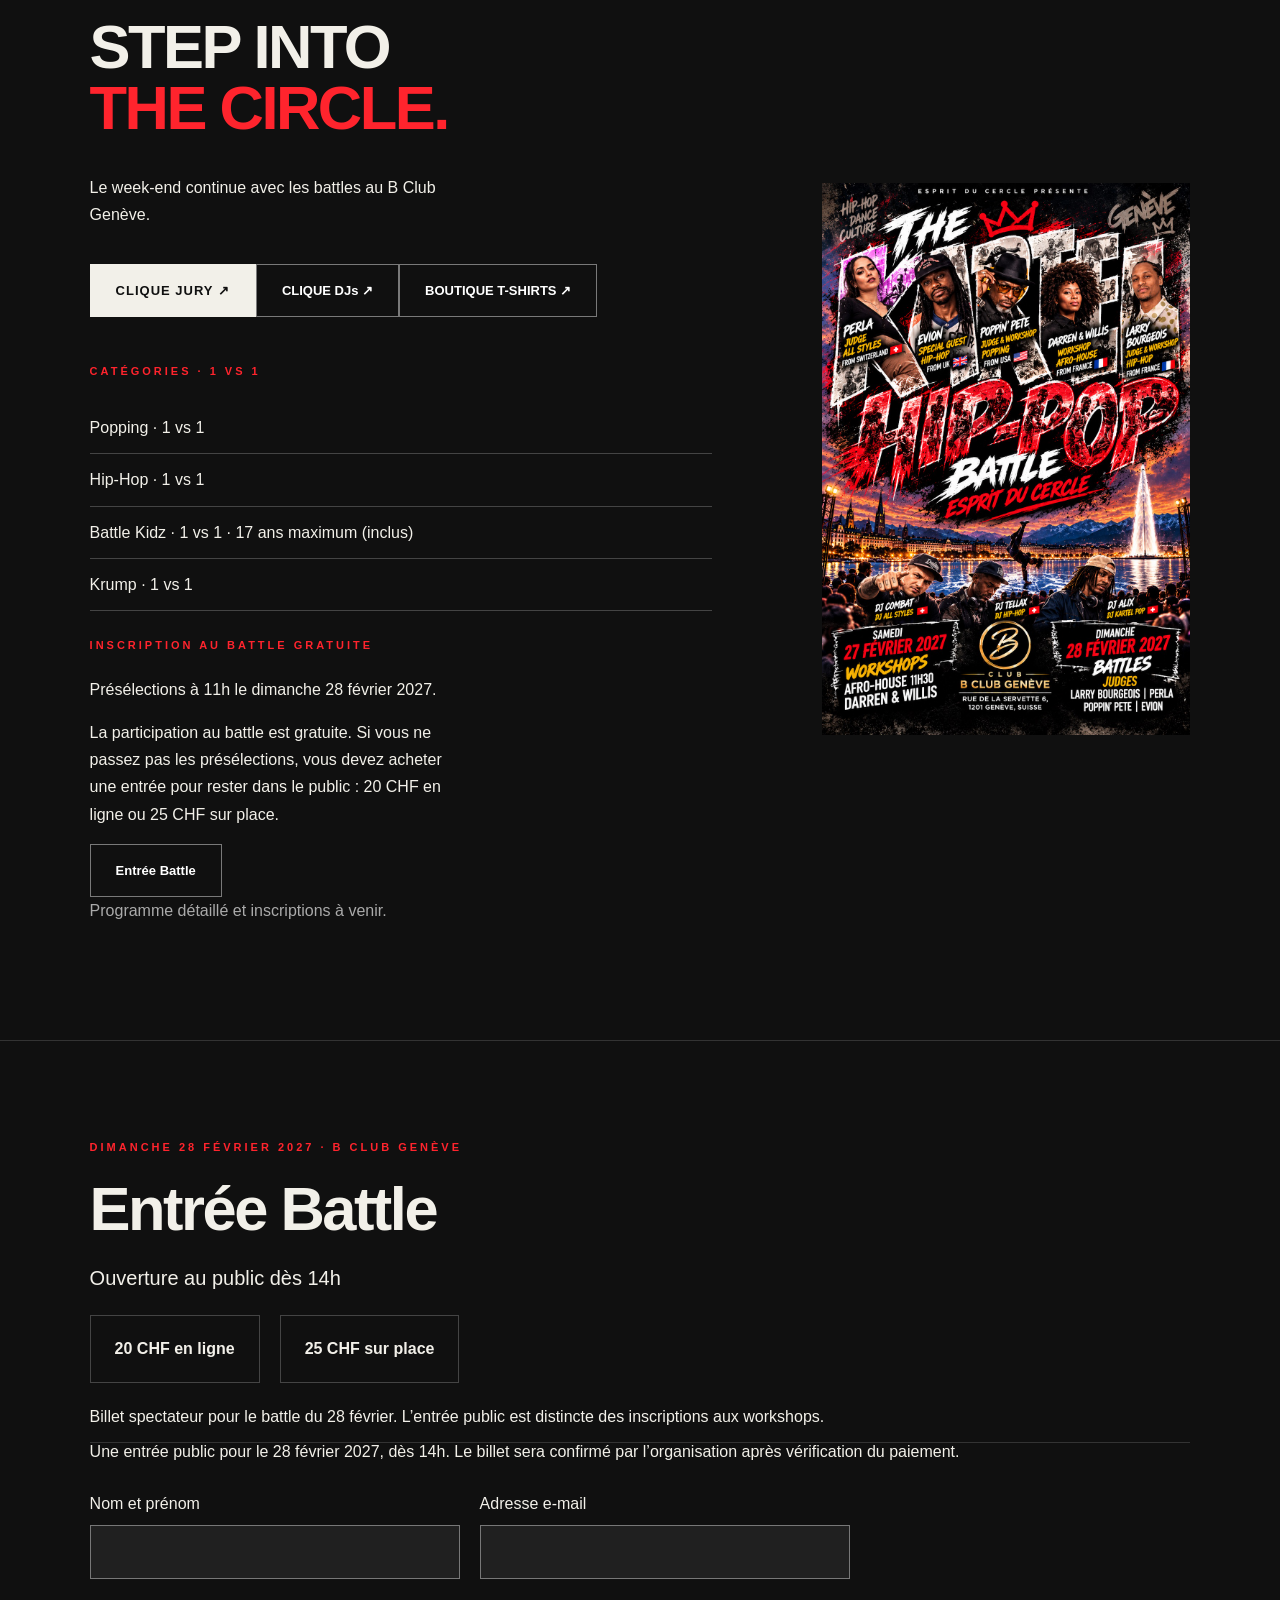
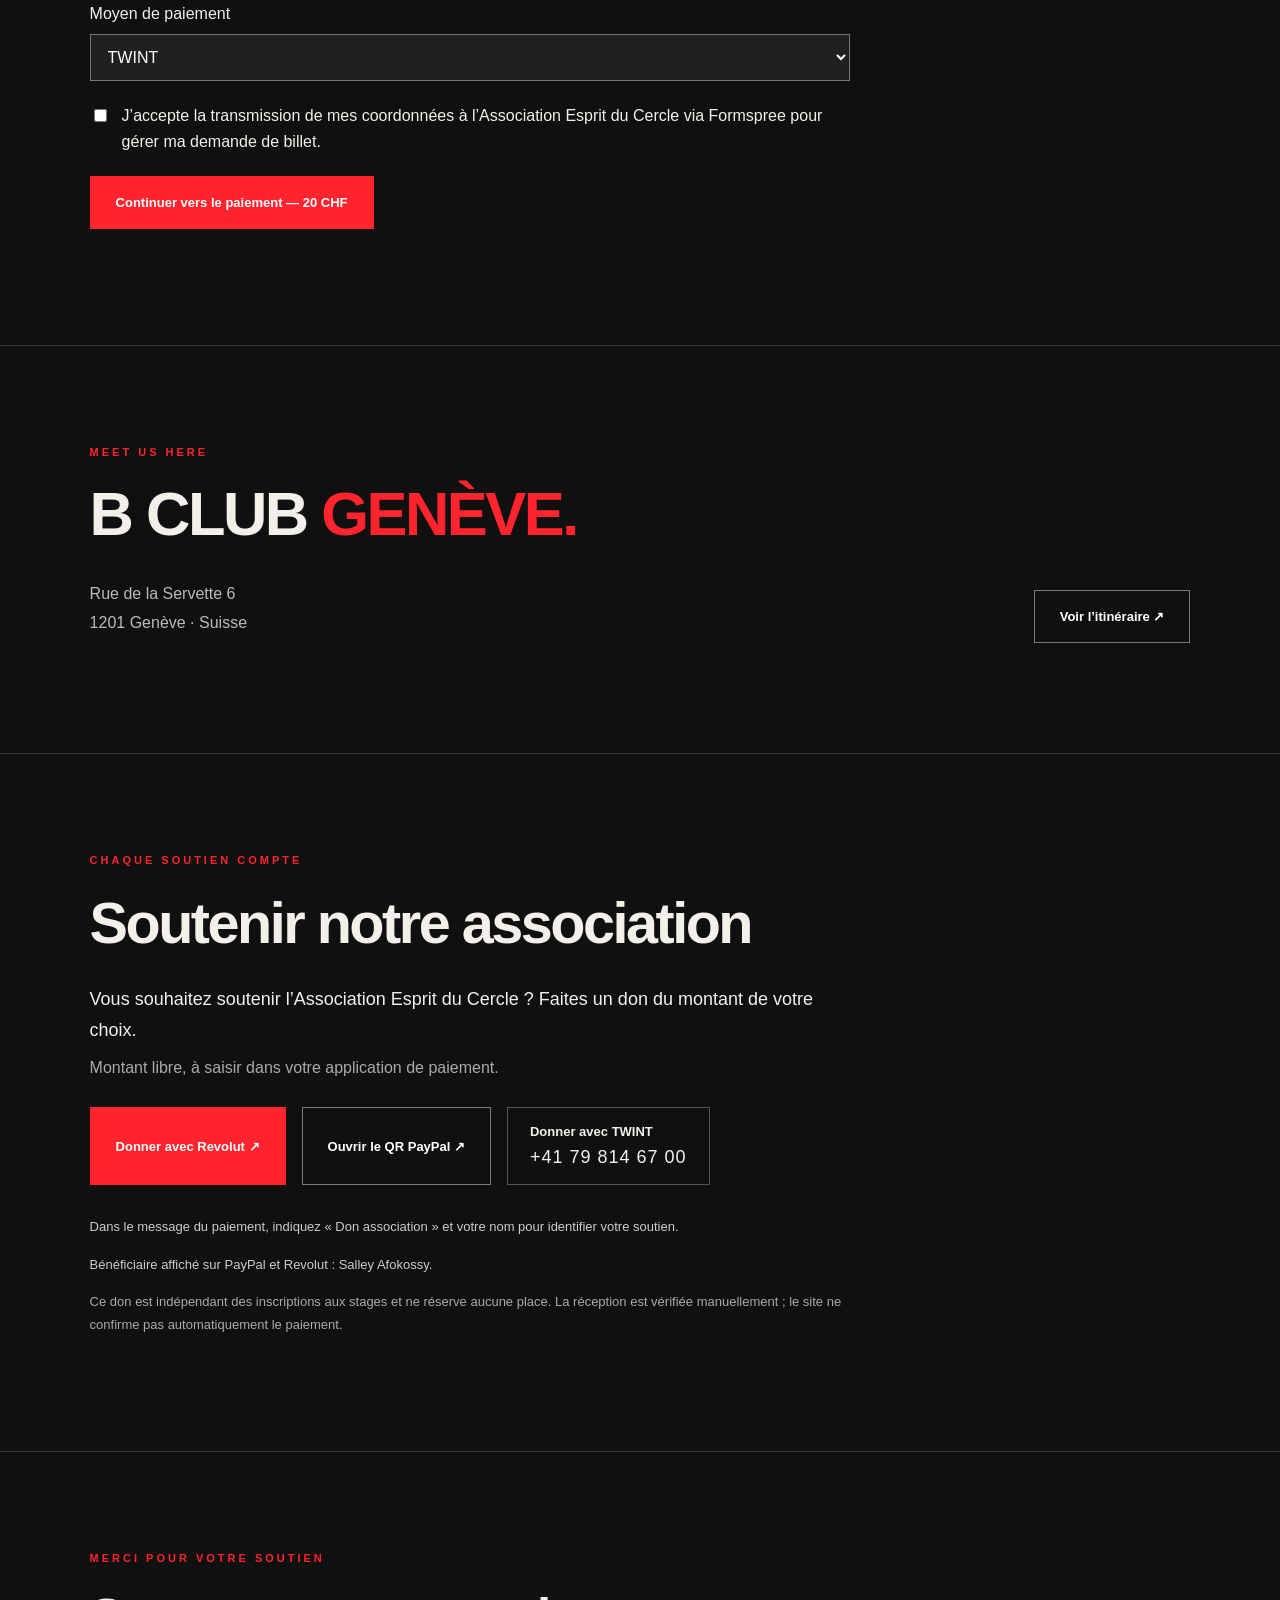
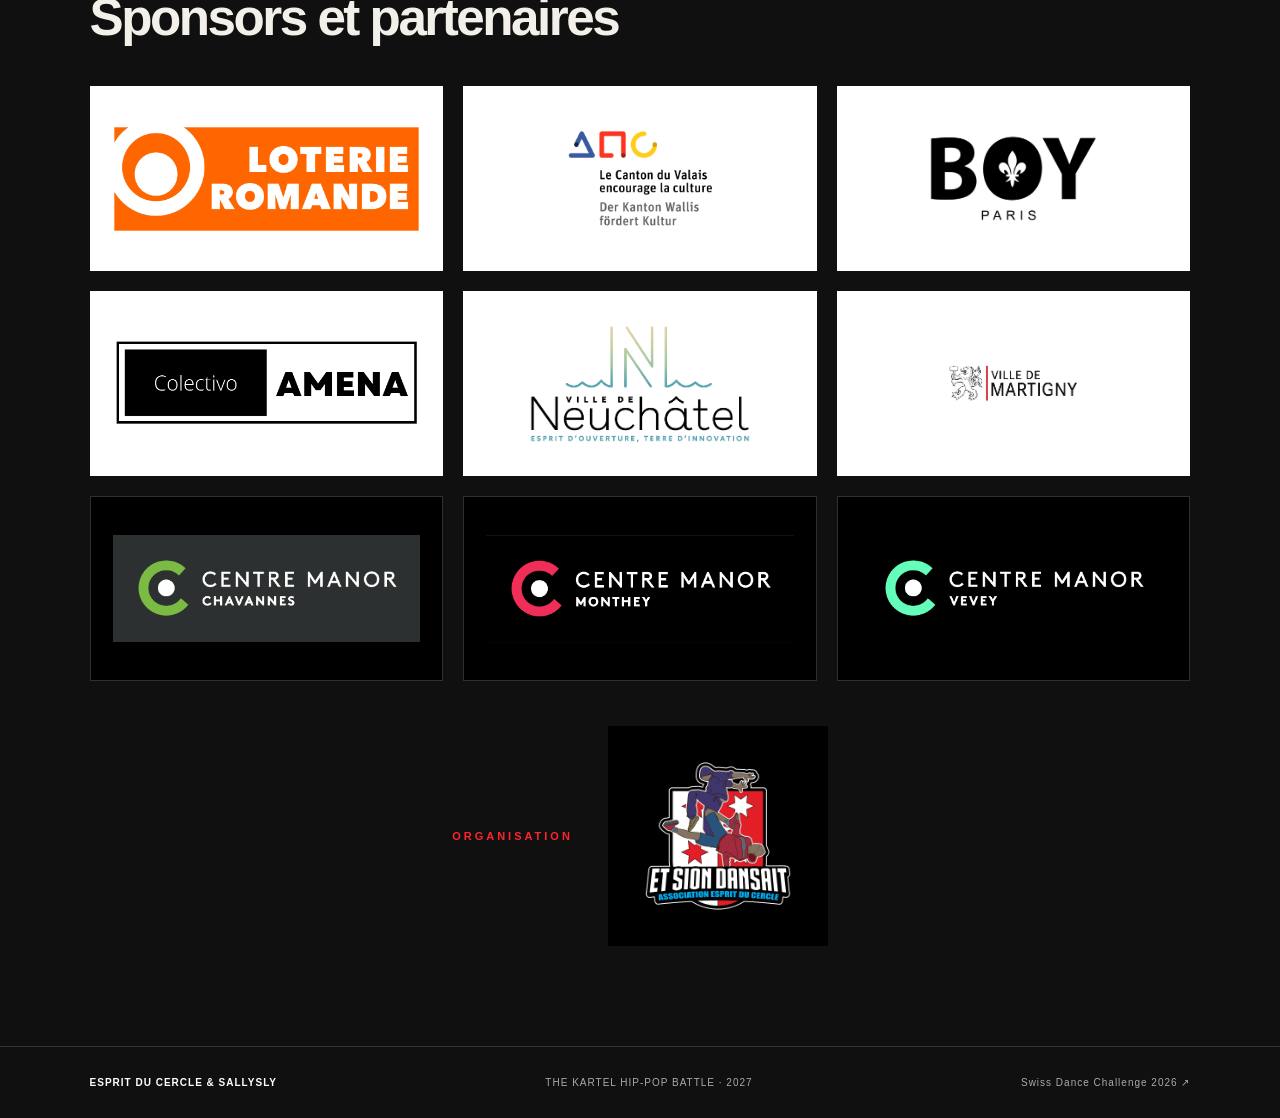
==== commit 93ba1a23: "Add multilingual T-shirt shop with four designs sizes basket Formspree orders and manual payment" ====
--- a/index.html
+++ b/index.html
@@ -1,7 +1,7 @@
 <!doctype html>
 <html lang="fr"><head><meta charset="utf-8"><meta name="viewport" content="width=device-width, initial-scale=1"><meta name="description" content="The Kartel Hip-Pop Battle — 27 et 28 février 2027 au B Club Genève. Workshops avec Hoan, Poppin’ Pete, Darren & Willis et Larry Bourgeois."><meta name="theme-color" content="#101010"><title>The Kartel Hip-Pop Battle — Genève 2027</title><link rel="stylesheet" href="kartel.css"></head>
 <body><header><a class="brand" href="#accueil">THE KARTEL<span>HIP-POP BATTLE</span></a><nav aria-label="Navigation"><a href="#workshops">Workshops</a><a href="#battle">Battle</a><a href="#entree-battle" data-i="entryNav">Entrée Battle</a><a href="#lieu" data-i="venue">Le lieu</a></nav><label class="language"><span class="sr">Langue</span><select id="language" aria-label="Langue"><option value="fr">FR</option><option value="en">EN</option><option value="de">DE</option><option value="it">IT</option></select></label></header>
-<main><section class="hero" id="accueil"><video id="cover" autoplay muted loop playsinline poster="assets/kartel/cover.jpg" aria-label="Vidéo de danse de couverture"><source src="assets/kartel/cover.mp4" type="video/mp4"></video><div class="shade"></div><div class="hero-copy"><p class="eyebrow">BY ESPRIT DU CERCLE & SALLYSLY</p><p class="welcome">WELCOME TO</p><h1>THE KARTEL<br><em>HIP-POP</em> BATTLE</h1><p class="date" data-i="date">27–28 FÉVRIER 2027 · B CLUB GENÈVE</p><div class="actions"><a class="button" href="#inscriptions" data-i="reserve">Réserver mes stages ↗</a><a class="button outline" href="#battle" data-i="join">M’inscrire au battle ↗</a><a class="button jury-cta" href="jury.html" data-i="juryLink">CLIQUE JURY ↗</a><a class="button outline" href="djs.html" data-i="djLink">CLIQUE DJs ↗</a></div></div><div class="hero-bottom"><span>GENEVA, SWITZERLAND</span><button id="video-toggle" type="button" data-i="pause">Mettre la vidéo en pause</button><a href="#workshops" aria-label="Voir les workshops">↓</a></div></section>
+<main><section class="hero" id="accueil"><video id="cover" autoplay muted loop playsinline poster="assets/kartel/cover.jpg" aria-label="Vidéo de danse de couverture"><source src="assets/kartel/cover.mp4" type="video/mp4"></video><div class="shade"></div><div class="hero-copy"><p class="eyebrow">BY ESPRIT DU CERCLE & SALLYSLY</p><p class="welcome">WELCOME TO</p><h1>THE KARTEL<br><em>HIP-POP</em> BATTLE</h1><p class="date" data-i="date">27–28 FÉVRIER 2027 · B CLUB GENÈVE</p><div class="actions"><a class="button" href="#inscriptions" data-i="reserve">Réserver mes stages ↗</a><a class="button outline" href="#battle" data-i="join">M’inscrire au battle ↗</a><a class="button jury-cta" href="jury.html" data-i="juryLink">CLIQUE JURY ↗</a><a class="button outline" href="djs.html" data-i="djLink">CLIQUE DJs ↗</a><a class="button outline" href="boutique.html" data-i="shopLink">BOUTIQUE T-SHIRTS ↗</a></div></div><div class="hero-bottom"><span>GENEVA, SWITZERLAND</span><button id="video-toggle" type="button" data-i="pause">Mettre la vidéo en pause</button><a href="#workshops" aria-label="Voir les workshops">↓</a></div></section>
 <div class="ticker" aria-hidden="true">POPPING / AFRO-HOUSE / HIP-HOP / GENEVA / 2027 /</div>
 <section class="section" id="workshops"><div class="section-heading"><div><p class="eyebrow" data-i="saturday">SAMEDI 27 FÉVRIER</p><h2>LEARN FROM<br><em>THE ARTISTS.</em></h2></div><p class="intro" data-i="intro">Quatre stages. Quatre univers.<br>Rendez-vous sur le dancefloor du B Club Genève.</p></div><div class="workshop-grid" id="cards"></div></section>
 <section class="section registration" id="inscriptions" aria-labelledby="registration-title">
@@ -19,5 +19,5 @@
 </form><p id="registration-status" role="status" aria-live="polite"></p>
 <div id="registration-payment" class="notice" hidden style="display:none"><div><strong data-r="payment">Paiement TWINT</strong><p data-r="payinfo">Envoie le montant indiqué au +41 79 814 67 00 et indique ton nom ainsi que la référence ci-dessous dans le message du paiement.</p><p><a id="revolut-payment-link" class="button" href="https://revolut.me/salleyxae5" target="_blank" rel="noopener" hidden>Revolut ↗</a><a id="paypal-payment-qr" href="assets/kartel/paypal-qr.jpeg" target="_blank" rel="noopener" hidden><img src="assets/kartel/paypal-qr.jpeg" alt="QR PayPal — Salley Afokossy" style="width:100%;max-width:280px;height:auto"></a></p><p><span data-r="total">Total</span> : <strong id="payment-amount"></strong></p><p><span data-r="ref">Référence</span> : <strong id="payment-reference"></strong></p><p data-r="note">Conserve cette référence. Aucun e-mail de confirmation automatique ni contrôle automatique du paiement n’est garanti par ce formulaire.</p></div></div>
 </section>
-<section class="battle section" id="battle"><div><p class="eyebrow" data-i="sunday">DIMANCHE 28 FÉVRIER</p><h2>STEP INTO<br><em>THE CIRCLE.</em></h2><p data-i="battleText">Le week-end continue avec les battles au B Club Genève.</p><a class="button jury-cta" href="jury.html" data-i="juryLink">CLIQUE JURY ↗</a><a class="button outline" href="djs.html" data-i="djLink">CLIQUE DJs ↗</a><div class="battle-categories" style="margin:28px 0"><p class="eyebrow" data-i="battleCategories">CATÉGORIES · 1 VS 1</p><ul style="list-style:none;padding:0;line-height:1.7"><li style="padding:12px 0;border-bottom:1px solid #444" data-i="battlePopping">Popping · 1 vs 1</li><li style="padding:12px 0;border-bottom:1px solid #444" data-i="battleHipHop">Hip-Hop · 1 vs 1</li><li style="padding:12px 0;border-bottom:1px solid #444" data-i="battleKidz">Battle Kidz · 1 vs 1 · 17 ans maximum (inclus)</li><li style="padding:12px 0;border-bottom:1px solid #444" data-i="battleKrump">Krump · 1 vs 1</li></ul></div><div class="battle-admission"><p class="eyebrow" data-i="battleFree">INSCRIPTION AU BATTLE GRATUITE</p><p data-i="battleSelection">Présélections à 11h le dimanche 28 février 2027.</p><p data-i="battleAccess">La participation au battle est gratuite. Si vous ne passez pas les présélections, vous devez acheter une entrée pour rester dans le public : 20 CHF en ligne ou 25 CHF sur place.</p><a class="button outline" href="#entree-battle" data-i="entryNav">Entrée Battle</a></div><p class="muted" data-i="battleSoon">Programme détaillé et inscriptions à venir.</p></div><a href="assets/kartel/affiche.jpg" target="_blank" rel="noopener" aria-label="Ouvrir l’affiche de l’événement"><img src="assets/kartel/affiche.jpg" loading="lazy" alt="Affiche The Kartel Hip-Pop Battle, Genève, 27 et 28 février 2027"></a></section>
+<section class="battle section" id="battle"><div><p class="eyebrow" data-i="sunday">DIMANCHE 28 FÉVRIER</p><h2>STEP INTO<br><em>THE CIRCLE.</em></h2><p data-i="battleText">Le week-end continue avec les battles au B Club Genève.</p><a class="button jury-cta" href="jury.html" data-i="juryLink">CLIQUE JURY ↗</a><a class="button outline" href="djs.html" data-i="djLink">CLIQUE DJs ↗</a><a class="button outline" href="boutique.html" data-i="shopLink">BOUTIQUE T-SHIRTS ↗</a><div class="battle-categories" style="margin:28px 0"><p class="eyebrow" data-i="battleCategories">CATÉGORIES · 1 VS 1</p><ul style="list-style:none;padding:0;line-height:1.7"><li style="padding:12px 0;border-bottom:1px solid #444" data-i="battlePopping">Popping · 1 vs 1</li><li style="padding:12px 0;border-bottom:1px solid #444" data-i="battleHipHop">Hip-Hop · 1 vs 1</li><li style="padding:12px 0;border-bottom:1px solid #444" data-i="battleKidz">Battle Kidz · 1 vs 1 · 17 ans maximum (inclus)</li><li style="padding:12px 0;border-bottom:1px solid #444" data-i="battleKrump">Krump · 1 vs 1</li></ul></div><div class="battle-admission"><p class="eyebrow" data-i="battleFree">INSCRIPTION AU BATTLE GRATUITE</p><p data-i="battleSelection">Présélections à 11h le dimanche 28 février 2027.</p><p data-i="battleAccess">La participation au battle est gratuite. Si vous ne passez pas les présélections, vous devez acheter une entrée pour rester dans le public : 20 CHF en ligne ou 25 CHF sur place.</p><a class="button outline" href="#entree-battle" data-i="entryNav">Entrée Battle</a></div><p class="muted" data-i="battleSoon">Programme détaillé et inscriptions à venir.</p></div><a href="assets/kartel/affiche.jpg" target="_blank" rel="noopener" aria-label="Ouvrir l’affiche de l’événement"><img src="assets/kartel/affiche.jpg" loading="lazy" alt="Affiche The Kartel Hip-Pop Battle, Genève, 27 et 28 février 2027"></a></section>
 <section class="section" id="entree-battle" aria-labelledby="entry-title" style="border-top:1px solid #333"><p class="eyebrow" data-i="entryDate">DIMANCHE 28 FÉVRIER 2027 · B CLUB GENÈVE</p><h2 id="entry-title" data-i="entryTitle">Entrée Battle</h2><div style="margin-top:28px;font-size:20px"><p data-i="entryPublic">Ouverture au public dès 14h</p></div><div style="display:flex;flex-wrap:wrap;gap:20px;margin:25px 0"><div class="notice" style="margin:0"><strong data-i="entryOnline">20 CHF en ligne</strong></div><div class="notice" style="margin:0"><strong data-i="entryDoor">25 CHF sur place</strong></div></div><p data-i="entryDescription">Billet spectateur pour le battle du 28 février. L’entrée public est distincte des inscriptions aux workshops.</p><div class="registration"><p data-i="ticketInfo">Une entrée public pour le 28 février 2027, dès 14h. Le billet sera confirmé par l’organisation après vérification du paiement.</p><form id="ticket-form" action="https://formspree.io/f/xojnbbkr" method="POST"><input name="_gotcha" hidden tabindex="-1" autocomplete="off"><div class="registration-fields"><label><span data-i="ticketName">Nom et prénom</span><input name="name" autocomplete="name" maxlength="120" required></label><label><span data-i="ticketEmail">Adresse e-mail</span><input name="email" type="email" autocomplete="email" maxlength="254" required></label></div><label><span data-i="ticketMethod">Moyen de paiement</span><select name="payment_method"><option>TWINT</option><option>PayPal</option><option>Revolut</option></select></label><label class="registration-choice"><input name="consent" type="checkbox" value="yes" required><span data-i="ticketConsent">J’accepte la transmission de mes coordonnées à l’Association Esprit du Cercle via Formspree pour gérer ma demande de billet.</span></label><button class="button" type="submit" data-i="ticketSubmit">Continuer vers le paiement — 20 CHF</button></form><p id="ticket-status" role="status" aria-live="polite"></p><div id="ticket-payment" hidden><p data-i="ticketReference">Indique ton nom et la référence ci-dessous dans le paiement. Montant : 20 CHF.</p><p><strong id="ticket-reference"></strong></p><p id="ticket-twint">TWINT : +41 79 814 67 00</p><a id="ticket-revolut" class="button" href="https://revolut.me/salleyxae5" target="_blank" rel="noopener" data-i="ticketOpen">Ouvrir le paiement</a><a id="ticket-paypal" class="button outline" href="assets/kartel/paypal-qr.jpeg" target="_blank" rel="noopener" data-i="ticketQR">Ouvrir le QR PayPal</a></div></div></section><section class="section venue" id="lieu"><p class="eyebrow">MEET US HERE</p><h2>B CLUB <em>GENÈVE.</em></h2><div class="venue-row"><p>Rue de la Servette 6<br>1201 Genève · Suisse</p><a class="button outline" href="https://www.google.com/maps/search/?api=1&query=B+Club+Rue+de+la+Servette+6+Gen%C3%A8ve" target="_blank" rel="noopener" data-i="map">Voir l’itinéraire ↗</a></div></section><section class="section donation-section" id="soutenir" aria-labelledby="donation-heading"><p class="eyebrow" data-i="donationEyebrow">CHAQUE SOUTIEN COMPTE</p><h2 id="donation-heading" data-i="donationTitle">Soutenir notre association</h2><p class="donation-intro" data-i="donationIntro">Vous souhaitez soutenir l’Association Esprit du Cercle ? Faites un don du montant de votre choix.</p><p class="muted" data-i="donationFree">Montant libre, à saisir dans votre application de paiement.</p><div class="donation-methods"><a class="button" href="https://revolut.me/salleyxae5" target="_blank" rel="noopener" data-i="donationRevolut">Donner avec Revolut ↗</a><a class="button outline" href="assets/kartel/paypal-qr.jpeg" target="_blank" rel="noopener" data-i="donationPayPal">Ouvrir le QR PayPal ↗</a><div class="donation-twint"><strong data-i="donationTwint">Donner avec TWINT</strong><span>+41 79 814 67 00</span></div></div><div class="donation-details"><p data-i="donationReference">Dans le message du paiement, indiquez « Don association » et votre nom pour identifier votre soutien.</p><p data-i="donationRecipient">Bénéficiaire affiché sur PayPal et Revolut : Salley Afokossy.</p><p class="muted" data-i="donationNote">Ce don est indépendant des inscriptions aux stages et ne réserve aucune place. La réception est vérifiée manuellement ; le site ne confirme pas automatiquement le paiement.</p></div></section><section class="section sponsor-section" id="sponsors" aria-labelledby="sponsor-heading"><p class="eyebrow" data-i="sponsorThanks">MERCI POUR VOTRE SOUTIEN</p><h2 id="sponsor-heading" data-i="sponsorTitle">Sponsors et partenaires</h2><div class="sponsor-grid"><div class="sponsor-logo "><img src="assets/sponsors/loterie-romande.jpg" alt="Loterie Romande" loading="lazy" decoding="async"></div><div class="sponsor-logo "><img src="assets/sponsors/culture-valais.png" alt="Le Canton du Valais encourage la culture" loading="lazy" decoding="async"></div><div class="sponsor-logo "><img src="assets/sponsors/boy-paris.jpg" alt="BOY Paris" loading="lazy" decoding="async"></div><div class="sponsor-logo "><img src="assets/sponsors/amena.png" alt="Colectivo AMENA" loading="lazy" decoding="async"></div><div class="sponsor-logo "><img src="assets/sponsors/neuchatel.png" alt="Ville de Neuchâtel" loading="lazy" decoding="async"></div><div class="sponsor-logo "><img src="assets/sponsors/martigny.png" alt="Ville de Martigny" loading="lazy" decoding="async"></div><div class="sponsor-logo dark"><img src="assets/sponsors/manor-chavannes.jpg" alt="Centre Manor Chavannes" loading="lazy" decoding="async"></div><div class="sponsor-logo dark"><img src="assets/sponsors/manor-monthey.jpg" alt="Centre Manor Monthey" loading="lazy" decoding="async"></div><div class="sponsor-logo dark"><img src="assets/sponsors/manor-vevey.jpg" alt="Centre Manor Vevey" loading="lazy" decoding="async"></div></div><div class="sponsor-organizer"><p class="eyebrow" data-i="organizerLabel">ORGANISATION</p><img src="assets/sponsors/esprit-du-cercle.png" alt="Association Esprit du Cercle — Et Sion Dansait" loading="lazy" decoding="async" width="220" height="220"></div></section></main><footer><strong>ESPRIT DU CERCLE & SALLYSLY</strong><span>THE KARTEL HIP-POP BATTLE · 2027</span><a href="swiss-dance-2026.html">Swiss Dance Challenge 2026 ↗</a></footer><script src="kartel.js"></script></body></html>
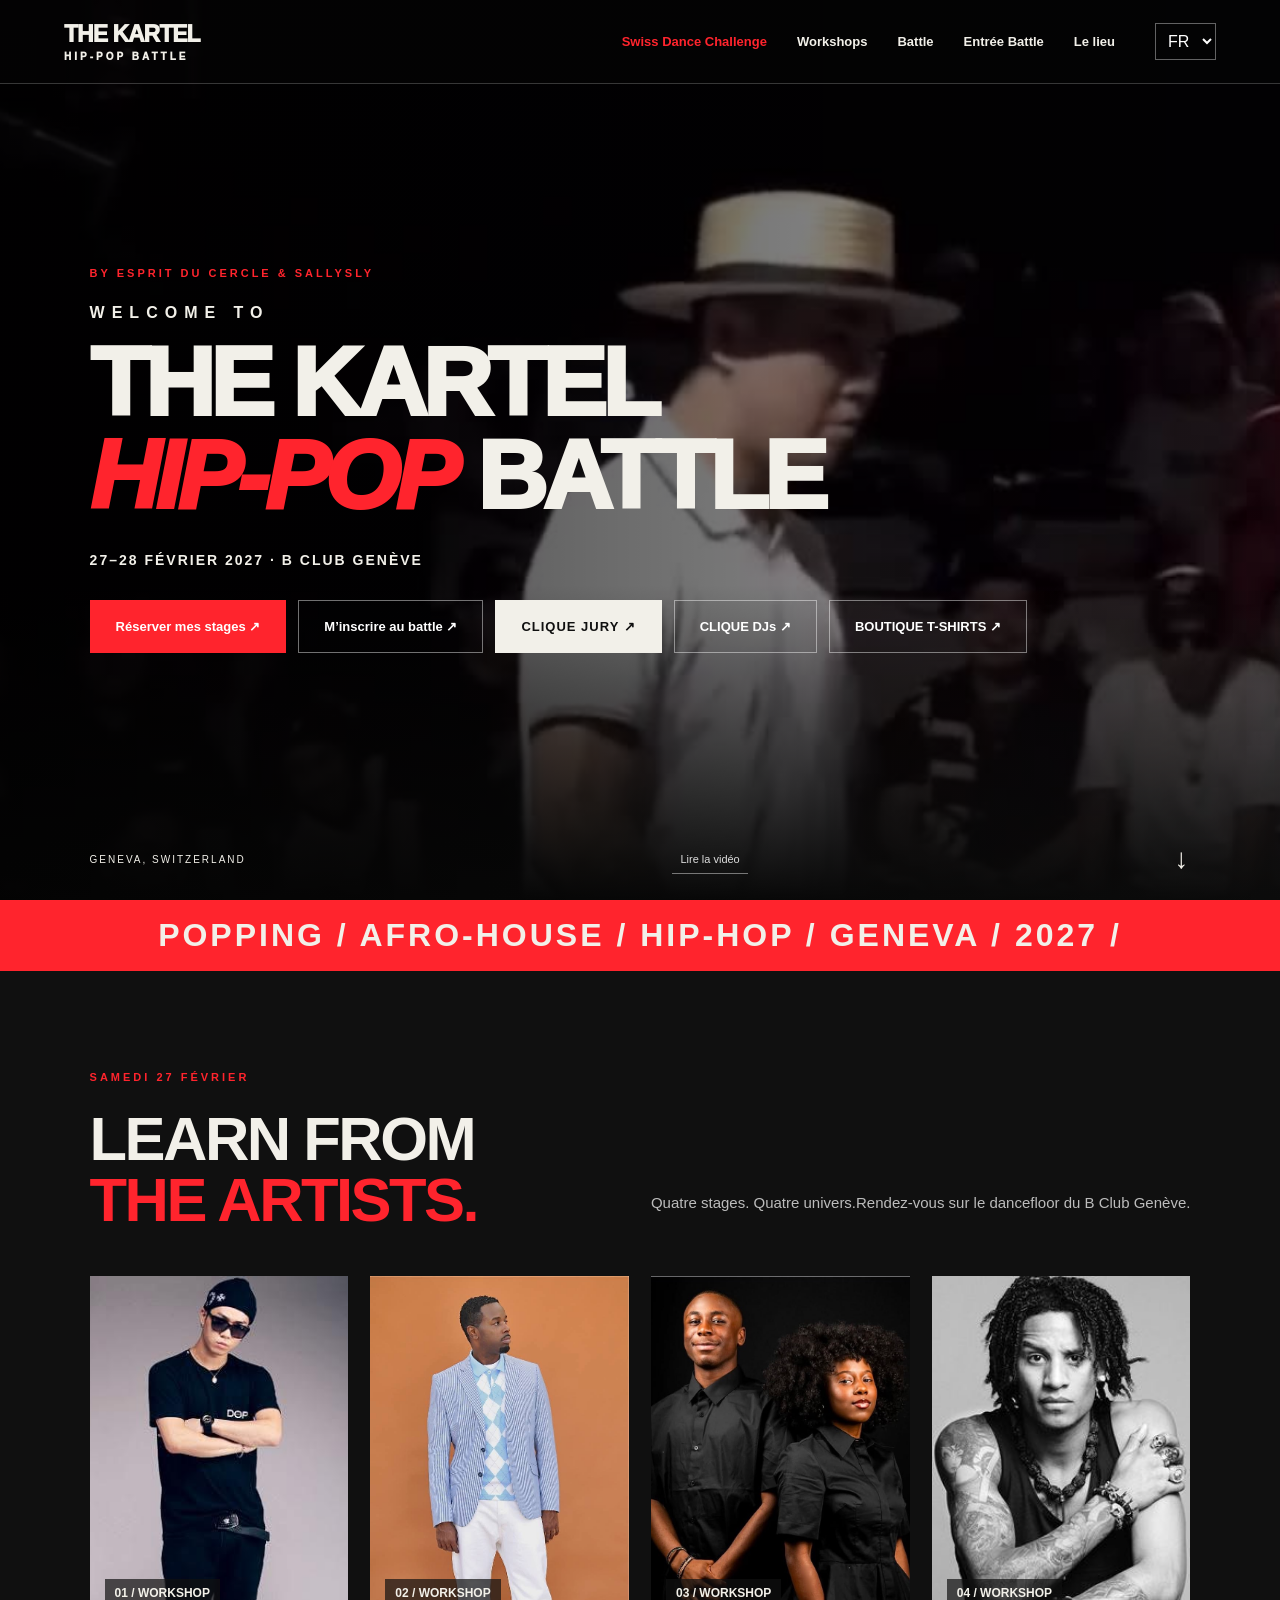
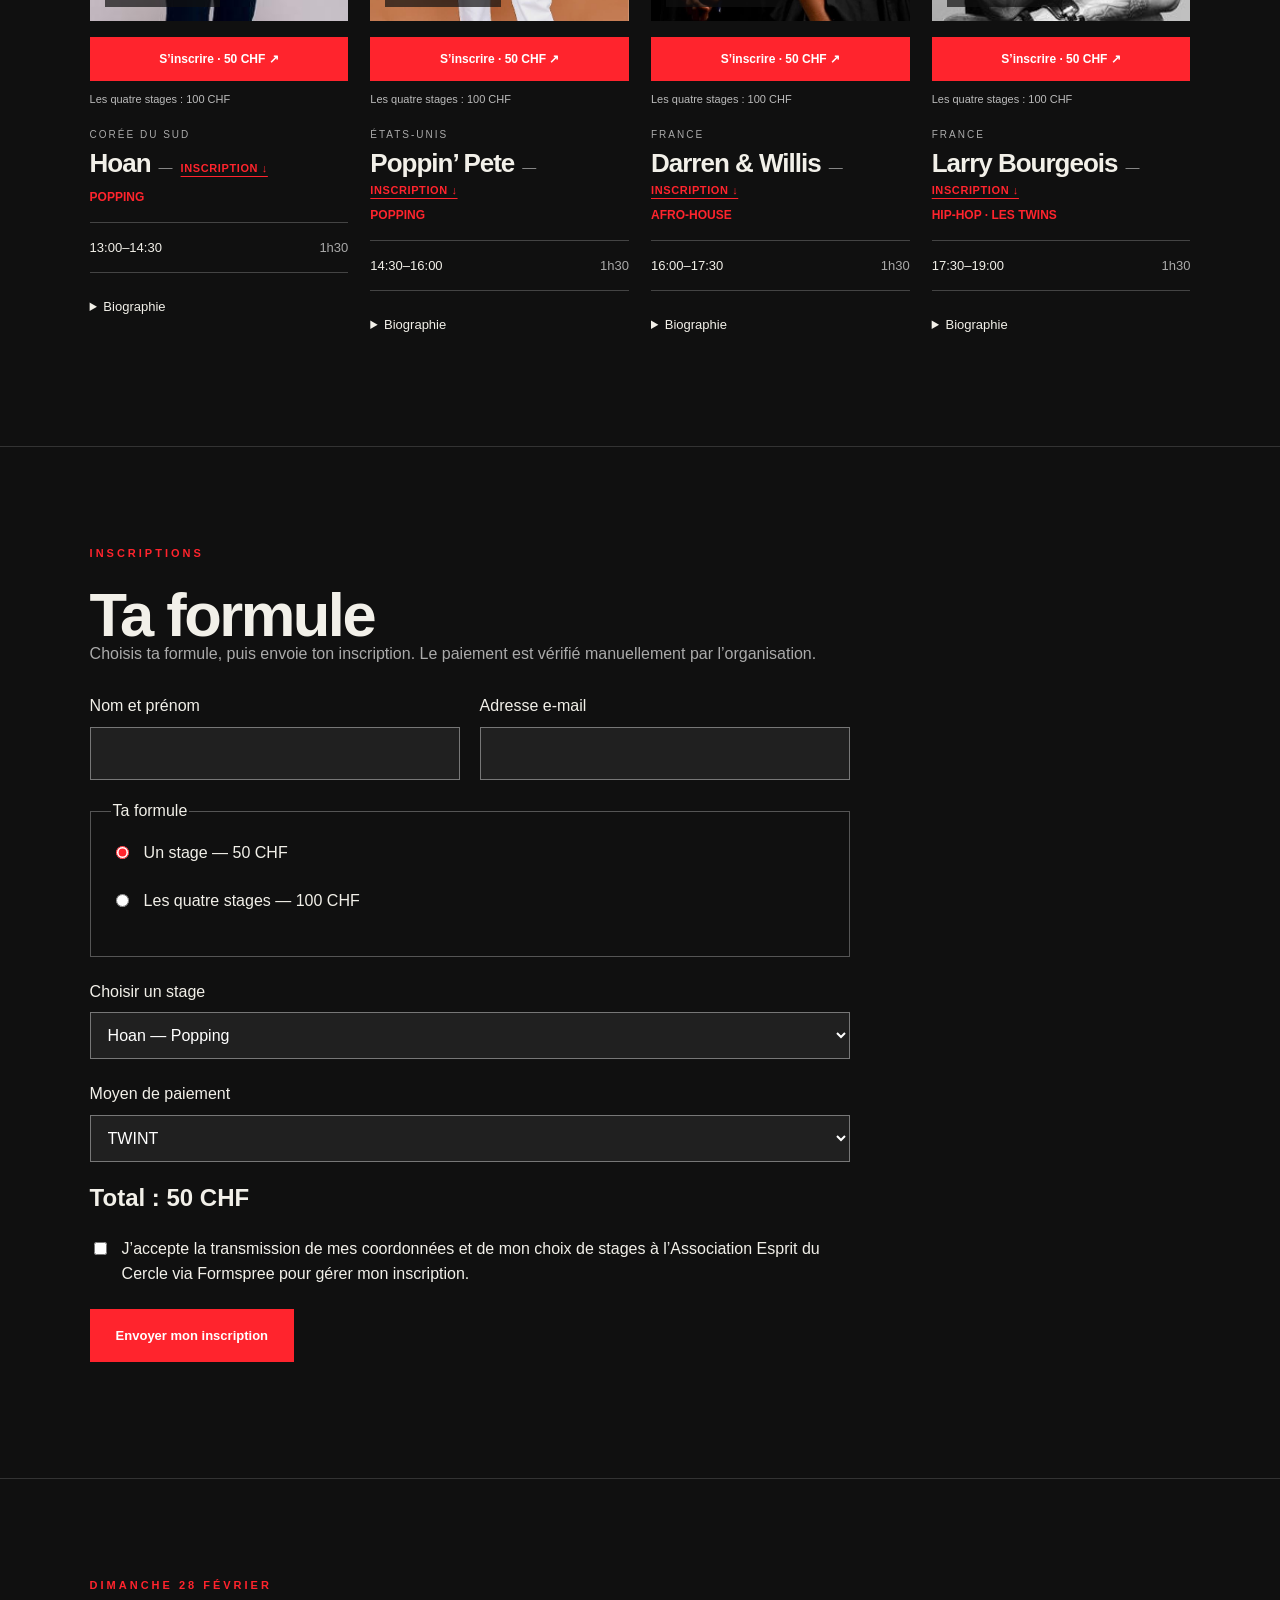
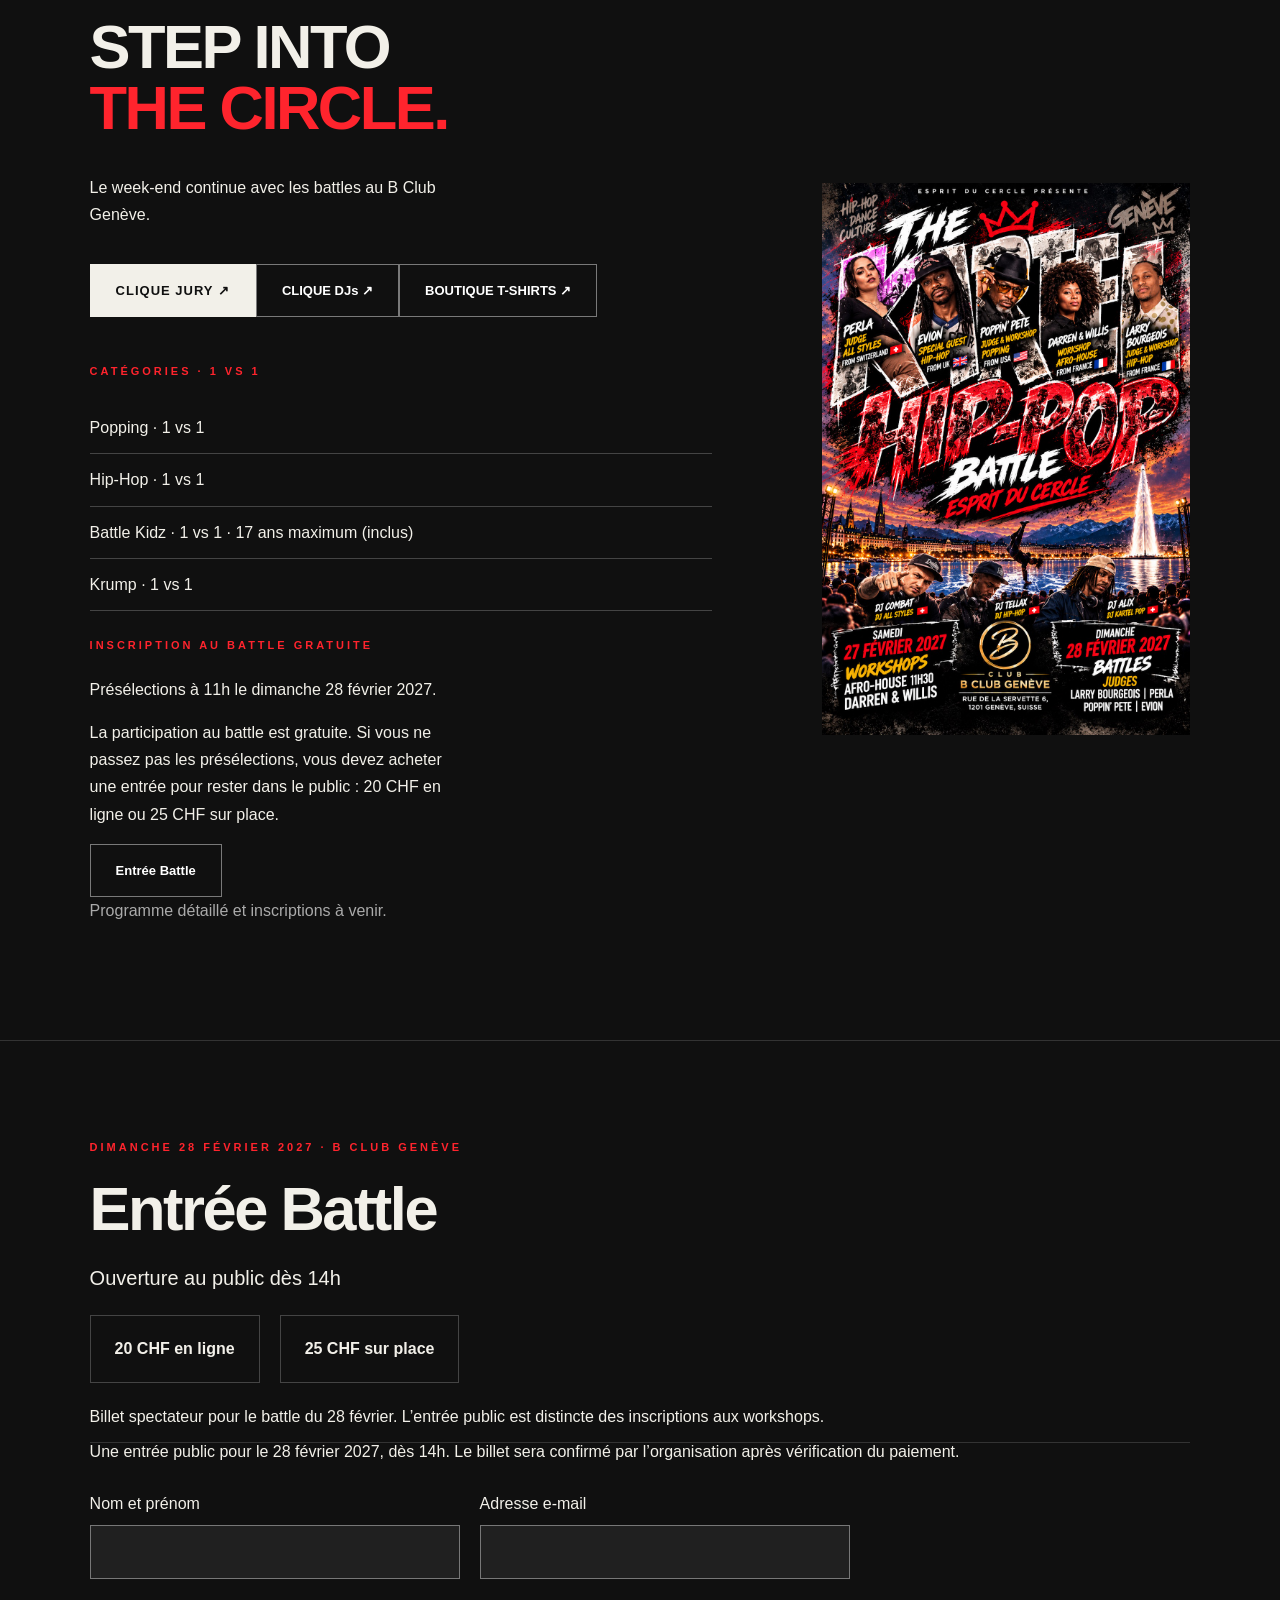
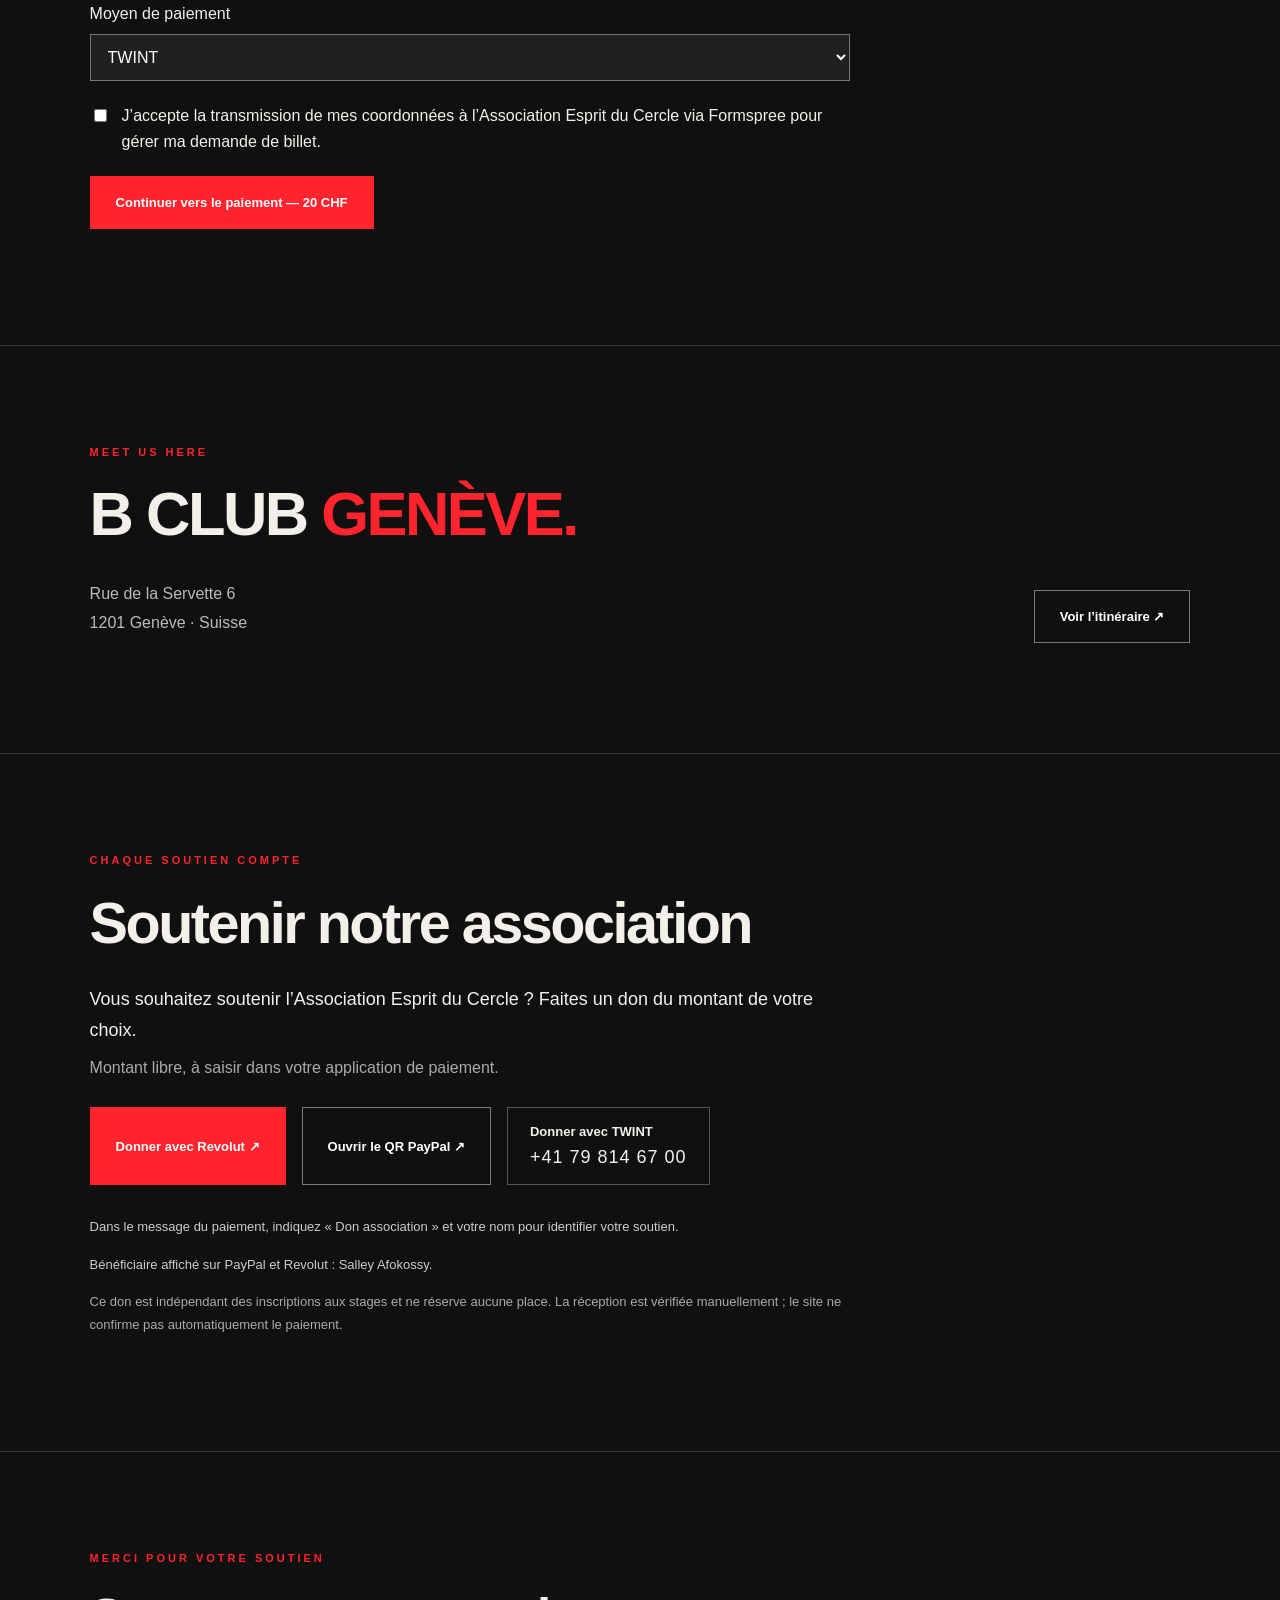
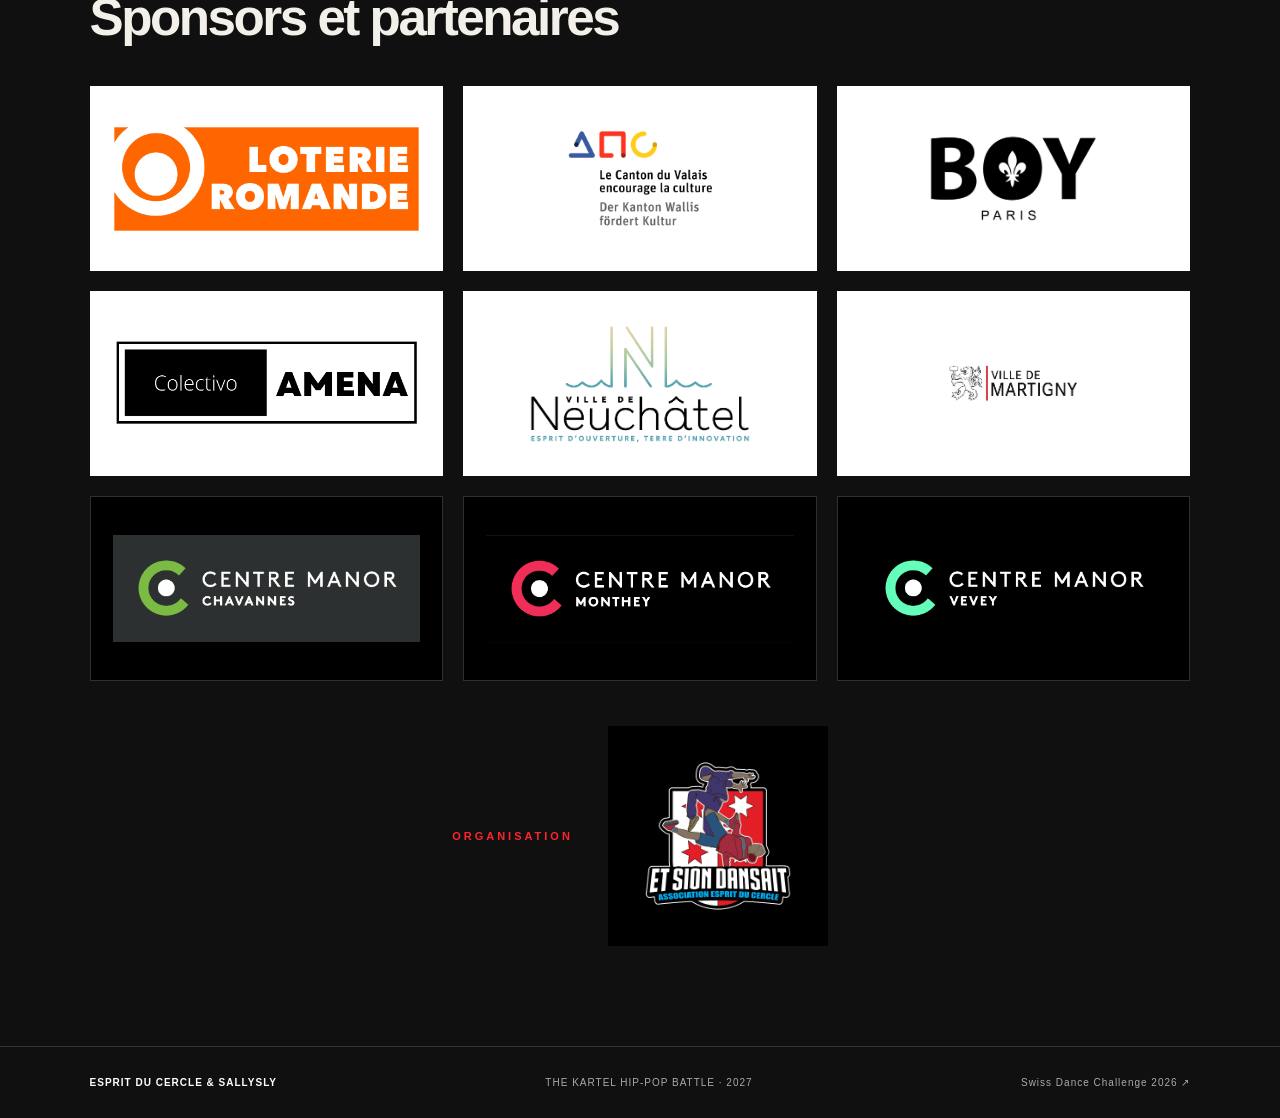
==== commit 2ba7230f: "Add Swiss Dance Challenge navigation tab" ====
--- a/index.html
+++ b/index.html
@@ -1,6 +1,13 @@
 <!doctype html>
-<html lang="fr"><head><meta charset="utf-8"><meta name="viewport" content="width=device-width, initial-scale=1"><meta name="description" content="The Kartel Hip-Pop Battle — 27 et 28 février 2027 au B Club Genève. Workshops avec Hoan, Poppin’ Pete, Darren & Willis et Larry Bourgeois."><meta name="theme-color" content="#101010"><title>The Kartel Hip-Pop Battle — Genève 2027</title><link rel="stylesheet" href="kartel.css"></head>
-<body><header><a class="brand" href="#accueil">THE KARTEL<span>HIP-POP BATTLE</span></a><nav aria-label="Navigation"><a href="#workshops">Workshops</a><a href="#battle">Battle</a><a href="#entree-battle" data-i="entryNav">Entrée Battle</a><a href="#lieu" data-i="venue">Le lieu</a></nav><label class="language"><span class="sr">Langue</span><select id="language" aria-label="Langue"><option value="fr">FR</option><option value="en">EN</option><option value="de">DE</option><option value="it">IT</option></select></label></header>
+<html lang="fr"><head><meta charset="utf-8"><meta name="viewport" content="width=device-width, initial-scale=1"><meta name="description" content="The Kartel Hip-Pop Battle — 27 et 28 février 2027 au B Club Genève. Workshops avec Hoan, Poppin’ Pete, Darren & Willis et Larry Bourgeois."><meta name="theme-color" content="#101010"><title>The Kartel Hip-Pop Battle — Genève 2027</title><link rel="stylesheet" href="kartel.css"><style>
+header nav .swiss-dance-tab { color: var(--red); }
+@media (max-width: 580px) {
+  header { height: auto; min-height: 74px; flex-wrap: wrap; gap: 12px; padding-top: 12px; padding-bottom: 12px; }
+  header > .language { margin-left: auto; }
+  header nav { order: 3; width: 100%; margin-left: 0; flex-wrap: wrap; gap: 12px 18px; }
+}
+</style></head>
+<body><header><a class="brand" href="#accueil">THE KARTEL<span>HIP-POP BATTLE</span></a><nav aria-label="Navigation"><a class="swiss-dance-tab" href="swiss-dance/">Swiss Dance Challenge</a><a href="#workshops">Workshops</a><a href="#battle">Battle</a><a href="#entree-battle" data-i="entryNav">Entrée Battle</a><a href="#lieu" data-i="venue">Le lieu</a></nav><label class="language"><span class="sr">Langue</span><select id="language" aria-label="Langue"><option value="fr">FR</option><option value="en">EN</option><option value="de">DE</option><option value="it">IT</option></select></label></header>
 <main><section class="hero" id="accueil"><video id="cover" autoplay muted loop playsinline poster="assets/kartel/cover.jpg" aria-label="Vidéo de danse de couverture"><source src="assets/kartel/cover.mp4" type="video/mp4"></video><div class="shade"></div><div class="hero-copy"><p class="eyebrow">BY ESPRIT DU CERCLE & SALLYSLY</p><p class="welcome">WELCOME TO</p><h1>THE KARTEL<br><em>HIP-POP</em> BATTLE</h1><p class="date" data-i="date">27–28 FÉVRIER 2027 · B CLUB GENÈVE</p><div class="actions"><a class="button" href="#inscriptions" data-i="reserve">Réserver mes stages ↗</a><a class="button outline" href="#battle" data-i="join">M’inscrire au battle ↗</a><a class="button jury-cta" href="jury.html" data-i="juryLink">CLIQUE JURY ↗</a><a class="button outline" href="djs.html" data-i="djLink">CLIQUE DJs ↗</a><a class="button outline" href="boutique.html" data-i="shopLink">BOUTIQUE T-SHIRTS ↗</a></div></div><div class="hero-bottom"><span>GENEVA, SWITZERLAND</span><button id="video-toggle" type="button" data-i="pause">Mettre la vidéo en pause</button><a href="#workshops" aria-label="Voir les workshops">↓</a></div></section>
 <div class="ticker" aria-hidden="true">POPPING / AFRO-HOUSE / HIP-HOP / GENEVA / 2027 /</div>
 <section class="section" id="workshops"><div class="section-heading"><div><p class="eyebrow" data-i="saturday">SAMEDI 27 FÉVRIER</p><h2>LEARN FROM<br><em>THE ARTISTS.</em></h2></div><p class="intro" data-i="intro">Quatre stages. Quatre univers.<br>Rendez-vous sur le dancefloor du B Club Genève.</p></div><div class="workshop-grid" id="cards"></div></section>
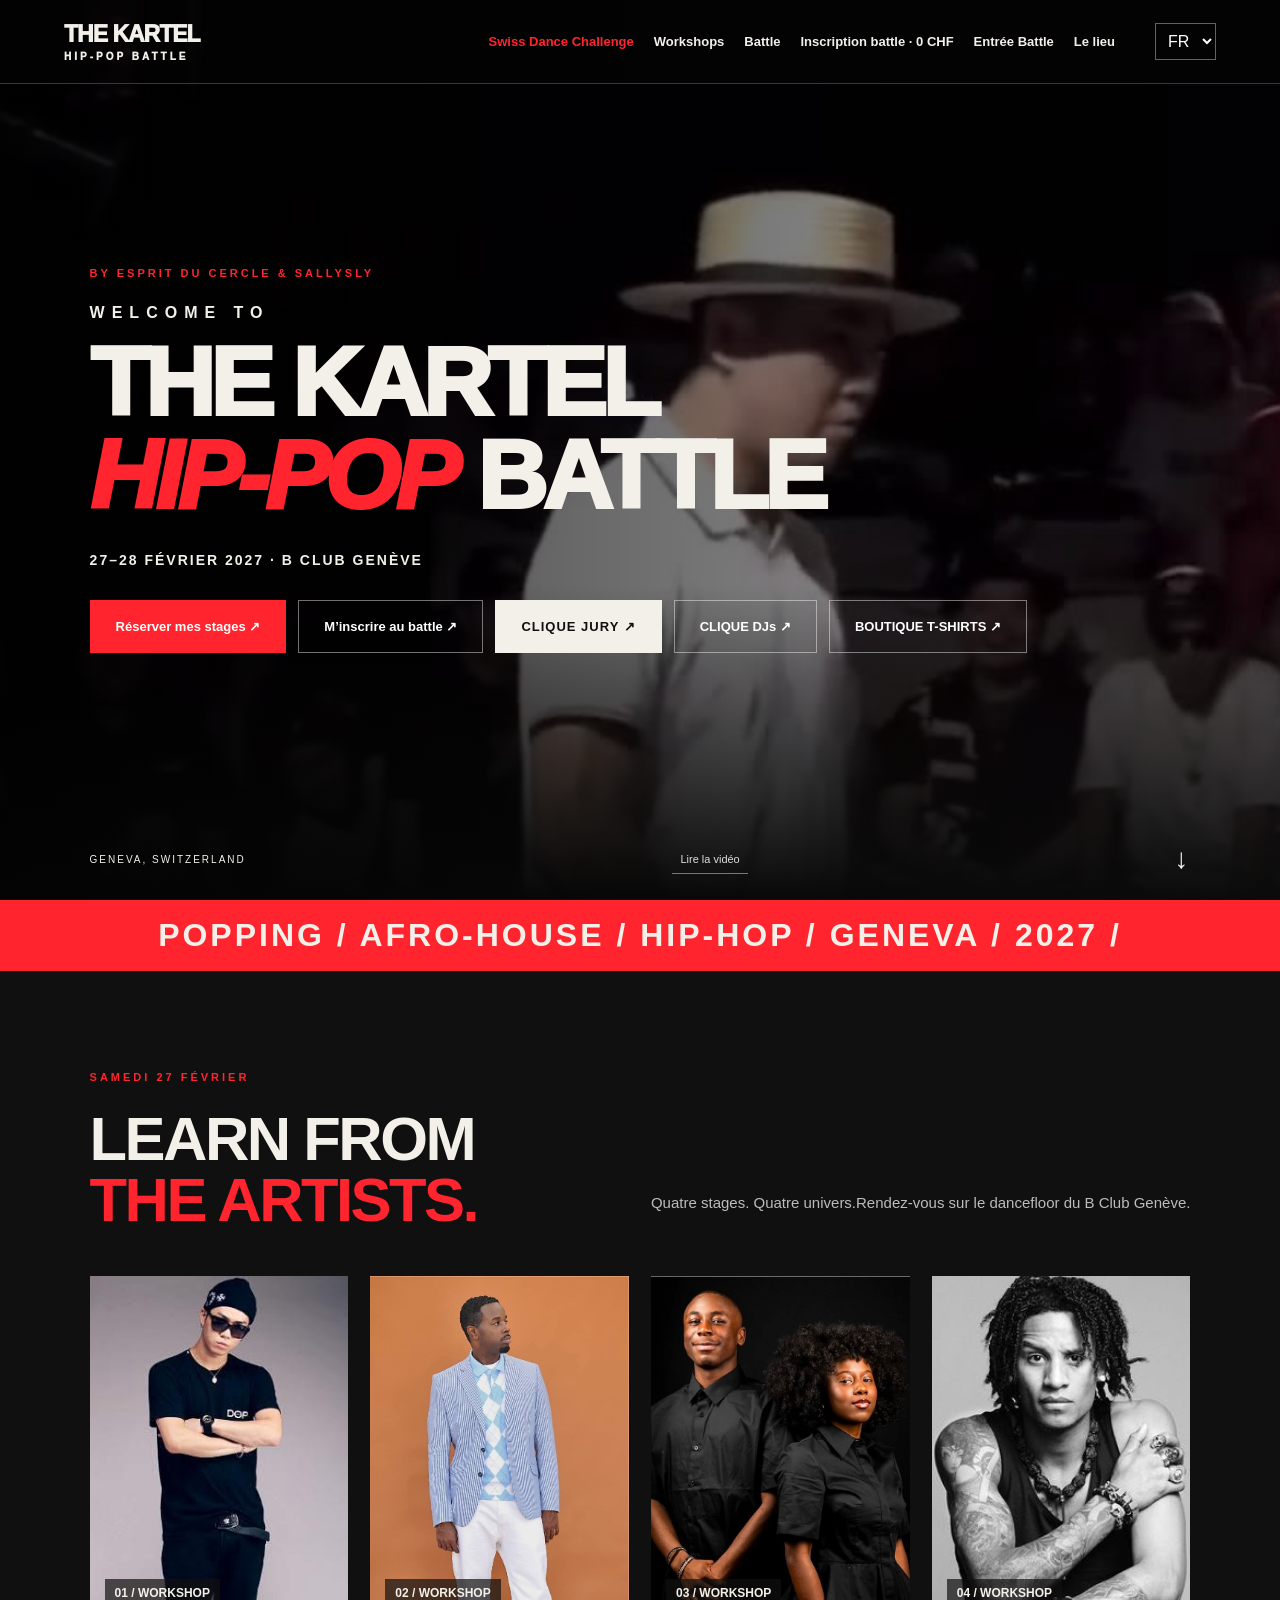
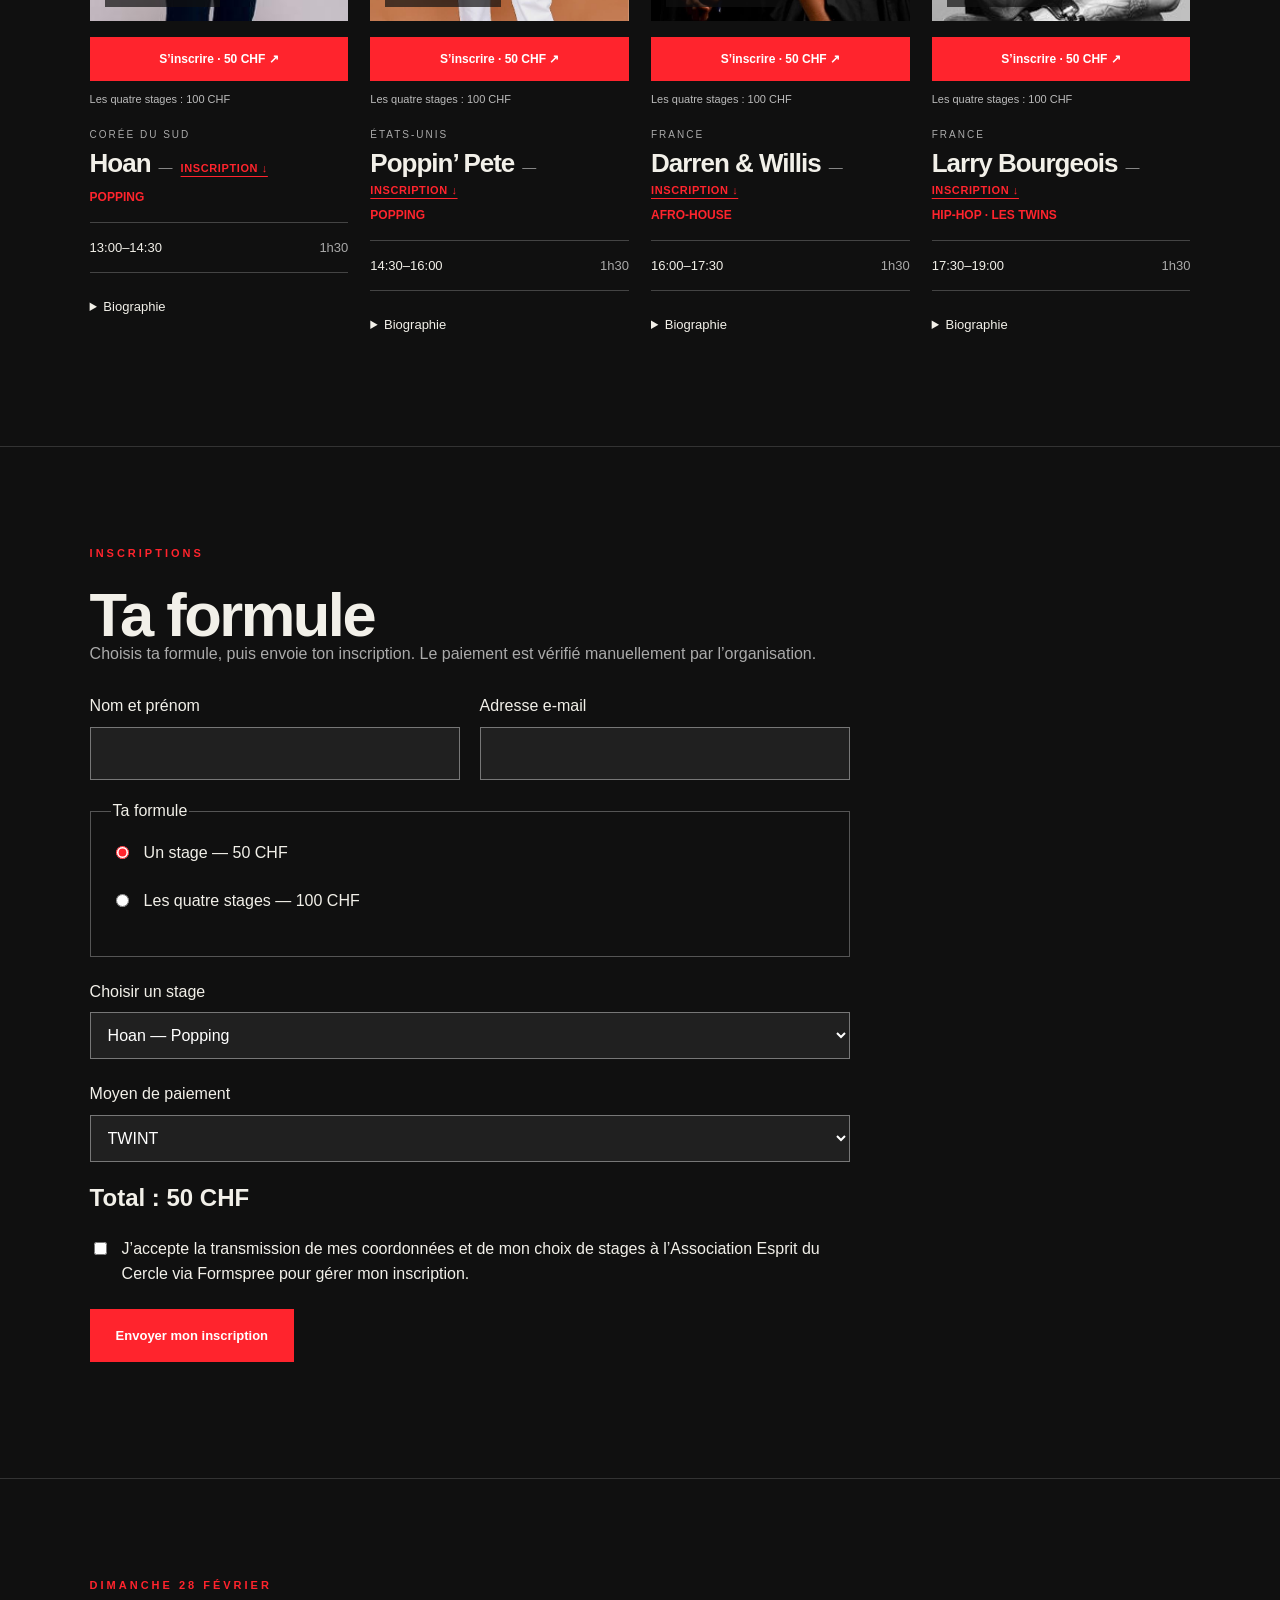
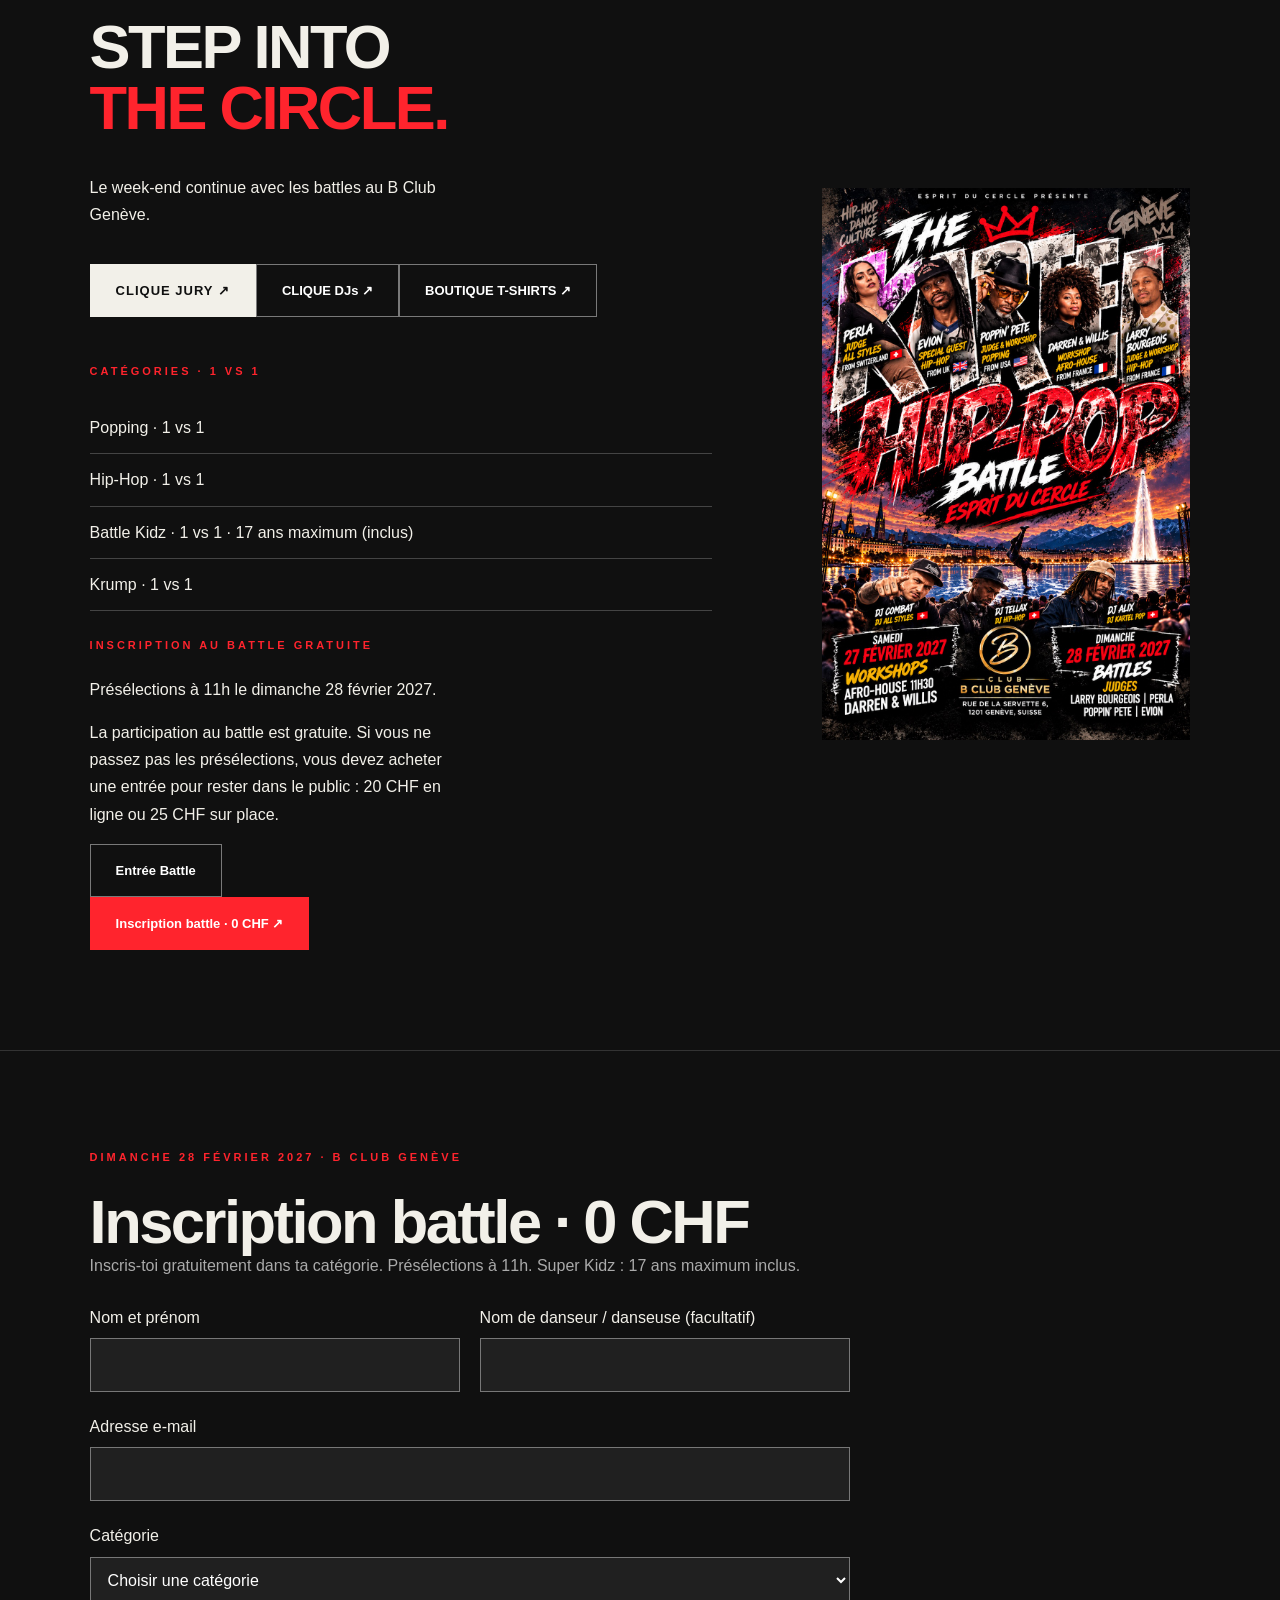
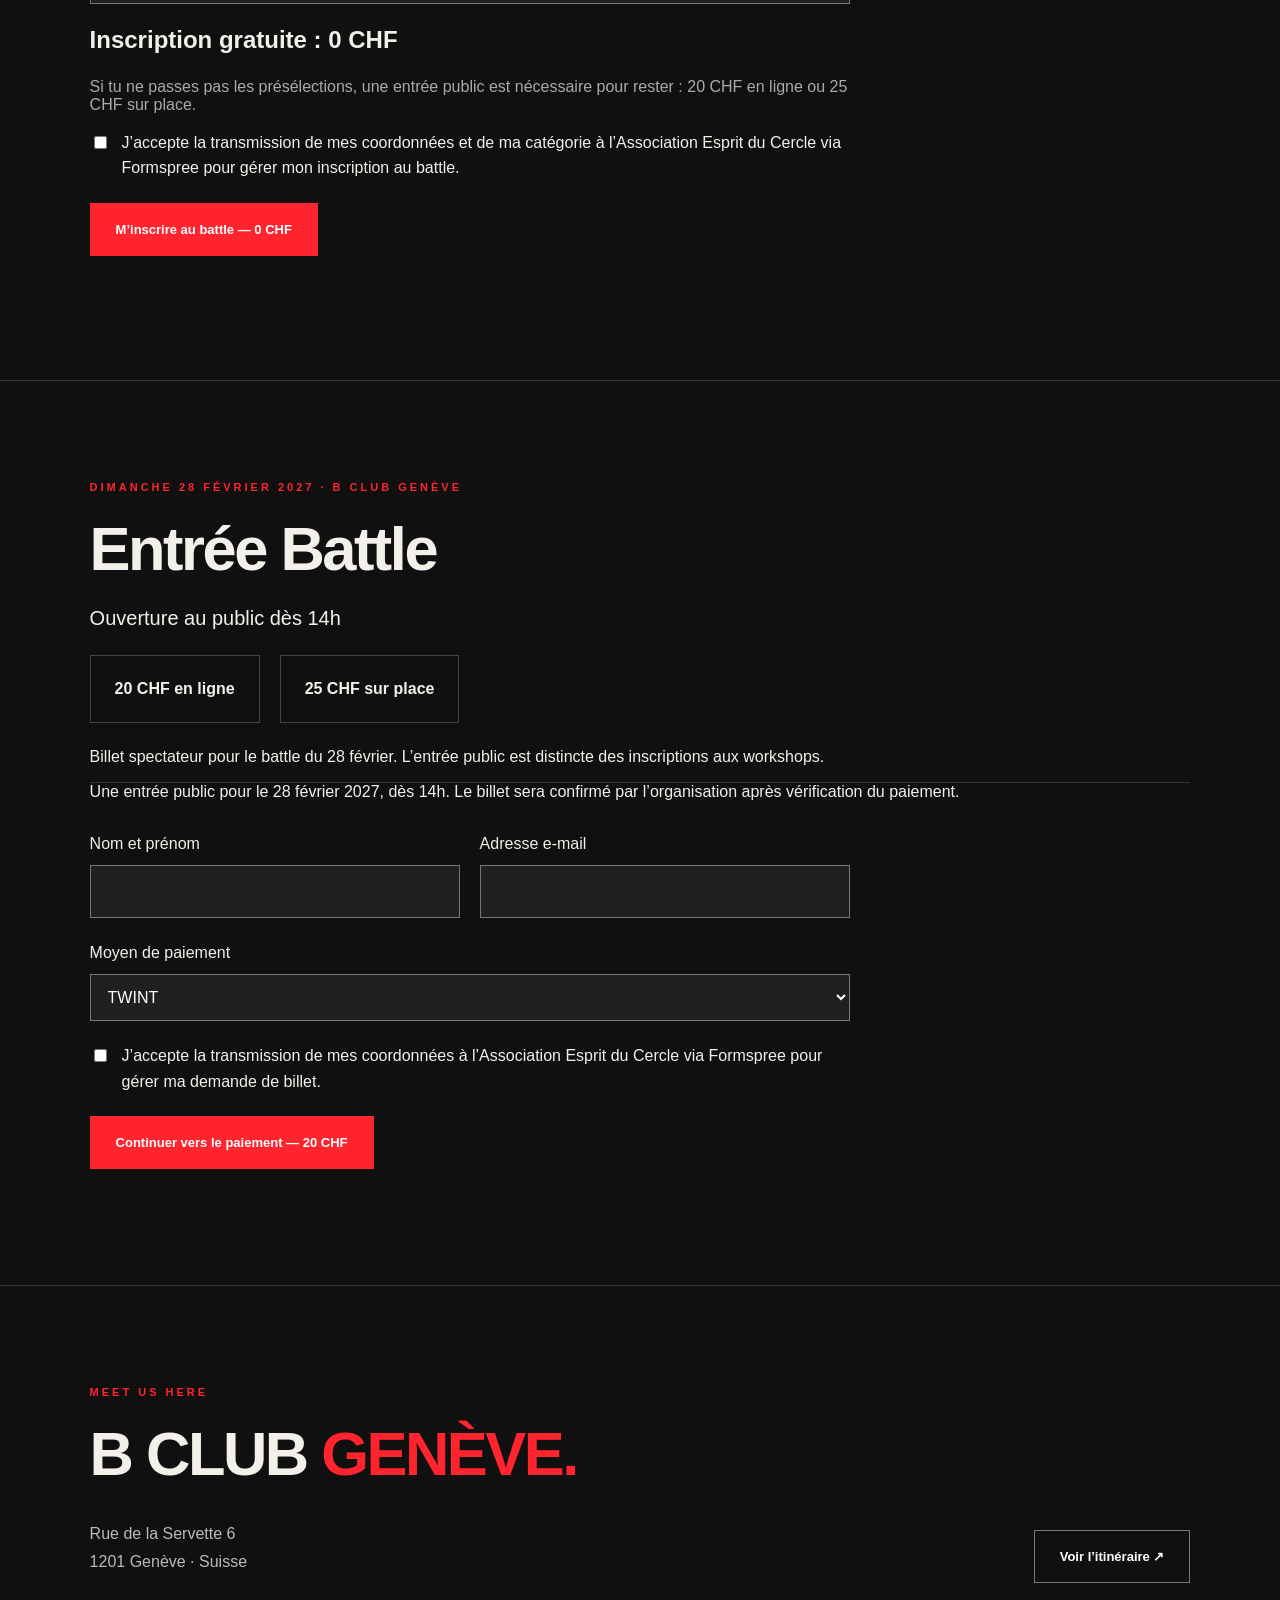
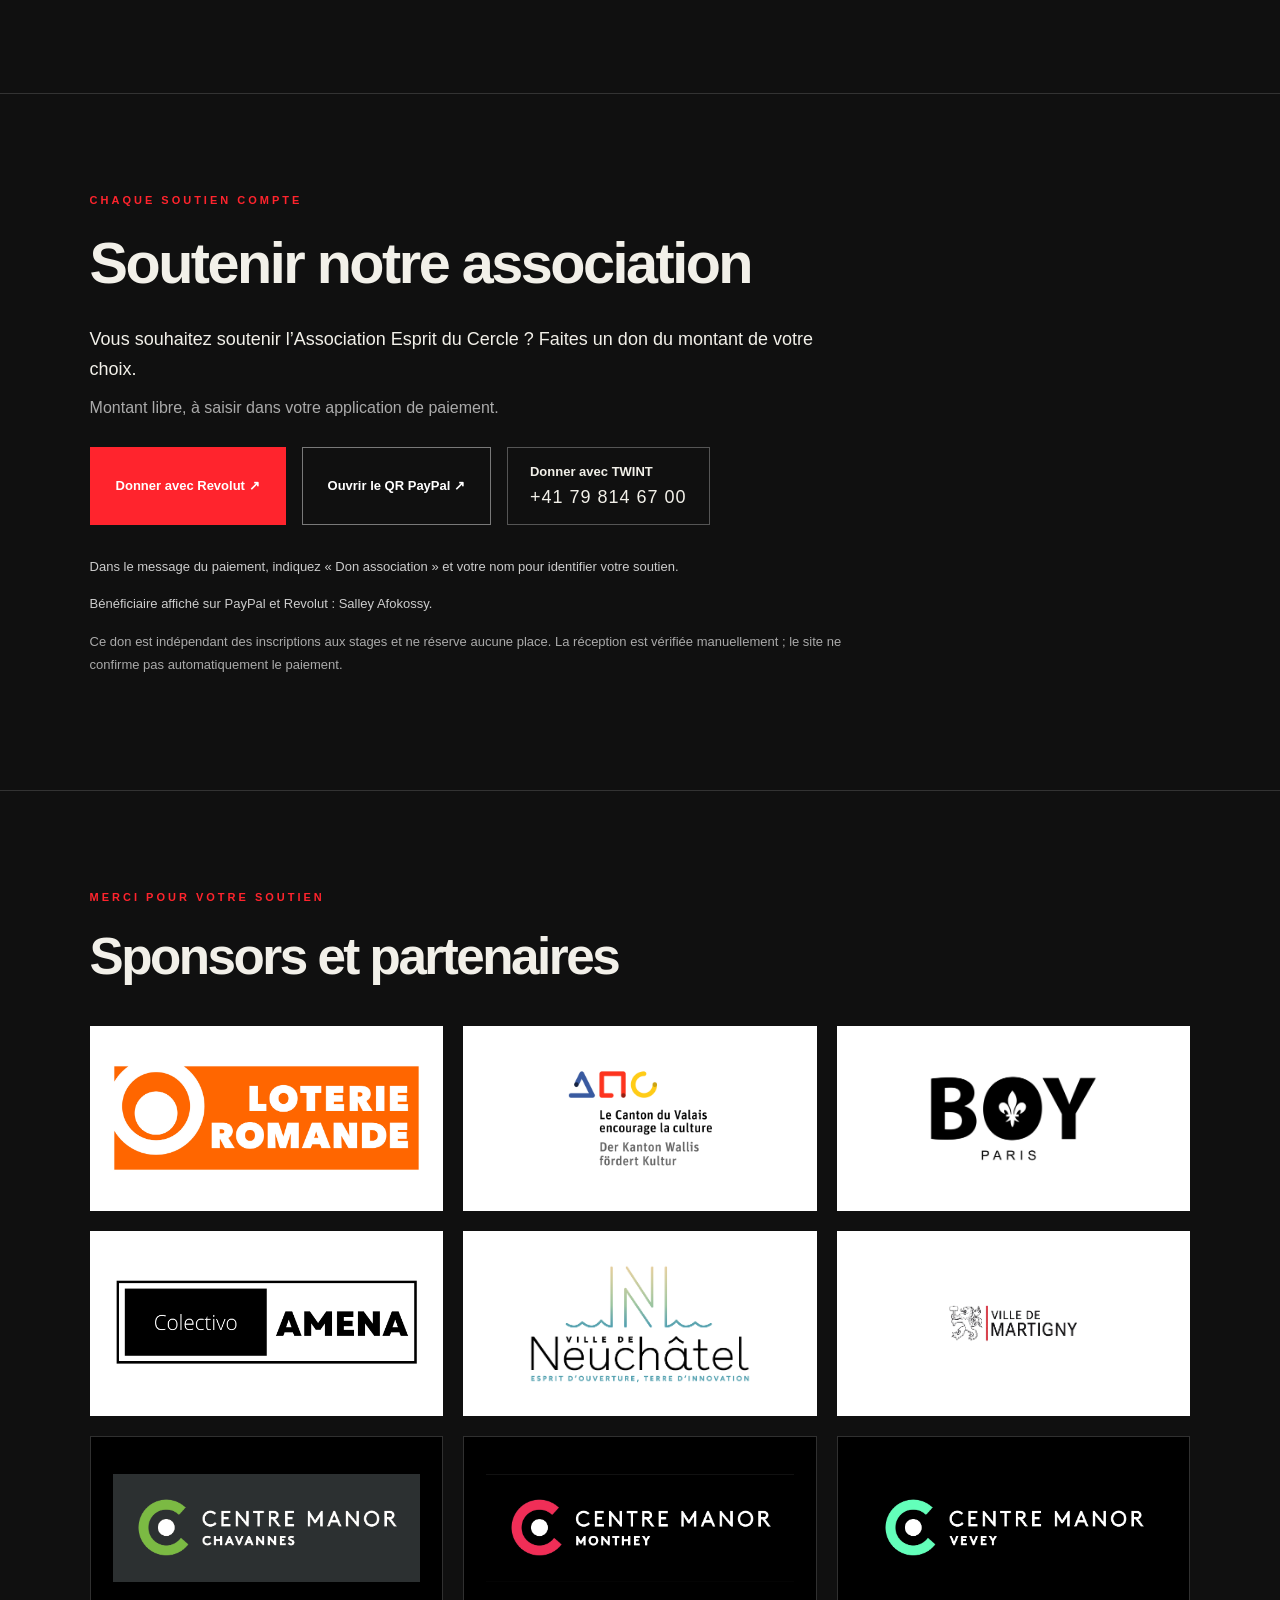
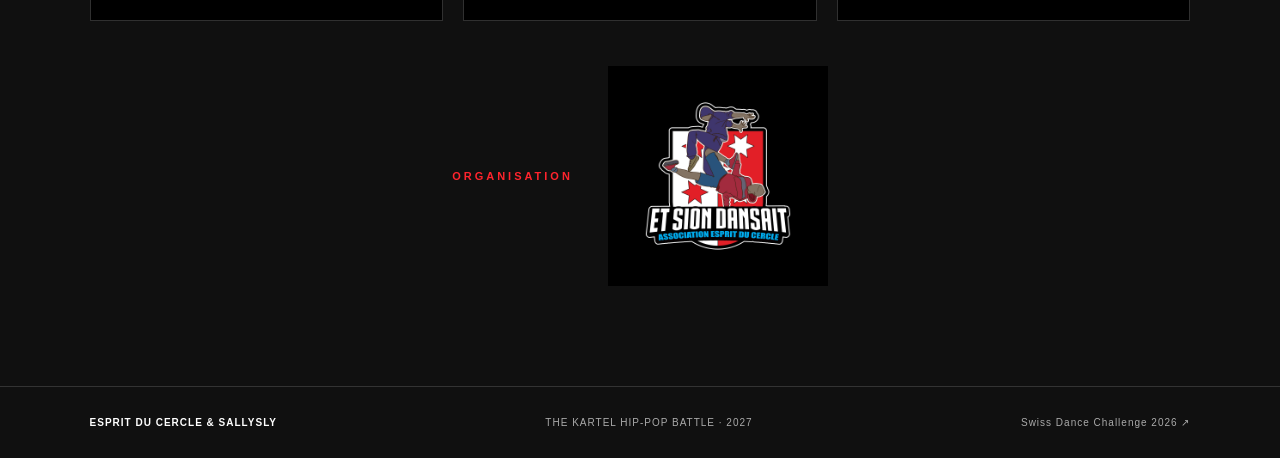
==== commit ef4b144d: "Open free battle registrations for Popping Hip-Hop Krump and Super Kidz" ====
--- a/index.html
+++ b/index.html
@@ -6,9 +6,11 @@
   header > .language { margin-left: auto; }
   header nav { order: 3; width: 100%; margin-left: 0; flex-wrap: wrap; gap: 12px 18px; }
 }
+
+#battle-registration-status{max-width:760px;line-height:1.7;margin-top:24px}#battle-registration-form [hidden]{display:none!important}header nav{flex-wrap:wrap;gap:12px 20px}header{height:auto;min-height:84px;padding-top:16px;padding-bottom:16px}#inscription-battle h2{line-height:1.12}
 </style></head>
-<body><header><a class="brand" href="#accueil">THE KARTEL<span>HIP-POP BATTLE</span></a><nav aria-label="Navigation"><a class="swiss-dance-tab" href="swiss-dance/">Swiss Dance Challenge</a><a href="#workshops">Workshops</a><a href="#battle">Battle</a><a href="#entree-battle" data-i="entryNav">Entrée Battle</a><a href="#lieu" data-i="venue">Le lieu</a></nav><label class="language"><span class="sr">Langue</span><select id="language" aria-label="Langue"><option value="fr">FR</option><option value="en">EN</option><option value="de">DE</option><option value="it">IT</option></select></label></header>
-<main><section class="hero" id="accueil"><video id="cover" autoplay muted loop playsinline poster="assets/kartel/cover.jpg" aria-label="Vidéo de danse de couverture"><source src="assets/kartel/cover.mp4" type="video/mp4"></video><div class="shade"></div><div class="hero-copy"><p class="eyebrow">BY ESPRIT DU CERCLE & SALLYSLY</p><p class="welcome">WELCOME TO</p><h1>THE KARTEL<br><em>HIP-POP</em> BATTLE</h1><p class="date" data-i="date">27–28 FÉVRIER 2027 · B CLUB GENÈVE</p><div class="actions"><a class="button" href="#inscriptions" data-i="reserve">Réserver mes stages ↗</a><a class="button outline" href="#battle" data-i="join">M’inscrire au battle ↗</a><a class="button jury-cta" href="jury.html" data-i="juryLink">CLIQUE JURY ↗</a><a class="button outline" href="djs.html" data-i="djLink">CLIQUE DJs ↗</a><a class="button outline" href="boutique.html" data-i="shopLink">BOUTIQUE T-SHIRTS ↗</a></div></div><div class="hero-bottom"><span>GENEVA, SWITZERLAND</span><button id="video-toggle" type="button" data-i="pause">Mettre la vidéo en pause</button><a href="#workshops" aria-label="Voir les workshops">↓</a></div></section>
+<body><header><a class="brand" href="#accueil">THE KARTEL<span>HIP-POP BATTLE</span></a><nav aria-label="Navigation"><a class="swiss-dance-tab" href="swiss-dance/">Swiss Dance Challenge</a><a href="#workshops">Workshops</a><a href="#battle">Battle</a><a href="#inscription-battle" data-b="nav">Inscription battle · 0 CHF</a><a href="#entree-battle" data-i="entryNav">Entrée Battle</a><a href="#lieu" data-i="venue">Le lieu</a></nav><label class="language"><span class="sr">Langue</span><select id="language" aria-label="Langue"><option value="fr">FR</option><option value="en">EN</option><option value="de">DE</option><option value="it">IT</option></select></label></header>
+<main><section class="hero" id="accueil"><video id="cover" autoplay muted loop playsinline poster="assets/kartel/cover.jpg" aria-label="Vidéo de danse de couverture"><source src="assets/kartel/cover.mp4" type="video/mp4"></video><div class="shade"></div><div class="hero-copy"><p class="eyebrow">BY ESPRIT DU CERCLE & SALLYSLY</p><p class="welcome">WELCOME TO</p><h1>THE KARTEL<br><em>HIP-POP</em> BATTLE</h1><p class="date" data-i="date">27–28 FÉVRIER 2027 · B CLUB GENÈVE</p><div class="actions"><a class="button" href="#inscriptions" data-i="reserve">Réserver mes stages ↗</a><a class="button outline" href="#inscription-battle" data-i="join">M’inscrire au battle ↗</a><a class="button jury-cta" href="jury.html" data-i="juryLink">CLIQUE JURY ↗</a><a class="button outline" href="djs.html" data-i="djLink">CLIQUE DJs ↗</a><a class="button outline" href="boutique.html" data-i="shopLink">BOUTIQUE T-SHIRTS ↗</a></div></div><div class="hero-bottom"><span>GENEVA, SWITZERLAND</span><button id="video-toggle" type="button" data-i="pause">Mettre la vidéo en pause</button><a href="#workshops" aria-label="Voir les workshops">↓</a></div></section>
 <div class="ticker" aria-hidden="true">POPPING / AFRO-HOUSE / HIP-HOP / GENEVA / 2027 /</div>
 <section class="section" id="workshops"><div class="section-heading"><div><p class="eyebrow" data-i="saturday">SAMEDI 27 FÉVRIER</p><h2>LEARN FROM<br><em>THE ARTISTS.</em></h2></div><p class="intro" data-i="intro">Quatre stages. Quatre univers.<br>Rendez-vous sur le dancefloor du B Club Genève.</p></div><div class="workshop-grid" id="cards"></div></section>
 <section class="section registration" id="inscriptions" aria-labelledby="registration-title">
@@ -26,5 +28,28 @@
 </form><p id="registration-status" role="status" aria-live="polite"></p>
 <div id="registration-payment" class="notice" hidden style="display:none"><div><strong data-r="payment">Paiement TWINT</strong><p data-r="payinfo">Envoie le montant indiqué au +41 79 814 67 00 et indique ton nom ainsi que la référence ci-dessous dans le message du paiement.</p><p><a id="revolut-payment-link" class="button" href="https://revolut.me/salleyxae5" target="_blank" rel="noopener" hidden>Revolut ↗</a><a id="paypal-payment-qr" href="assets/kartel/paypal-qr.jpeg" target="_blank" rel="noopener" hidden><img src="assets/kartel/paypal-qr.jpeg" alt="QR PayPal — Salley Afokossy" style="width:100%;max-width:280px;height:auto"></a></p><p><span data-r="total">Total</span> : <strong id="payment-amount"></strong></p><p><span data-r="ref">Référence</span> : <strong id="payment-reference"></strong></p><p data-r="note">Conserve cette référence. Aucun e-mail de confirmation automatique ni contrôle automatique du paiement n’est garanti par ce formulaire.</p></div></div>
 </section>
-<section class="battle section" id="battle"><div><p class="eyebrow" data-i="sunday">DIMANCHE 28 FÉVRIER</p><h2>STEP INTO<br><em>THE CIRCLE.</em></h2><p data-i="battleText">Le week-end continue avec les battles au B Club Genève.</p><a class="button jury-cta" href="jury.html" data-i="juryLink">CLIQUE JURY ↗</a><a class="button outline" href="djs.html" data-i="djLink">CLIQUE DJs ↗</a><a class="button outline" href="boutique.html" data-i="shopLink">BOUTIQUE T-SHIRTS ↗</a><div class="battle-categories" style="margin:28px 0"><p class="eyebrow" data-i="battleCategories">CATÉGORIES · 1 VS 1</p><ul style="list-style:none;padding:0;line-height:1.7"><li style="padding:12px 0;border-bottom:1px solid #444" data-i="battlePopping">Popping · 1 vs 1</li><li style="padding:12px 0;border-bottom:1px solid #444" data-i="battleHipHop">Hip-Hop · 1 vs 1</li><li style="padding:12px 0;border-bottom:1px solid #444" data-i="battleKidz">Battle Kidz · 1 vs 1 · 17 ans maximum (inclus)</li><li style="padding:12px 0;border-bottom:1px solid #444" data-i="battleKrump">Krump · 1 vs 1</li></ul></div><div class="battle-admission"><p class="eyebrow" data-i="battleFree">INSCRIPTION AU BATTLE GRATUITE</p><p data-i="battleSelection">Présélections à 11h le dimanche 28 février 2027.</p><p data-i="battleAccess">La participation au battle est gratuite. Si vous ne passez pas les présélections, vous devez acheter une entrée pour rester dans le public : 20 CHF en ligne ou 25 CHF sur place.</p><a class="button outline" href="#entree-battle" data-i="entryNav">Entrée Battle</a></div><p class="muted" data-i="battleSoon">Programme détaillé et inscriptions à venir.</p></div><a href="assets/kartel/affiche.jpg" target="_blank" rel="noopener" aria-label="Ouvrir l’affiche de l’événement"><img src="assets/kartel/affiche.jpg" loading="lazy" alt="Affiche The Kartel Hip-Pop Battle, Genève, 27 et 28 février 2027"></a></section>
+<section class="battle section" id="battle"><div><p class="eyebrow" data-i="sunday">DIMANCHE 28 FÉVRIER</p><h2>STEP INTO<br><em>THE CIRCLE.</em></h2><p data-i="battleText">Le week-end continue avec les battles au B Club Genève.</p><a class="button jury-cta" href="jury.html" data-i="juryLink">CLIQUE JURY ↗</a><a class="button outline" href="djs.html" data-i="djLink">CLIQUE DJs ↗</a><a class="button outline" href="boutique.html" data-i="shopLink">BOUTIQUE T-SHIRTS ↗</a><div class="battle-categories" style="margin:28px 0"><p class="eyebrow" data-i="battleCategories">CATÉGORIES · 1 VS 1</p><ul style="list-style:none;padding:0;line-height:1.7"><li style="padding:12px 0;border-bottom:1px solid #444" data-i="battlePopping">Popping · 1 vs 1</li><li style="padding:12px 0;border-bottom:1px solid #444" data-i="battleHipHop">Hip-Hop · 1 vs 1</li><li style="padding:12px 0;border-bottom:1px solid #444" data-i="battleKidz">Battle Kidz · 1 vs 1 · 17 ans maximum (inclus)</li><li style="padding:12px 0;border-bottom:1px solid #444" data-i="battleKrump">Krump · 1 vs 1</li></ul></div><div class="battle-admission"><p class="eyebrow" data-i="battleFree">INSCRIPTION AU BATTLE GRATUITE</p><p data-i="battleSelection">Présélections à 11h le dimanche 28 février 2027.</p><p data-i="battleAccess">La participation au battle est gratuite. Si vous ne passez pas les présélections, vous devez acheter une entrée pour rester dans le public : 20 CHF en ligne ou 25 CHF sur place.</p><a class="button outline" href="#entree-battle" data-i="entryNav">Entrée Battle</a></div><a class="button" href="#inscription-battle" data-b="cta">Inscription battle · 0 CHF ↗</a></div><a href="assets/kartel/affiche.jpg" target="_blank" rel="noopener" aria-label="Ouvrir l’affiche de l’événement"><img src="assets/kartel/affiche.jpg" loading="lazy" alt="Affiche The Kartel Hip-Pop Battle, Genève, 27 et 28 février 2027"></a></section>
+
+<section class="section registration" id="inscription-battle" aria-labelledby="battle-registration-title">
+<p class="eyebrow" data-b="eyebrow">DIMANCHE 28 FÉVRIER 2027 · B CLUB GENÈVE</p>
+<h2 id="battle-registration-title" data-b="title">Inscription battle · 0 CHF</h2>
+<p class="muted" data-b="intro">Inscris-toi gratuitement dans ta catégorie. Présélections à 11h. Super Kidz : 17 ans maximum inclus.</p>
+<form id="battle-registration-form" action="https://formspree.io/f/xojnbbkr" method="POST">
+<input type="hidden" name="_subject" value="Inscription BATTLE GRATUIT — Kartel 28 février 2027">
+<input type="hidden" name="registration_type" value="Battle participant — 28 February 2027">
+<input type="hidden" name="amount_chf" value="0"><input type="hidden" name="currency" value="CHF">
+<input type="text" name="_gotcha" tabindex="-1" autocomplete="off" hidden>
+<div class="registration-fields"><label><span data-b="name">Nom et prénom</span><input name="name" autocomplete="name" required maxlength="120"></label>
+<label><span data-b="danceName">Nom de danseur / danseuse (facultatif)</span><input name="dance_name" maxlength="100"></label></div>
+<label><span data-b="email">Adresse e-mail</span><input type="email" name="email" autocomplete="email" required maxlength="254"></label>
+<label><span data-b="category">Catégorie</span><select name="category" id="battle-category" required>
+<option value="" data-b="choose">Choisir une catégorie</option><option value="Popping">Popping</option><option value="Hip-Hop">Hip-Hop</option><option value="Krump">Krump</option><option value="Super Kidz">Super Kidz</option></select></label>
+<label id="battle-age-field" hidden><span data-b="age">Âge au 28 février 2027 (17 ans maximum)</span><input id="battle-age" type="number" name="age_on_event_day" min="1" max="17" step="1" disabled></label>
+<p class="registration-total" data-b="price">Inscription gratuite : 0 CHF</p>
+<p class="muted" data-b="access">Si tu ne passes pas les présélections, une entrée public est nécessaire pour rester : 20 CHF en ligne ou 25 CHF sur place.</p>
+<label class="registration-choice"><input type="checkbox" name="consent" value="yes" required><span data-b="consent">J’accepte la transmission de mes coordonnées et de ma catégorie à l’Association Esprit du Cercle via Formspree pour gérer mon inscription au battle.</span></label>
+<button type="submit" class="button" data-b="submit">M’inscrire au battle — 0 CHF</button>
+</form><p id="battle-registration-status" role="status" aria-live="polite"></p>
+</section>
+
 <section class="section" id="entree-battle" aria-labelledby="entry-title" style="border-top:1px solid #333"><p class="eyebrow" data-i="entryDate">DIMANCHE 28 FÉVRIER 2027 · B CLUB GENÈVE</p><h2 id="entry-title" data-i="entryTitle">Entrée Battle</h2><div style="margin-top:28px;font-size:20px"><p data-i="entryPublic">Ouverture au public dès 14h</p></div><div style="display:flex;flex-wrap:wrap;gap:20px;margin:25px 0"><div class="notice" style="margin:0"><strong data-i="entryOnline">20 CHF en ligne</strong></div><div class="notice" style="margin:0"><strong data-i="entryDoor">25 CHF sur place</strong></div></div><p data-i="entryDescription">Billet spectateur pour le battle du 28 février. L’entrée public est distincte des inscriptions aux workshops.</p><div class="registration"><p data-i="ticketInfo">Une entrée public pour le 28 février 2027, dès 14h. Le billet sera confirmé par l’organisation après vérification du paiement.</p><form id="ticket-form" action="https://formspree.io/f/xojnbbkr" method="POST"><input name="_gotcha" hidden tabindex="-1" autocomplete="off"><div class="registration-fields"><label><span data-i="ticketName">Nom et prénom</span><input name="name" autocomplete="name" maxlength="120" required></label><label><span data-i="ticketEmail">Adresse e-mail</span><input name="email" type="email" autocomplete="email" maxlength="254" required></label></div><label><span data-i="ticketMethod">Moyen de paiement</span><select name="payment_method"><option>TWINT</option><option>PayPal</option><option>Revolut</option></select></label><label class="registration-choice"><input name="consent" type="checkbox" value="yes" required><span data-i="ticketConsent">J’accepte la transmission de mes coordonnées à l’Association Esprit du Cercle via Formspree pour gérer ma demande de billet.</span></label><button class="button" type="submit" data-i="ticketSubmit">Continuer vers le paiement — 20 CHF</button></form><p id="ticket-status" role="status" aria-live="polite"></p><div id="ticket-payment" hidden><p data-i="ticketReference">Indique ton nom et la référence ci-dessous dans le paiement. Montant : 20 CHF.</p><p><strong id="ticket-reference"></strong></p><p id="ticket-twint">TWINT : +41 79 814 67 00</p><a id="ticket-revolut" class="button" href="https://revolut.me/salleyxae5" target="_blank" rel="noopener" data-i="ticketOpen">Ouvrir le paiement</a><a id="ticket-paypal" class="button outline" href="assets/kartel/paypal-qr.jpeg" target="_blank" rel="noopener" data-i="ticketQR">Ouvrir le QR PayPal</a></div></div></section><section class="section venue" id="lieu"><p class="eyebrow">MEET US HERE</p><h2>B CLUB <em>GENÈVE.</em></h2><div class="venue-row"><p>Rue de la Servette 6<br>1201 Genève · Suisse</p><a class="button outline" href="https://www.google.com/maps/search/?api=1&query=B+Club+Rue+de+la+Servette+6+Gen%C3%A8ve" target="_blank" rel="noopener" data-i="map">Voir l’itinéraire ↗</a></div></section><section class="section donation-section" id="soutenir" aria-labelledby="donation-heading"><p class="eyebrow" data-i="donationEyebrow">CHAQUE SOUTIEN COMPTE</p><h2 id="donation-heading" data-i="donationTitle">Soutenir notre association</h2><p class="donation-intro" data-i="donationIntro">Vous souhaitez soutenir l’Association Esprit du Cercle ? Faites un don du montant de votre choix.</p><p class="muted" data-i="donationFree">Montant libre, à saisir dans votre application de paiement.</p><div class="donation-methods"><a class="button" href="https://revolut.me/salleyxae5" target="_blank" rel="noopener" data-i="donationRevolut">Donner avec Revolut ↗</a><a class="button outline" href="assets/kartel/paypal-qr.jpeg" target="_blank" rel="noopener" data-i="donationPayPal">Ouvrir le QR PayPal ↗</a><div class="donation-twint"><strong data-i="donationTwint">Donner avec TWINT</strong><span>+41 79 814 67 00</span></div></div><div class="donation-details"><p data-i="donationReference">Dans le message du paiement, indiquez « Don association » et votre nom pour identifier votre soutien.</p><p data-i="donationRecipient">Bénéficiaire affiché sur PayPal et Revolut : Salley Afokossy.</p><p class="muted" data-i="donationNote">Ce don est indépendant des inscriptions aux stages et ne réserve aucune place. La réception est vérifiée manuellement ; le site ne confirme pas automatiquement le paiement.</p></div></section><section class="section sponsor-section" id="sponsors" aria-labelledby="sponsor-heading"><p class="eyebrow" data-i="sponsorThanks">MERCI POUR VOTRE SOUTIEN</p><h2 id="sponsor-heading" data-i="sponsorTitle">Sponsors et partenaires</h2><div class="sponsor-grid"><div class="sponsor-logo "><img src="assets/sponsors/loterie-romande.jpg" alt="Loterie Romande" loading="lazy" decoding="async"></div><div class="sponsor-logo "><img src="assets/sponsors/culture-valais.png" alt="Le Canton du Valais encourage la culture" loading="lazy" decoding="async"></div><div class="sponsor-logo "><img src="assets/sponsors/boy-paris.jpg" alt="BOY Paris" loading="lazy" decoding="async"></div><div class="sponsor-logo "><img src="assets/sponsors/amena.png" alt="Colectivo AMENA" loading="lazy" decoding="async"></div><div class="sponsor-logo "><img src="assets/sponsors/neuchatel.png" alt="Ville de Neuchâtel" loading="lazy" decoding="async"></div><div class="sponsor-logo "><img src="assets/sponsors/martigny.png" alt="Ville de Martigny" loading="lazy" decoding="async"></div><div class="sponsor-logo dark"><img src="assets/sponsors/manor-chavannes.jpg" alt="Centre Manor Chavannes" loading="lazy" decoding="async"></div><div class="sponsor-logo dark"><img src="assets/sponsors/manor-monthey.jpg" alt="Centre Manor Monthey" loading="lazy" decoding="async"></div><div class="sponsor-logo dark"><img src="assets/sponsors/manor-vevey.jpg" alt="Centre Manor Vevey" loading="lazy" decoding="async"></div></div><div class="sponsor-organizer"><p class="eyebrow" data-i="organizerLabel">ORGANISATION</p><img src="assets/sponsors/esprit-du-cercle.png" alt="Association Esprit du Cercle — Et Sion Dansait" loading="lazy" decoding="async" width="220" height="220"></div></section></main><footer><strong>ESPRIT DU CERCLE & SALLYSLY</strong><span>THE KARTEL HIP-POP BATTLE · 2027</span><a href="swiss-dance-2026.html">Swiss Dance Challenge 2026 ↗</a></footer><script src="kartel.js"></script></body></html>
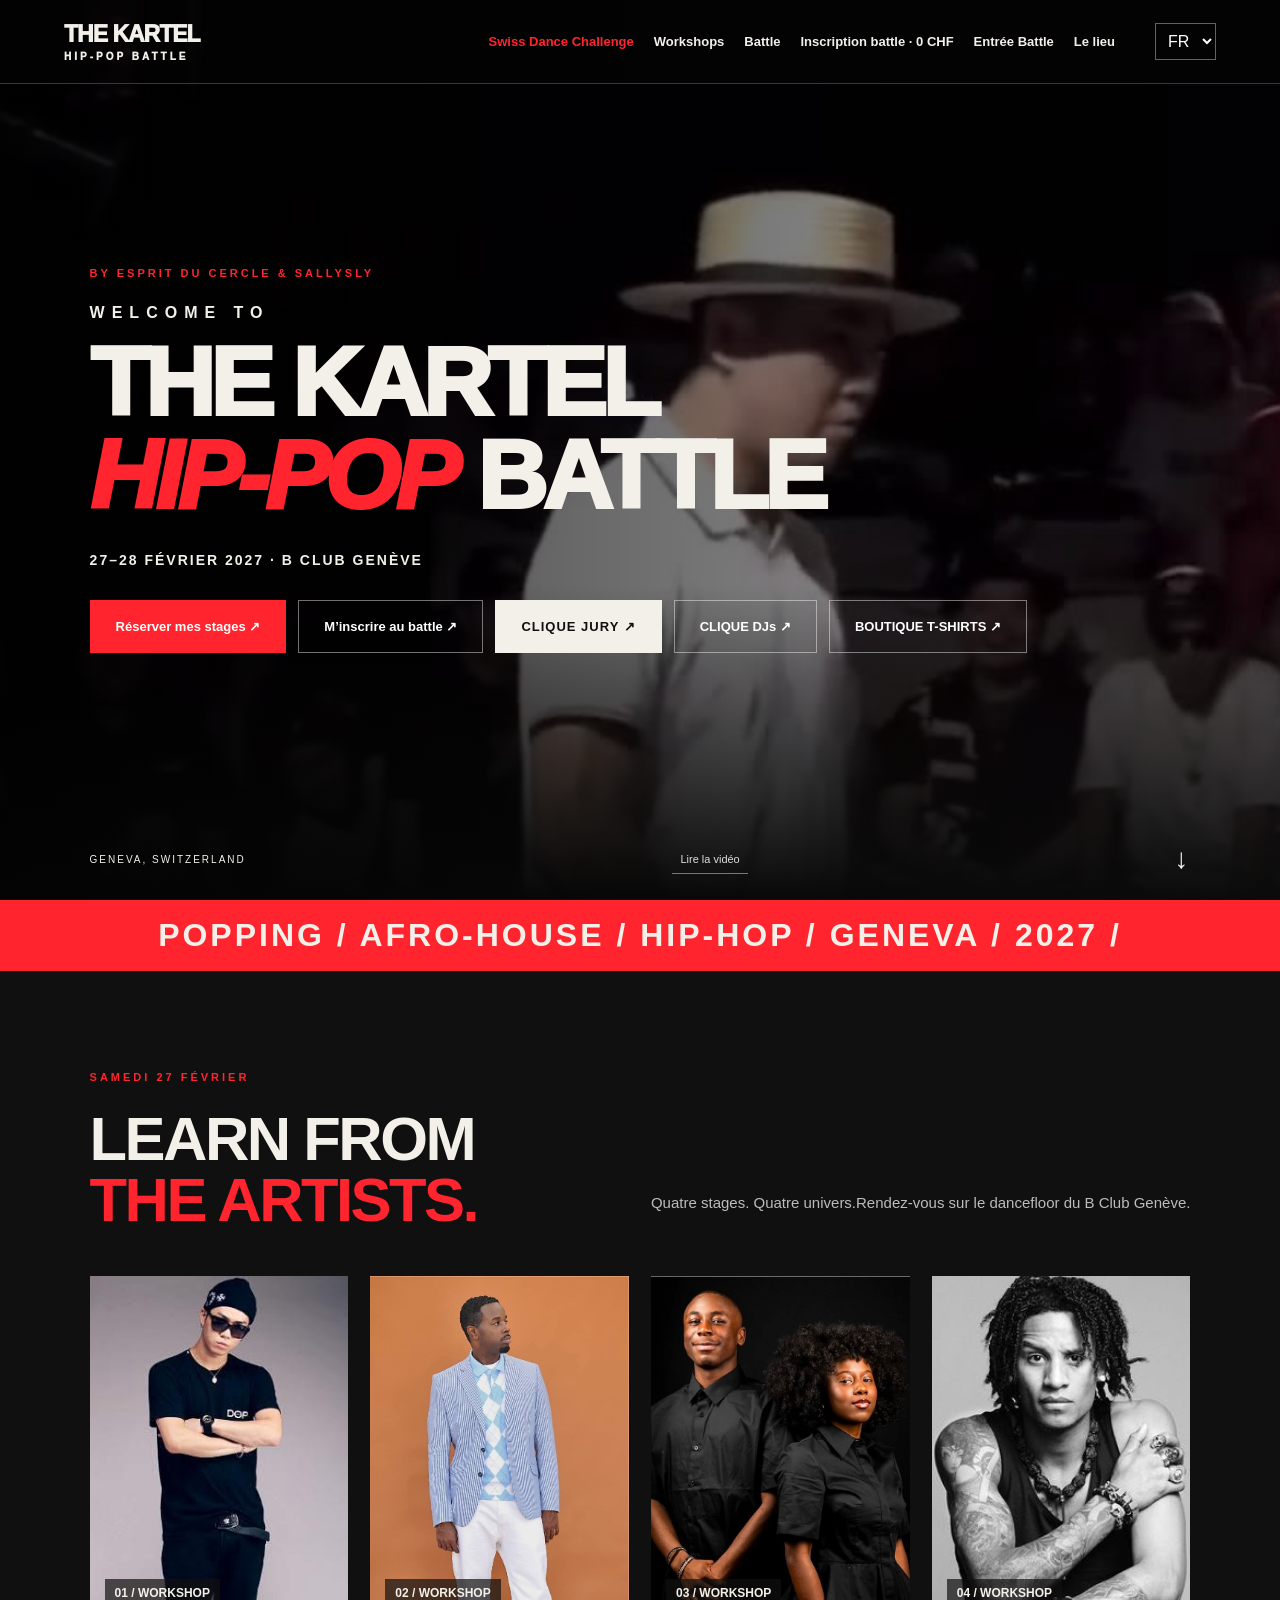
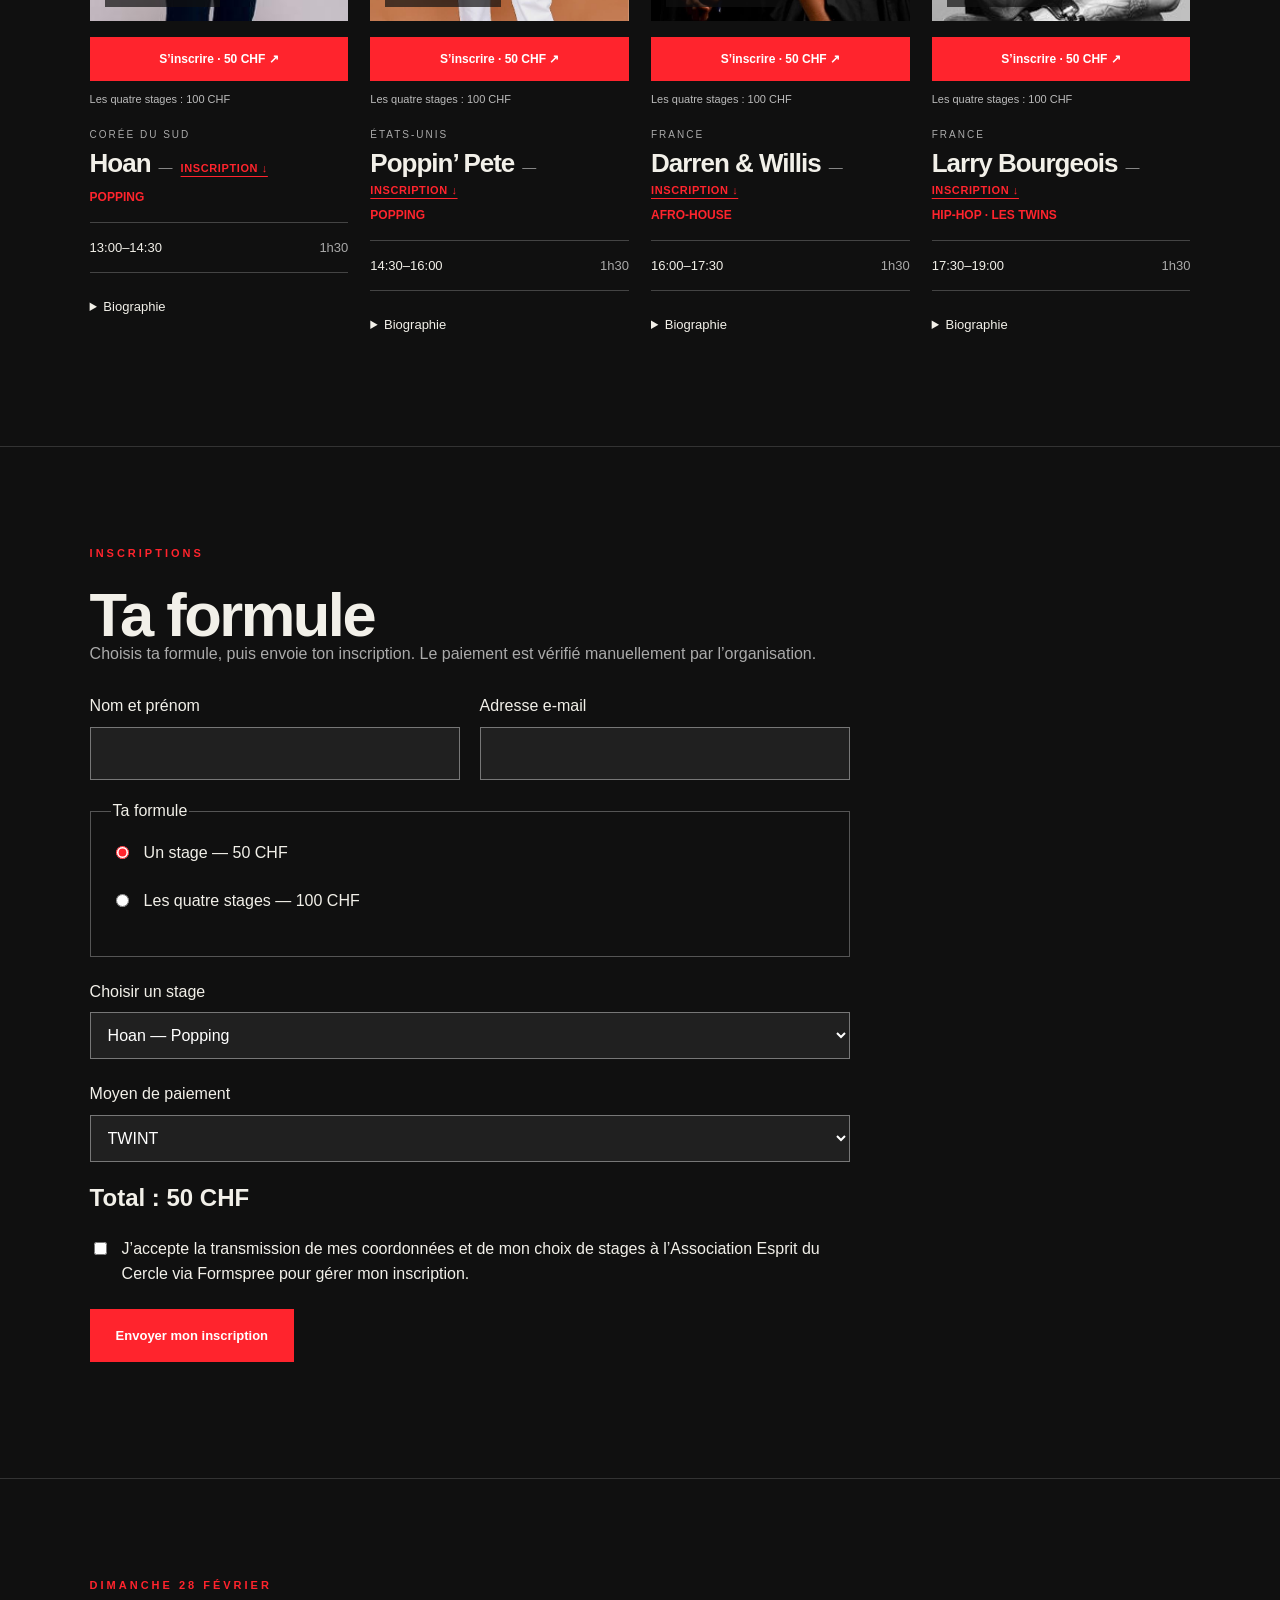
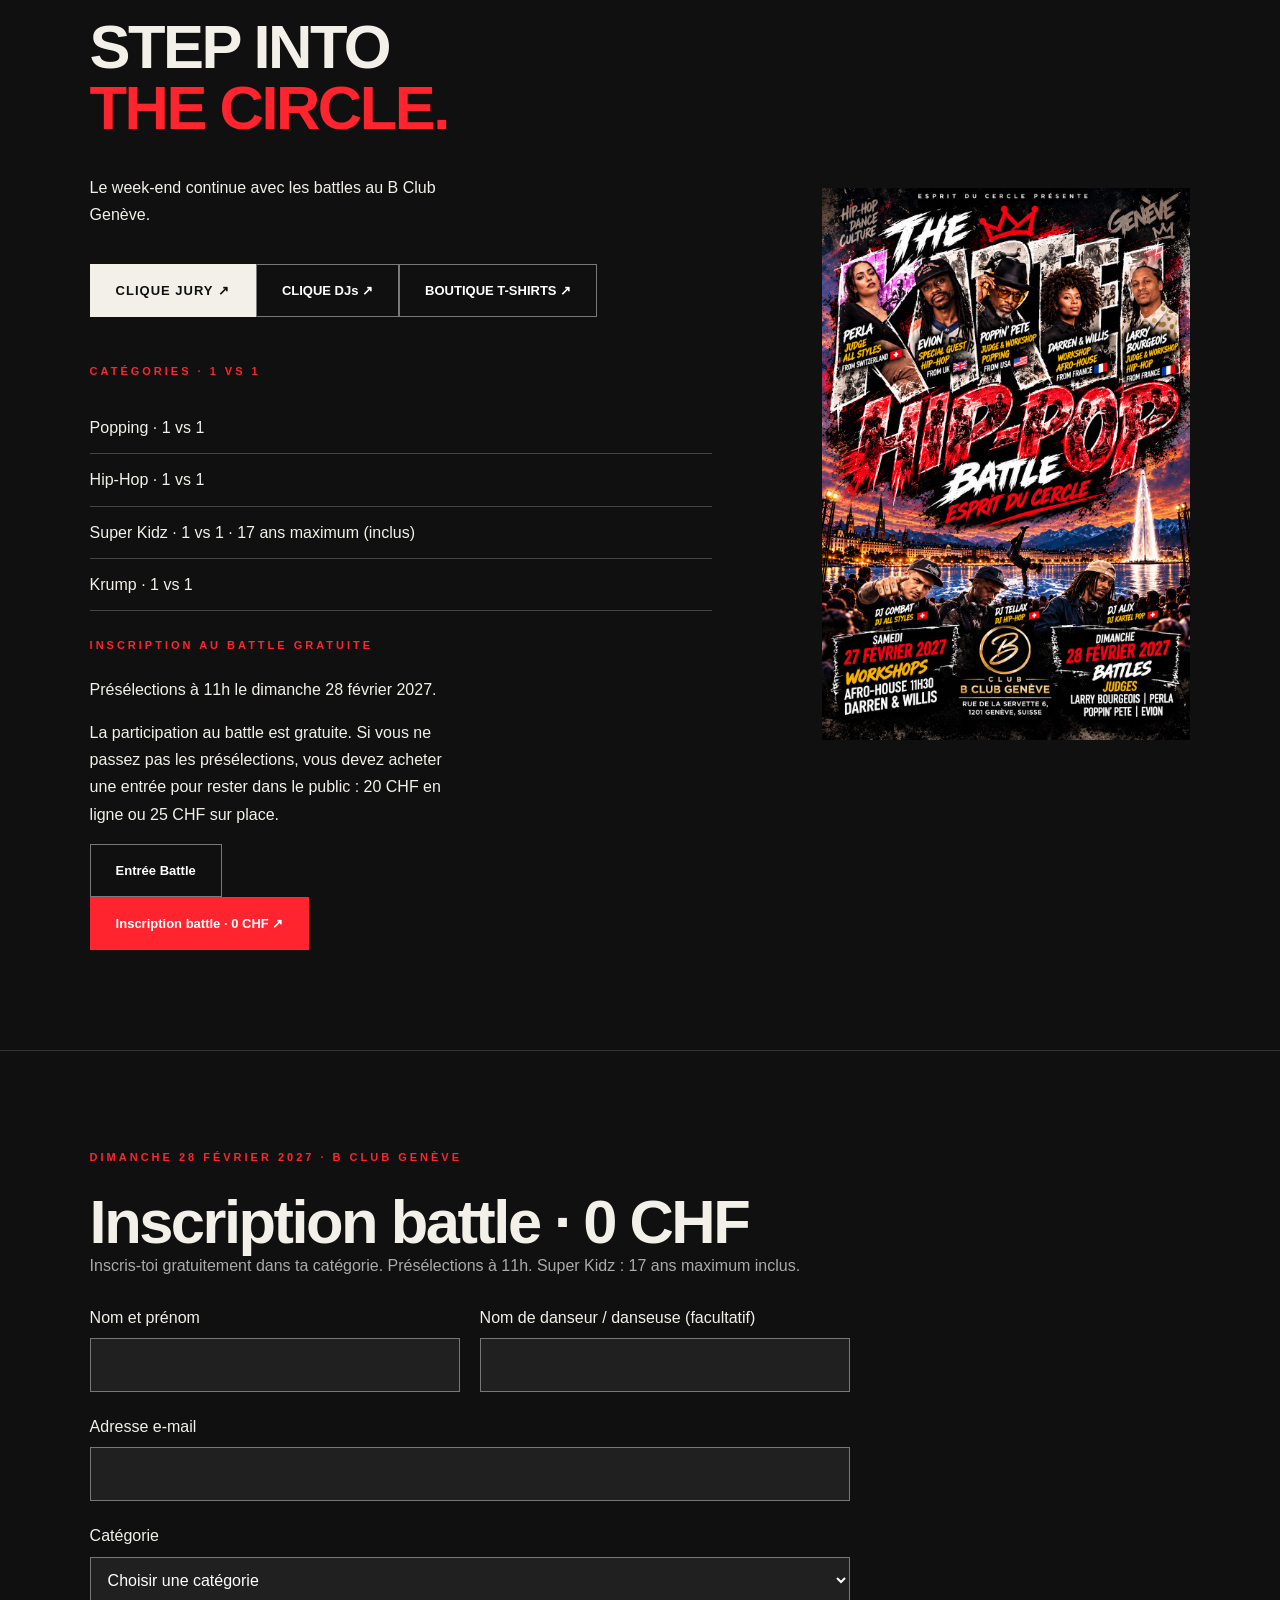
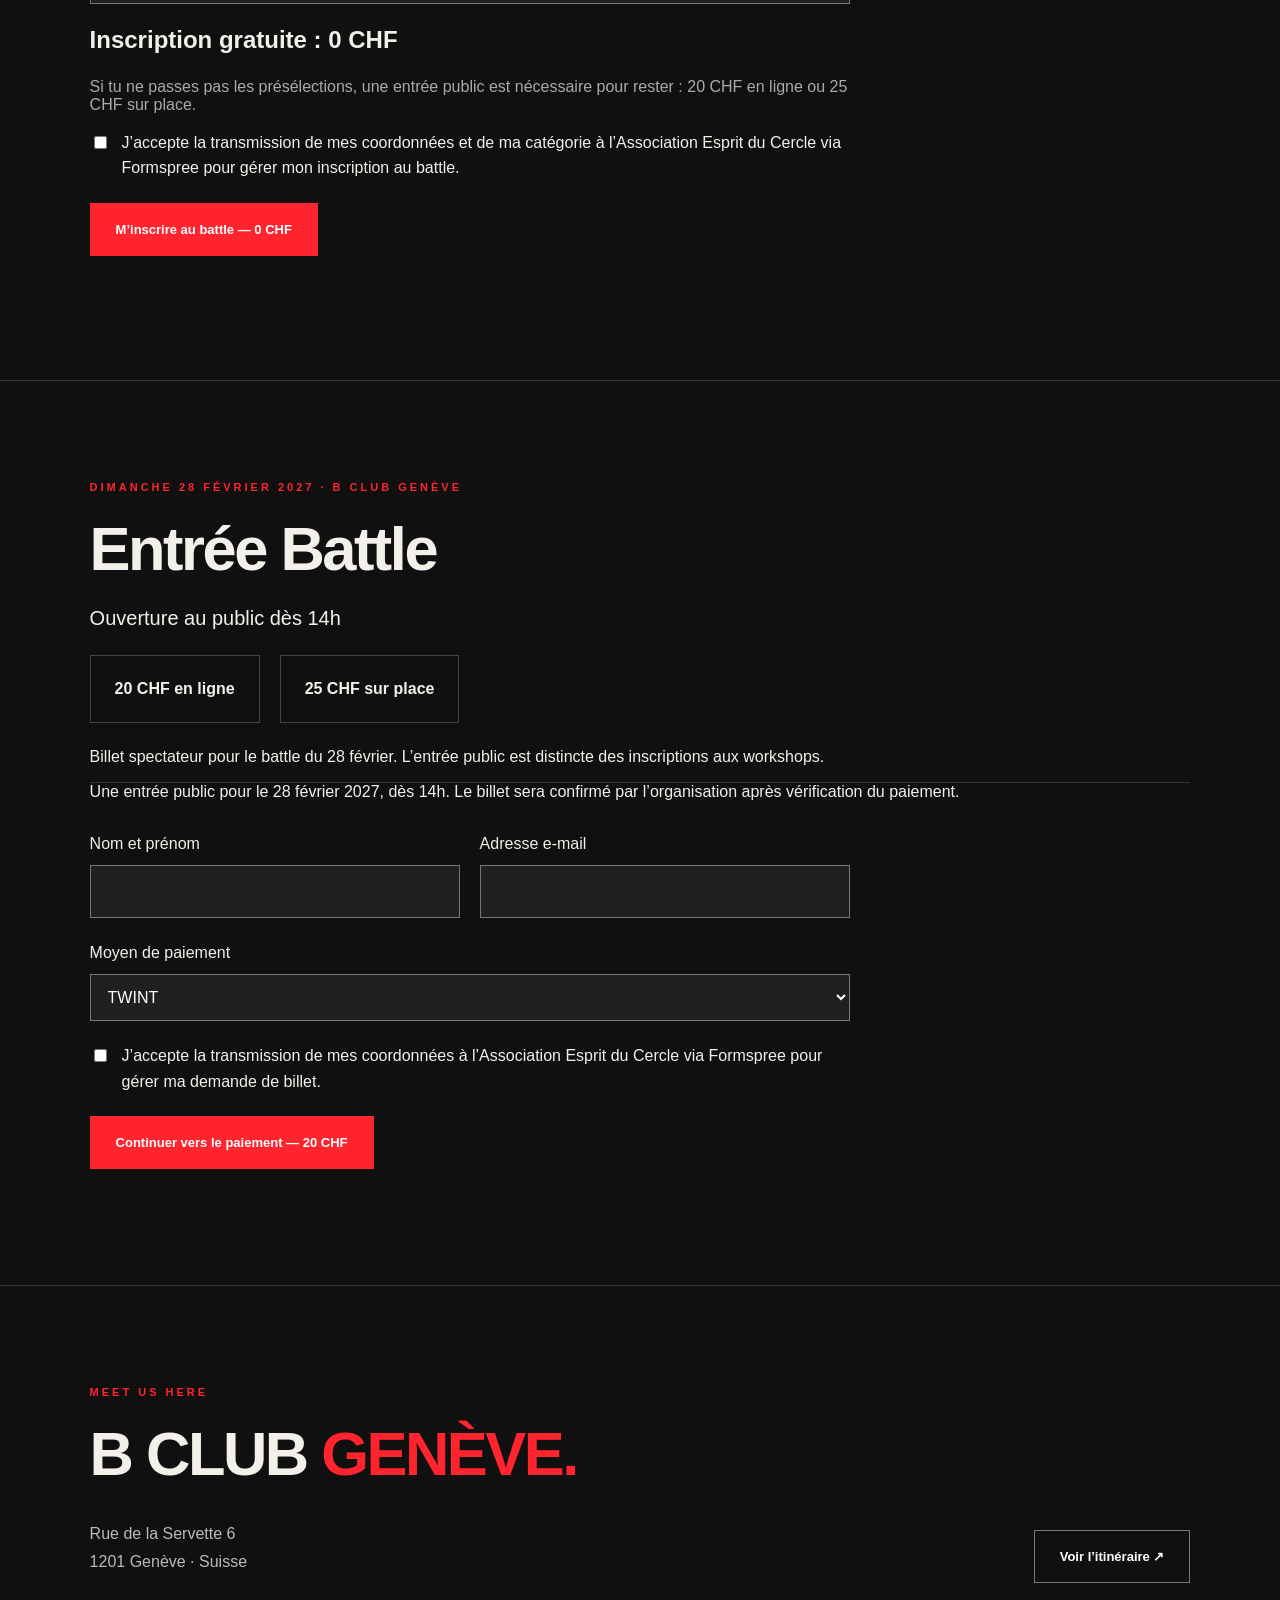
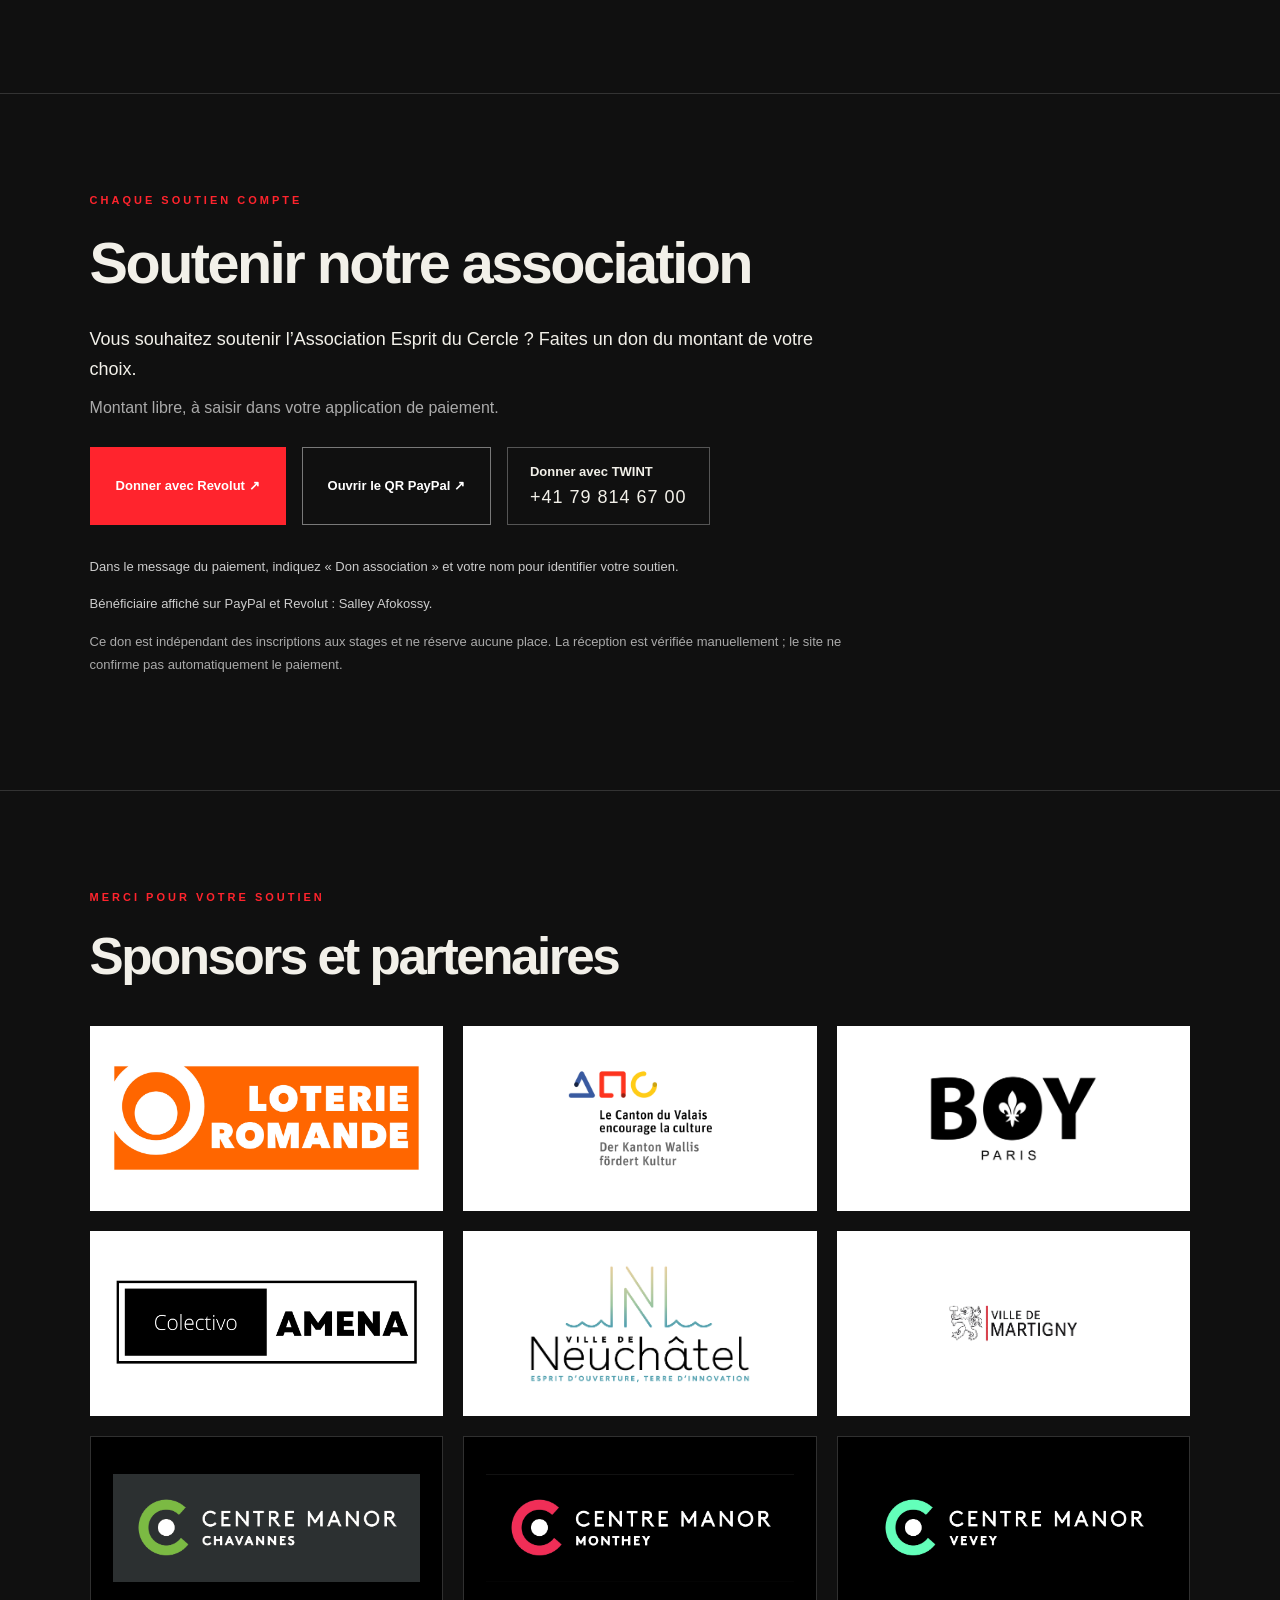
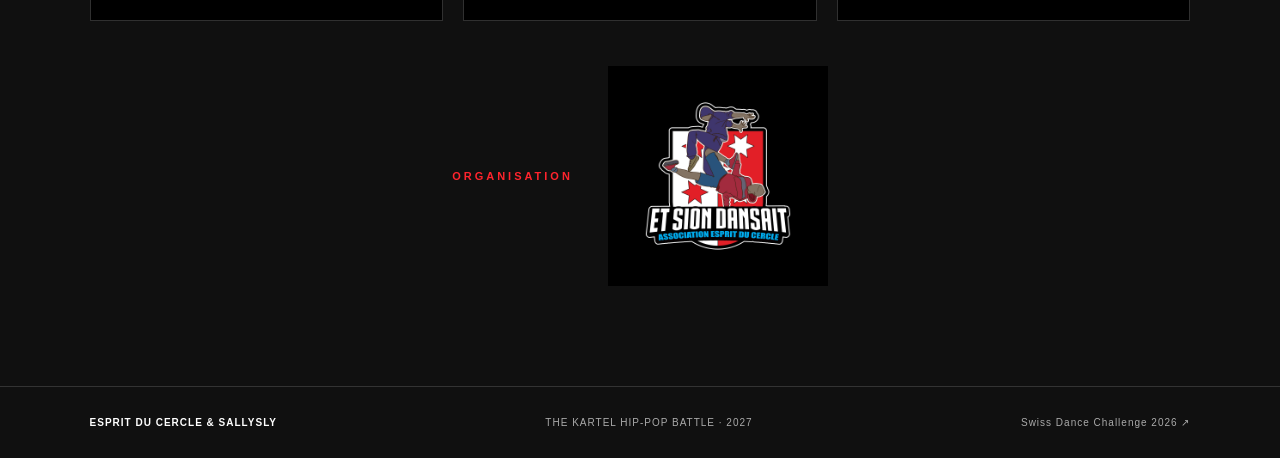
==== commit 4a57f8b3: "Refresh registration script cache for existing visitors" ====
--- a/index.html
+++ b/index.html
@@ -28,7 +28,7 @@
 </form><p id="registration-status" role="status" aria-live="polite"></p>
 <div id="registration-payment" class="notice" hidden style="display:none"><div><strong data-r="payment">Paiement TWINT</strong><p data-r="payinfo">Envoie le montant indiqué au +41 79 814 67 00 et indique ton nom ainsi que la référence ci-dessous dans le message du paiement.</p><p><a id="revolut-payment-link" class="button" href="https://revolut.me/salleyxae5" target="_blank" rel="noopener" hidden>Revolut ↗</a><a id="paypal-payment-qr" href="assets/kartel/paypal-qr.jpeg" target="_blank" rel="noopener" hidden><img src="assets/kartel/paypal-qr.jpeg" alt="QR PayPal — Salley Afokossy" style="width:100%;max-width:280px;height:auto"></a></p><p><span data-r="total">Total</span> : <strong id="payment-amount"></strong></p><p><span data-r="ref">Référence</span> : <strong id="payment-reference"></strong></p><p data-r="note">Conserve cette référence. Aucun e-mail de confirmation automatique ni contrôle automatique du paiement n’est garanti par ce formulaire.</p></div></div>
 </section>
-<section class="battle section" id="battle"><div><p class="eyebrow" data-i="sunday">DIMANCHE 28 FÉVRIER</p><h2>STEP INTO<br><em>THE CIRCLE.</em></h2><p data-i="battleText">Le week-end continue avec les battles au B Club Genève.</p><a class="button jury-cta" href="jury.html" data-i="juryLink">CLIQUE JURY ↗</a><a class="button outline" href="djs.html" data-i="djLink">CLIQUE DJs ↗</a><a class="button outline" href="boutique.html" data-i="shopLink">BOUTIQUE T-SHIRTS ↗</a><div class="battle-categories" style="margin:28px 0"><p class="eyebrow" data-i="battleCategories">CATÉGORIES · 1 VS 1</p><ul style="list-style:none;padding:0;line-height:1.7"><li style="padding:12px 0;border-bottom:1px solid #444" data-i="battlePopping">Popping · 1 vs 1</li><li style="padding:12px 0;border-bottom:1px solid #444" data-i="battleHipHop">Hip-Hop · 1 vs 1</li><li style="padding:12px 0;border-bottom:1px solid #444" data-i="battleKidz">Battle Kidz · 1 vs 1 · 17 ans maximum (inclus)</li><li style="padding:12px 0;border-bottom:1px solid #444" data-i="battleKrump">Krump · 1 vs 1</li></ul></div><div class="battle-admission"><p class="eyebrow" data-i="battleFree">INSCRIPTION AU BATTLE GRATUITE</p><p data-i="battleSelection">Présélections à 11h le dimanche 28 février 2027.</p><p data-i="battleAccess">La participation au battle est gratuite. Si vous ne passez pas les présélections, vous devez acheter une entrée pour rester dans le public : 20 CHF en ligne ou 25 CHF sur place.</p><a class="button outline" href="#entree-battle" data-i="entryNav">Entrée Battle</a></div><a class="button" href="#inscription-battle" data-b="cta">Inscription battle · 0 CHF ↗</a></div><a href="assets/kartel/affiche.jpg" target="_blank" rel="noopener" aria-label="Ouvrir l’affiche de l’événement"><img src="assets/kartel/affiche.jpg" loading="lazy" alt="Affiche The Kartel Hip-Pop Battle, Genève, 27 et 28 février 2027"></a></section>
+<section class="battle section" id="battle"><div><p class="eyebrow" data-i="sunday">DIMANCHE 28 FÉVRIER</p><h2>STEP INTO<br><em>THE CIRCLE.</em></h2><p data-i="battleText">Le week-end continue avec les battles au B Club Genève.</p><a class="button jury-cta" href="jury.html" data-i="juryLink">CLIQUE JURY ↗</a><a class="button outline" href="djs.html" data-i="djLink">CLIQUE DJs ↗</a><a class="button outline" href="boutique.html" data-i="shopLink">BOUTIQUE T-SHIRTS ↗</a><div class="battle-categories" style="margin:28px 0"><p class="eyebrow" data-i="battleCategories">CATÉGORIES · 1 VS 1</p><ul style="list-style:none;padding:0;line-height:1.7"><li style="padding:12px 0;border-bottom:1px solid #444" data-i="battlePopping">Popping · 1 vs 1</li><li style="padding:12px 0;border-bottom:1px solid #444" data-i="battleHipHop">Hip-Hop · 1 vs 1</li><li style="padding:12px 0;border-bottom:1px solid #444" data-i="battleKidz">Super Kidz · 1 vs 1 · 17 ans maximum (inclus)</li><li style="padding:12px 0;border-bottom:1px solid #444" data-i="battleKrump">Krump · 1 vs 1</li></ul></div><div class="battle-admission"><p class="eyebrow" data-i="battleFree">INSCRIPTION AU BATTLE GRATUITE</p><p data-i="battleSelection">Présélections à 11h le dimanche 28 février 2027.</p><p data-i="battleAccess">La participation au battle est gratuite. Si vous ne passez pas les présélections, vous devez acheter une entrée pour rester dans le public : 20 CHF en ligne ou 25 CHF sur place.</p><a class="button outline" href="#entree-battle" data-i="entryNav">Entrée Battle</a></div><a class="button" href="#inscription-battle" data-b="cta">Inscription battle · 0 CHF ↗</a></div><a href="assets/kartel/affiche.jpg" target="_blank" rel="noopener" aria-label="Ouvrir l’affiche de l’événement"><img src="assets/kartel/affiche.jpg" loading="lazy" alt="Affiche The Kartel Hip-Pop Battle, Genève, 27 et 28 février 2027"></a></section>
 
 <section class="section registration" id="inscription-battle" aria-labelledby="battle-registration-title">
 <p class="eyebrow" data-b="eyebrow">DIMANCHE 28 FÉVRIER 2027 · B CLUB GENÈVE</p>
@@ -52,4 +52,4 @@
 </form><p id="battle-registration-status" role="status" aria-live="polite"></p>
 </section>
 
-<section class="section" id="entree-battle" aria-labelledby="entry-title" style="border-top:1px solid #333"><p class="eyebrow" data-i="entryDate">DIMANCHE 28 FÉVRIER 2027 · B CLUB GENÈVE</p><h2 id="entry-title" data-i="entryTitle">Entrée Battle</h2><div style="margin-top:28px;font-size:20px"><p data-i="entryPublic">Ouverture au public dès 14h</p></div><div style="display:flex;flex-wrap:wrap;gap:20px;margin:25px 0"><div class="notice" style="margin:0"><strong data-i="entryOnline">20 CHF en ligne</strong></div><div class="notice" style="margin:0"><strong data-i="entryDoor">25 CHF sur place</strong></div></div><p data-i="entryDescription">Billet spectateur pour le battle du 28 février. L’entrée public est distincte des inscriptions aux workshops.</p><div class="registration"><p data-i="ticketInfo">Une entrée public pour le 28 février 2027, dès 14h. Le billet sera confirmé par l’organisation après vérification du paiement.</p><form id="ticket-form" action="https://formspree.io/f/xojnbbkr" method="POST"><input name="_gotcha" hidden tabindex="-1" autocomplete="off"><div class="registration-fields"><label><span data-i="ticketName">Nom et prénom</span><input name="name" autocomplete="name" maxlength="120" required></label><label><span data-i="ticketEmail">Adresse e-mail</span><input name="email" type="email" autocomplete="email" maxlength="254" required></label></div><label><span data-i="ticketMethod">Moyen de paiement</span><select name="payment_method"><option>TWINT</option><option>PayPal</option><option>Revolut</option></select></label><label class="registration-choice"><input name="consent" type="checkbox" value="yes" required><span data-i="ticketConsent">J’accepte la transmission de mes coordonnées à l’Association Esprit du Cercle via Formspree pour gérer ma demande de billet.</span></label><button class="button" type="submit" data-i="ticketSubmit">Continuer vers le paiement — 20 CHF</button></form><p id="ticket-status" role="status" aria-live="polite"></p><div id="ticket-payment" hidden><p data-i="ticketReference">Indique ton nom et la référence ci-dessous dans le paiement. Montant : 20 CHF.</p><p><strong id="ticket-reference"></strong></p><p id="ticket-twint">TWINT : +41 79 814 67 00</p><a id="ticket-revolut" class="button" href="https://revolut.me/salleyxae5" target="_blank" rel="noopener" data-i="ticketOpen">Ouvrir le paiement</a><a id="ticket-paypal" class="button outline" href="assets/kartel/paypal-qr.jpeg" target="_blank" rel="noopener" data-i="ticketQR">Ouvrir le QR PayPal</a></div></div></section><section class="section venue" id="lieu"><p class="eyebrow">MEET US HERE</p><h2>B CLUB <em>GENÈVE.</em></h2><div class="venue-row"><p>Rue de la Servette 6<br>1201 Genève · Suisse</p><a class="button outline" href="https://www.google.com/maps/search/?api=1&query=B+Club+Rue+de+la+Servette+6+Gen%C3%A8ve" target="_blank" rel="noopener" data-i="map">Voir l’itinéraire ↗</a></div></section><section class="section donation-section" id="soutenir" aria-labelledby="donation-heading"><p class="eyebrow" data-i="donationEyebrow">CHAQUE SOUTIEN COMPTE</p><h2 id="donation-heading" data-i="donationTitle">Soutenir notre association</h2><p class="donation-intro" data-i="donationIntro">Vous souhaitez soutenir l’Association Esprit du Cercle ? Faites un don du montant de votre choix.</p><p class="muted" data-i="donationFree">Montant libre, à saisir dans votre application de paiement.</p><div class="donation-methods"><a class="button" href="https://revolut.me/salleyxae5" target="_blank" rel="noopener" data-i="donationRevolut">Donner avec Revolut ↗</a><a class="button outline" href="assets/kartel/paypal-qr.jpeg" target="_blank" rel="noopener" data-i="donationPayPal">Ouvrir le QR PayPal ↗</a><div class="donation-twint"><strong data-i="donationTwint">Donner avec TWINT</strong><span>+41 79 814 67 00</span></div></div><div class="donation-details"><p data-i="donationReference">Dans le message du paiement, indiquez « Don association » et votre nom pour identifier votre soutien.</p><p data-i="donationRecipient">Bénéficiaire affiché sur PayPal et Revolut : Salley Afokossy.</p><p class="muted" data-i="donationNote">Ce don est indépendant des inscriptions aux stages et ne réserve aucune place. La réception est vérifiée manuellement ; le site ne confirme pas automatiquement le paiement.</p></div></section><section class="section sponsor-section" id="sponsors" aria-labelledby="sponsor-heading"><p class="eyebrow" data-i="sponsorThanks">MERCI POUR VOTRE SOUTIEN</p><h2 id="sponsor-heading" data-i="sponsorTitle">Sponsors et partenaires</h2><div class="sponsor-grid"><div class="sponsor-logo "><img src="assets/sponsors/loterie-romande.jpg" alt="Loterie Romande" loading="lazy" decoding="async"></div><div class="sponsor-logo "><img src="assets/sponsors/culture-valais.png" alt="Le Canton du Valais encourage la culture" loading="lazy" decoding="async"></div><div class="sponsor-logo "><img src="assets/sponsors/boy-paris.jpg" alt="BOY Paris" loading="lazy" decoding="async"></div><div class="sponsor-logo "><img src="assets/sponsors/amena.png" alt="Colectivo AMENA" loading="lazy" decoding="async"></div><div class="sponsor-logo "><img src="assets/sponsors/neuchatel.png" alt="Ville de Neuchâtel" loading="lazy" decoding="async"></div><div class="sponsor-logo "><img src="assets/sponsors/martigny.png" alt="Ville de Martigny" loading="lazy" decoding="async"></div><div class="sponsor-logo dark"><img src="assets/sponsors/manor-chavannes.jpg" alt="Centre Manor Chavannes" loading="lazy" decoding="async"></div><div class="sponsor-logo dark"><img src="assets/sponsors/manor-monthey.jpg" alt="Centre Manor Monthey" loading="lazy" decoding="async"></div><div class="sponsor-logo dark"><img src="assets/sponsors/manor-vevey.jpg" alt="Centre Manor Vevey" loading="lazy" decoding="async"></div></div><div class="sponsor-organizer"><p class="eyebrow" data-i="organizerLabel">ORGANISATION</p><img src="assets/sponsors/esprit-du-cercle.png" alt="Association Esprit du Cercle — Et Sion Dansait" loading="lazy" decoding="async" width="220" height="220"></div></section></main><footer><strong>ESPRIT DU CERCLE & SALLYSLY</strong><span>THE KARTEL HIP-POP BATTLE · 2027</span><a href="swiss-dance-2026.html">Swiss Dance Challenge 2026 ↗</a></footer><script src="kartel.js"></script></body></html>
+<section class="section" id="entree-battle" aria-labelledby="entry-title" style="border-top:1px solid #333"><p class="eyebrow" data-i="entryDate">DIMANCHE 28 FÉVRIER 2027 · B CLUB GENÈVE</p><h2 id="entry-title" data-i="entryTitle">Entrée Battle</h2><div style="margin-top:28px;font-size:20px"><p data-i="entryPublic">Ouverture au public dès 14h</p></div><div style="display:flex;flex-wrap:wrap;gap:20px;margin:25px 0"><div class="notice" style="margin:0"><strong data-i="entryOnline">20 CHF en ligne</strong></div><div class="notice" style="margin:0"><strong data-i="entryDoor">25 CHF sur place</strong></div></div><p data-i="entryDescription">Billet spectateur pour le battle du 28 février. L’entrée public est distincte des inscriptions aux workshops.</p><div class="registration"><p data-i="ticketInfo">Une entrée public pour le 28 février 2027, dès 14h. Le billet sera confirmé par l’organisation après vérification du paiement.</p><form id="ticket-form" action="https://formspree.io/f/xojnbbkr" method="POST"><input name="_gotcha" hidden tabindex="-1" autocomplete="off"><div class="registration-fields"><label><span data-i="ticketName">Nom et prénom</span><input name="name" autocomplete="name" maxlength="120" required></label><label><span data-i="ticketEmail">Adresse e-mail</span><input name="email" type="email" autocomplete="email" maxlength="254" required></label></div><label><span data-i="ticketMethod">Moyen de paiement</span><select name="payment_method"><option>TWINT</option><option>PayPal</option><option>Revolut</option></select></label><label class="registration-choice"><input name="consent" type="checkbox" value="yes" required><span data-i="ticketConsent">J’accepte la transmission de mes coordonnées à l’Association Esprit du Cercle via Formspree pour gérer ma demande de billet.</span></label><button class="button" type="submit" data-i="ticketSubmit">Continuer vers le paiement — 20 CHF</button></form><p id="ticket-status" role="status" aria-live="polite"></p><div id="ticket-payment" hidden><p data-i="ticketReference">Indique ton nom et la référence ci-dessous dans le paiement. Montant : 20 CHF.</p><p><strong id="ticket-reference"></strong></p><p id="ticket-twint">TWINT : +41 79 814 67 00</p><a id="ticket-revolut" class="button" href="https://revolut.me/salleyxae5" target="_blank" rel="noopener" data-i="ticketOpen">Ouvrir le paiement</a><a id="ticket-paypal" class="button outline" href="assets/kartel/paypal-qr.jpeg" target="_blank" rel="noopener" data-i="ticketQR">Ouvrir le QR PayPal</a></div></div></section><section class="section venue" id="lieu"><p class="eyebrow">MEET US HERE</p><h2>B CLUB <em>GENÈVE.</em></h2><div class="venue-row"><p>Rue de la Servette 6<br>1201 Genève · Suisse</p><a class="button outline" href="https://www.google.com/maps/search/?api=1&query=B+Club+Rue+de+la+Servette+6+Gen%C3%A8ve" target="_blank" rel="noopener" data-i="map">Voir l’itinéraire ↗</a></div></section><section class="section donation-section" id="soutenir" aria-labelledby="donation-heading"><p class="eyebrow" data-i="donationEyebrow">CHAQUE SOUTIEN COMPTE</p><h2 id="donation-heading" data-i="donationTitle">Soutenir notre association</h2><p class="donation-intro" data-i="donationIntro">Vous souhaitez soutenir l’Association Esprit du Cercle ? Faites un don du montant de votre choix.</p><p class="muted" data-i="donationFree">Montant libre, à saisir dans votre application de paiement.</p><div class="donation-methods"><a class="button" href="https://revolut.me/salleyxae5" target="_blank" rel="noopener" data-i="donationRevolut">Donner avec Revolut ↗</a><a class="button outline" href="assets/kartel/paypal-qr.jpeg" target="_blank" rel="noopener" data-i="donationPayPal">Ouvrir le QR PayPal ↗</a><div class="donation-twint"><strong data-i="donationTwint">Donner avec TWINT</strong><span>+41 79 814 67 00</span></div></div><div class="donation-details"><p data-i="donationReference">Dans le message du paiement, indiquez « Don association » et votre nom pour identifier votre soutien.</p><p data-i="donationRecipient">Bénéficiaire affiché sur PayPal et Revolut : Salley Afokossy.</p><p class="muted" data-i="donationNote">Ce don est indépendant des inscriptions aux stages et ne réserve aucune place. La réception est vérifiée manuellement ; le site ne confirme pas automatiquement le paiement.</p></div></section><section class="section sponsor-section" id="sponsors" aria-labelledby="sponsor-heading"><p class="eyebrow" data-i="sponsorThanks">MERCI POUR VOTRE SOUTIEN</p><h2 id="sponsor-heading" data-i="sponsorTitle">Sponsors et partenaires</h2><div class="sponsor-grid"><div class="sponsor-logo "><img src="assets/sponsors/loterie-romande.jpg" alt="Loterie Romande" loading="lazy" decoding="async"></div><div class="sponsor-logo "><img src="assets/sponsors/culture-valais.png" alt="Le Canton du Valais encourage la culture" loading="lazy" decoding="async"></div><div class="sponsor-logo "><img src="assets/sponsors/boy-paris.jpg" alt="BOY Paris" loading="lazy" decoding="async"></div><div class="sponsor-logo "><img src="assets/sponsors/amena.png" alt="Colectivo AMENA" loading="lazy" decoding="async"></div><div class="sponsor-logo "><img src="assets/sponsors/neuchatel.png" alt="Ville de Neuchâtel" loading="lazy" decoding="async"></div><div class="sponsor-logo "><img src="assets/sponsors/martigny.png" alt="Ville de Martigny" loading="lazy" decoding="async"></div><div class="sponsor-logo dark"><img src="assets/sponsors/manor-chavannes.jpg" alt="Centre Manor Chavannes" loading="lazy" decoding="async"></div><div class="sponsor-logo dark"><img src="assets/sponsors/manor-monthey.jpg" alt="Centre Manor Monthey" loading="lazy" decoding="async"></div><div class="sponsor-logo dark"><img src="assets/sponsors/manor-vevey.jpg" alt="Centre Manor Vevey" loading="lazy" decoding="async"></div></div><div class="sponsor-organizer"><p class="eyebrow" data-i="organizerLabel">ORGANISATION</p><img src="assets/sponsors/esprit-du-cercle.png" alt="Association Esprit du Cercle — Et Sion Dansait" loading="lazy" decoding="async" width="220" height="220"></div></section></main><footer><strong>ESPRIT DU CERCLE & SALLYSLY</strong><span>THE KARTEL HIP-POP BATTLE · 2027</span><a href="swiss-dance-2026.html">Swiss Dance Challenge 2026 ↗</a></footer><script src="kartel.js?v=battle-20261109"></script></body></html>
